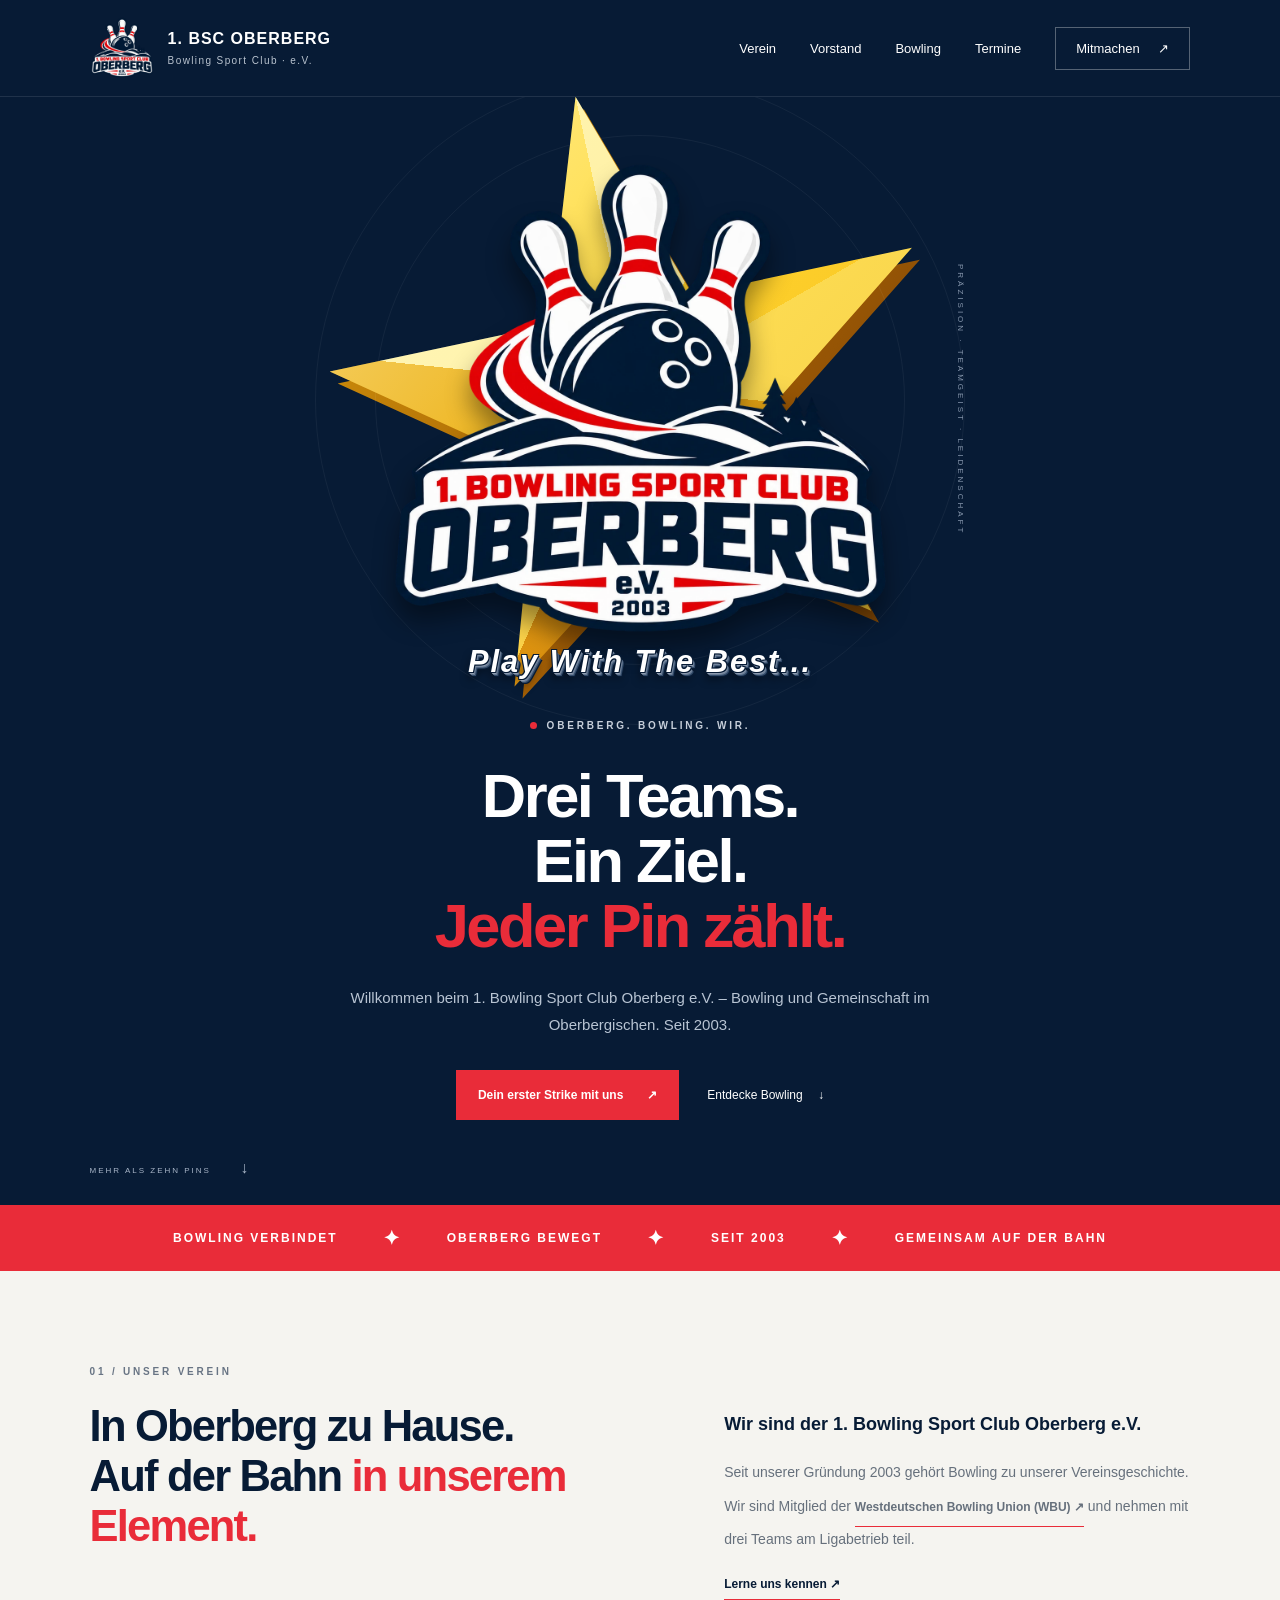
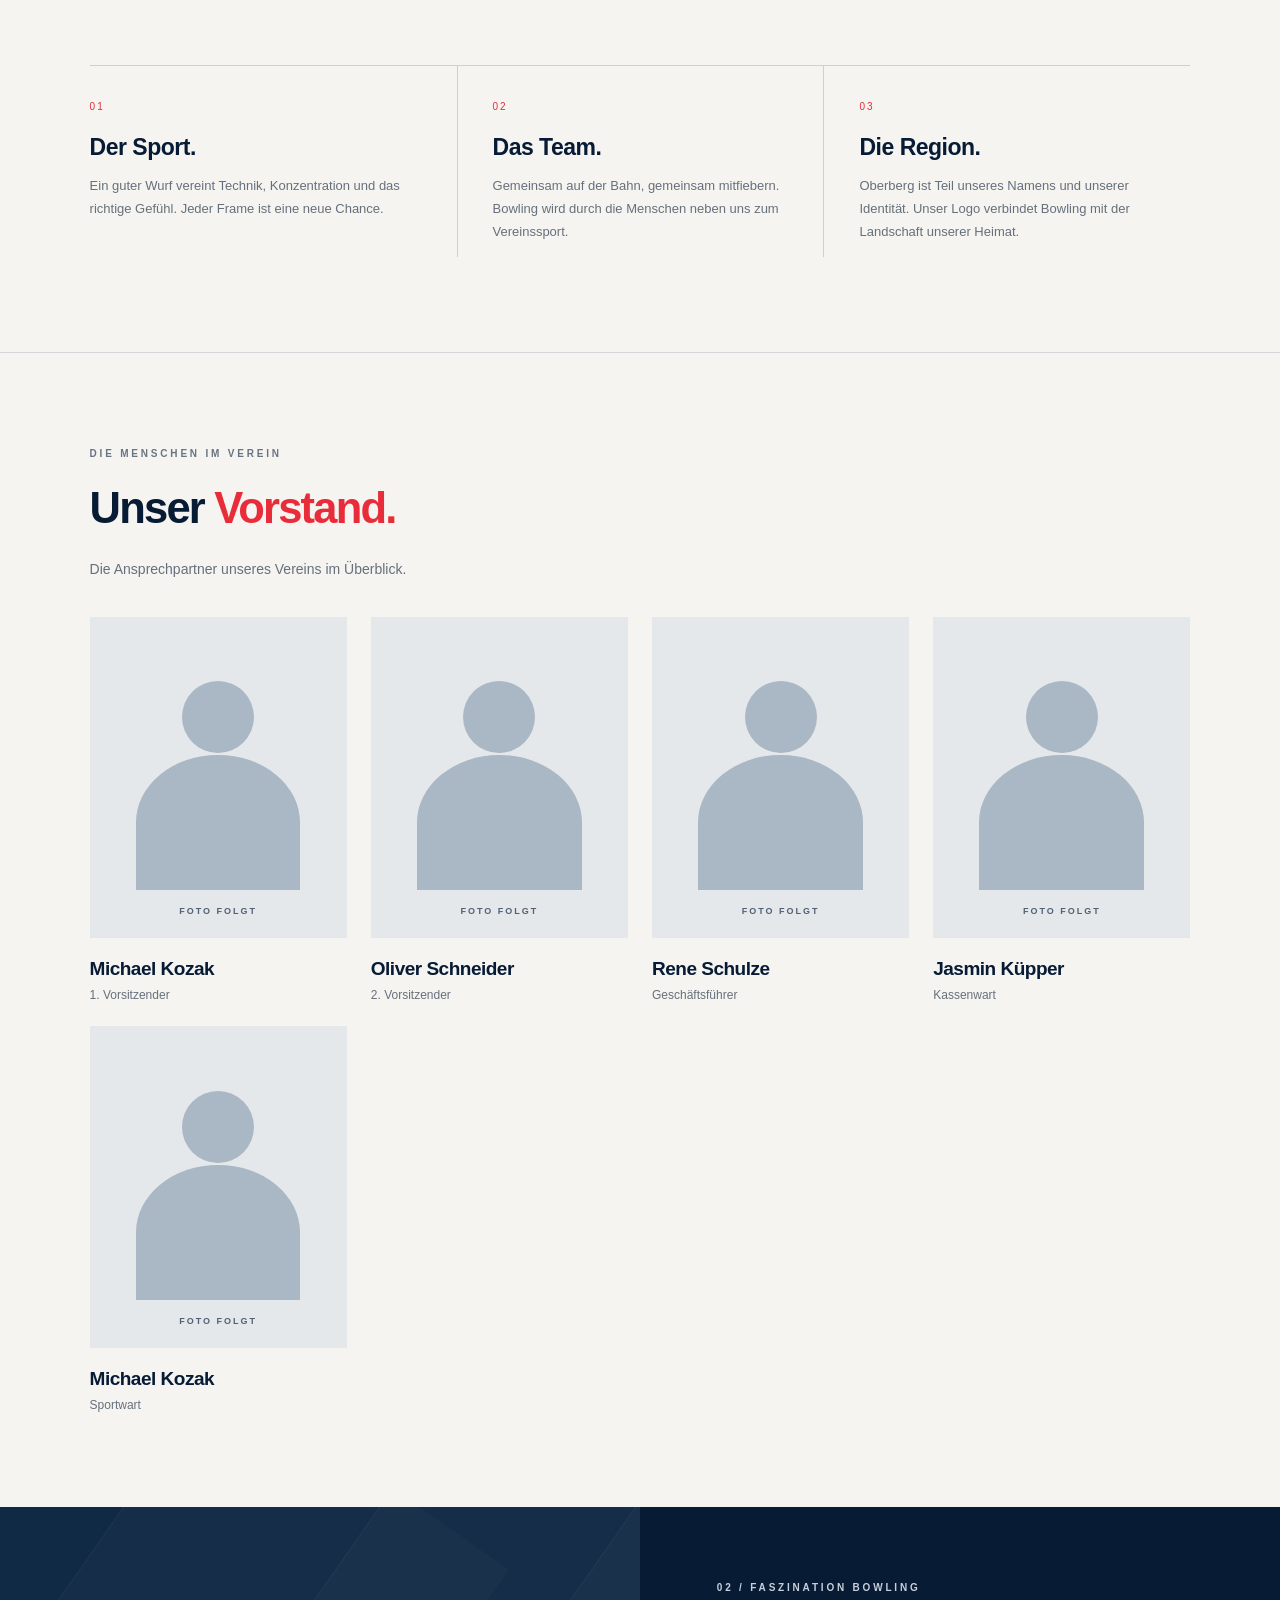
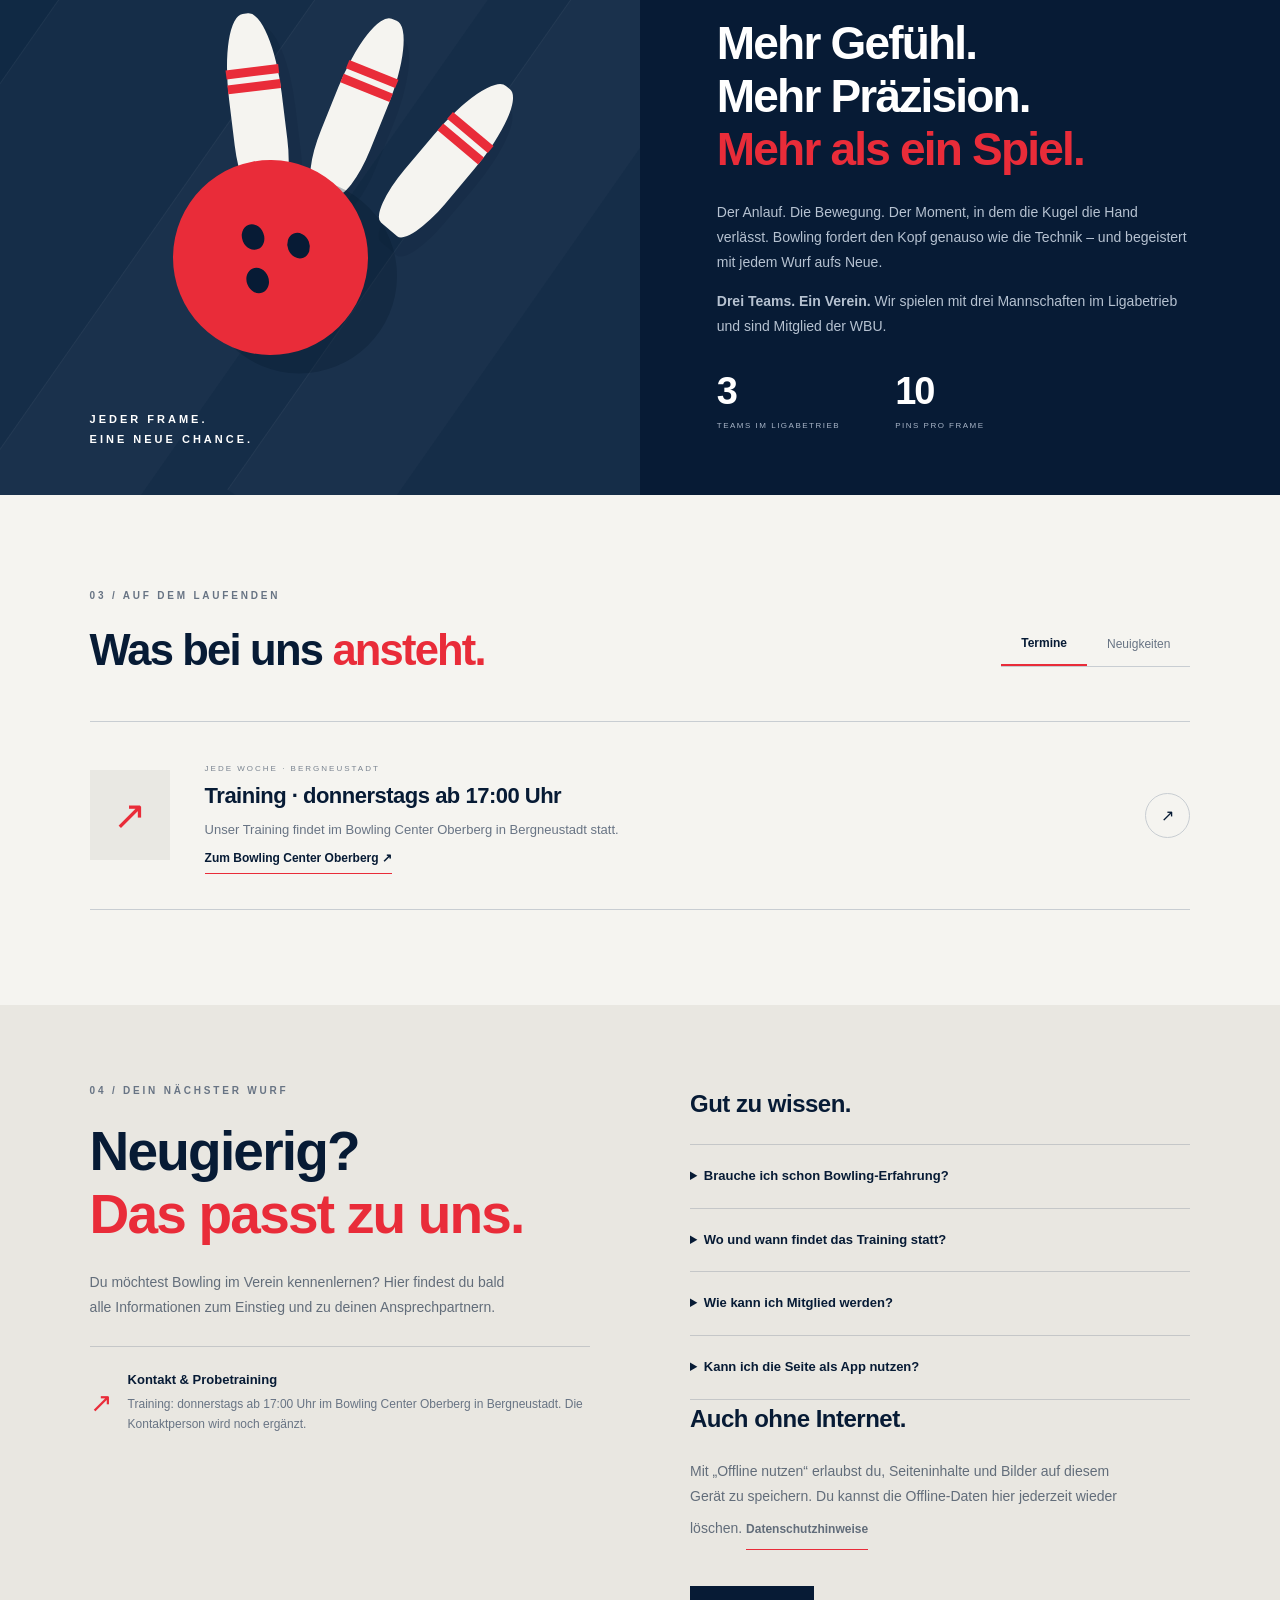
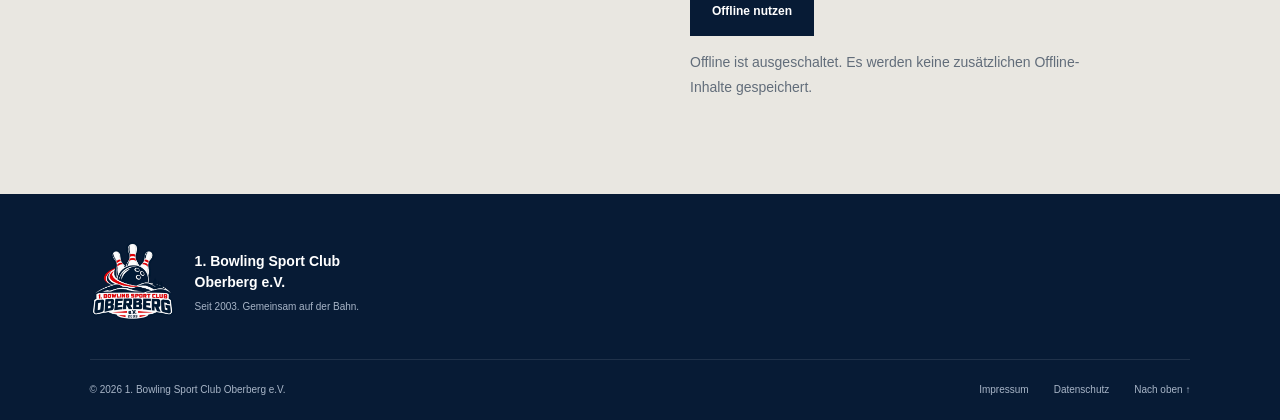
==== index.html @ d5ed9930 "Expose privacy page and optional offline enable/delete controls" ====
<!doctype html>
<html lang="de"><head><script>
(function(){
  if('scrollRestoration' in history) history.scrollRestoration='manual';
  if(location.hash) history.replaceState(history.state,'',location.pathname+location.search);
  function startAtTop(){window.scrollTo({top:0,left:0,behavior:'instant'});}
  window.addEventListener('pageshow',function(){startAtTop();requestAnimationFrame(startAtTop);});
})();
</script><meta charset="utf-8"><meta name="viewport" content="width=device-width,initial-scale=1"><meta name="theme-color" content="#071b35"><meta name="description" content="1. Bowling Sport Club Oberberg e.V. – Bowling und Gemeinschaft im Oberbergischen. Seit 2003."><meta name="robots" content="noindex,nofollow"><link rel="icon" href="assets/icon-192.png"><link rel="apple-touch-icon" href="assets/icon-192.png"><link rel="manifest" href="manifest.webmanifest"><link rel="stylesheet" href="style.css"><title>1. Bowling Sport Club Oberberg e.V. · Seit 2003</title></head>
<body><header><a class="brand" href="#start" aria-label="Zur Startseite"><img src="assets/logo.webp" alt=""><span>1. BSC OBERBERG<small>Bowling Sport Club · e.V.</small></span></a><button class="menu" aria-controls="navigation" aria-expanded="false">Menü <span>☰</span></button><nav id="navigation" aria-label="Hauptnavigation"><a href="#verein">Verein</a><a href="#vorstand">Vorstand</a><a href="#bowling">Bowling</a><a href="#termine">Termine</a><a class="nav-cta" href="#mitmachen">Mitmachen <span>↗</span></a></nav></header>
<main><section class="hero" id="start"><div class="hero-art"><div class="hero-confetti" aria-hidden="true"><span class="confetti-cannon left"><i style="--confetti-x:60px;--confetti-y:-110px;--confetti-spin:-240deg;--confetti-color:#ffd329;--confetti-duration:2.70s;--confetti-delay:1.250s"></i><i style="--confetti-x:97px;--confetti-y:-139px;--confetti-spin:311deg;--confetti-color:#ff4655;--confetti-duration:2.84s;--confetti-delay:1.295s"></i><i style="--confetti-x:134px;--confetti-y:-168px;--confetti-spin:-382deg;--confetti-color:#fff7dc;--confetti-duration:2.98s;--confetti-delay:1.340s"></i><i style="--confetti-x:171px;--confetti-y:-197px;--confetti-spin:453deg;--confetti-color:#e92c39;--confetti-duration:3.12s;--confetti-delay:1.385s"></i><i style="--confetti-x:208px;--confetti-y:-226px;--confetti-spin:-524deg;--confetti-color:#f5b42c;--confetti-duration:3.26s;--confetti-delay:1.430s"></i><i style="--confetti-x:75px;--confetti-y:-255px;--confetti-spin:595deg;--confetti-color:#ffd329;--confetti-duration:2.70s;--confetti-delay:1.475s"></i><i style="--confetti-x:112px;--confetti-y:-134px;--confetti-spin:-666deg;--confetti-color:#ff4655;--confetti-duration:2.84s;--confetti-delay:1.520s"></i><i style="--confetti-x:149px;--confetti-y:-163px;--confetti-spin:737deg;--confetti-color:#fff7dc;--confetti-duration:2.98s;--confetti-delay:1.565s"></i><i style="--confetti-x:186px;--confetti-y:-192px;--confetti-spin:-808deg;--confetti-color:#e92c39;--confetti-duration:3.12s;--confetti-delay:1.250s"></i><i style="--confetti-x:223px;--confetti-y:-221px;--confetti-spin:879deg;--confetti-color:#f5b42c;--confetti-duration:3.26s;--confetti-delay:1.295s"></i><i style="--confetti-x:90px;--confetti-y:-250px;--confetti-spin:-250deg;--confetti-color:#ffd329;--confetti-duration:2.70s;--confetti-delay:1.340s"></i><i style="--confetti-x:127px;--confetti-y:-129px;--confetti-spin:321deg;--confetti-color:#ff4655;--confetti-duration:2.84s;--confetti-delay:1.385s"></i><i style="--confetti-x:164px;--confetti-y:-158px;--confetti-spin:-392deg;--confetti-color:#fff7dc;--confetti-duration:2.98s;--confetti-delay:1.430s"></i><i style="--confetti-x:201px;--confetti-y:-187px;--confetti-spin:463deg;--confetti-color:#e92c39;--confetti-duration:3.12s;--confetti-delay:1.475s"></i><i style="--confetti-x:68px;--confetti-y:-216px;--confetti-spin:-534deg;--confetti-color:#f5b42c;--confetti-duration:3.26s;--confetti-delay:1.520s"></i><i style="--confetti-x:105px;--confetti-y:-245px;--confetti-spin:605deg;--confetti-color:#ffd329;--confetti-duration:2.70s;--confetti-delay:1.565s"></i><i style="--confetti-x:142px;--confetti-y:-124px;--confetti-spin:-676deg;--confetti-color:#ff4655;--confetti-duration:2.84s;--confetti-delay:1.250s"></i><i style="--confetti-x:179px;--confetti-y:-153px;--confetti-spin:747deg;--confetti-color:#fff7dc;--confetti-duration:2.98s;--confetti-delay:1.295s"></i><i style="--confetti-x:216px;--confetti-y:-182px;--confetti-spin:-818deg;--confetti-color:#e92c39;--confetti-duration:3.12s;--confetti-delay:1.340s"></i><i style="--confetti-x:83px;--confetti-y:-211px;--confetti-spin:889deg;--confetti-color:#f5b42c;--confetti-duration:3.26s;--confetti-delay:1.385s"></i><i style="--confetti-x:120px;--confetti-y:-240px;--confetti-spin:-260deg;--confetti-color:#ffd329;--confetti-duration:2.70s;--confetti-delay:1.430s"></i><i style="--confetti-x:157px;--confetti-y:-119px;--confetti-spin:331deg;--confetti-color:#ff4655;--confetti-duration:2.84s;--confetti-delay:1.475s"></i><i style="--confetti-x:194px;--confetti-y:-148px;--confetti-spin:-402deg;--confetti-color:#fff7dc;--confetti-duration:2.98s;--confetti-delay:1.520s"></i><i style="--confetti-x:61px;--confetti-y:-177px;--confetti-spin:473deg;--confetti-color:#e92c39;--confetti-duration:3.12s;--confetti-delay:1.565s"></i></span><span class="confetti-cannon right"><i style="--confetti-x:-60px;--confetti-y:-110px;--confetti-spin:-240deg;--confetti-color:#ffd329;--confetti-duration:2.70s;--confetti-delay:1.370s"></i><i style="--confetti-x:-97px;--confetti-y:-139px;--confetti-spin:311deg;--confetti-color:#ff4655;--confetti-duration:2.84s;--confetti-delay:1.415s"></i><i style="--confetti-x:-134px;--confetti-y:-168px;--confetti-spin:-382deg;--confetti-color:#fff7dc;--confetti-duration:2.98s;--confetti-delay:1.460s"></i><i style="--confetti-x:-171px;--confetti-y:-197px;--confetti-spin:453deg;--confetti-color:#e92c39;--confetti-duration:3.12s;--confetti-delay:1.505s"></i><i style="--confetti-x:-208px;--confetti-y:-226px;--confetti-spin:-524deg;--confetti-color:#f5b42c;--confetti-duration:3.26s;--confetti-delay:1.550s"></i><i style="--confetti-x:-75px;--confetti-y:-255px;--confetti-spin:595deg;--confetti-color:#ffd329;--confetti-duration:2.70s;--confetti-delay:1.595s"></i><i style="--confetti-x:-112px;--confetti-y:-134px;--confetti-spin:-666deg;--confetti-color:#ff4655;--confetti-duration:2.84s;--confetti-delay:1.640s"></i><i style="--confetti-x:-149px;--confetti-y:-163px;--confetti-spin:737deg;--confetti-color:#fff7dc;--confetti-duration:2.98s;--confetti-delay:1.685s"></i><i style="--confetti-x:-186px;--confetti-y:-192px;--confetti-spin:-808deg;--confetti-color:#e92c39;--confetti-duration:3.12s;--confetti-delay:1.370s"></i><i style="--confetti-x:-223px;--confetti-y:-221px;--confetti-spin:879deg;--confetti-color:#f5b42c;--confetti-duration:3.26s;--confetti-delay:1.415s"></i><i style="--confetti-x:-90px;--confetti-y:-250px;--confetti-spin:-250deg;--confetti-color:#ffd329;--confetti-duration:2.70s;--confetti-delay:1.460s"></i><i style="--confetti-x:-127px;--confetti-y:-129px;--confetti-spin:321deg;--confetti-color:#ff4655;--confetti-duration:2.84s;--confetti-delay:1.505s"></i><i style="--confetti-x:-164px;--confetti-y:-158px;--confetti-spin:-392deg;--confetti-color:#fff7dc;--confetti-duration:2.98s;--confetti-delay:1.550s"></i><i style="--confetti-x:-201px;--confetti-y:-187px;--confetti-spin:463deg;--confetti-color:#e92c39;--confetti-duration:3.12s;--confetti-delay:1.595s"></i><i style="--confetti-x:-68px;--confetti-y:-216px;--confetti-spin:-534deg;--confetti-color:#f5b42c;--confetti-duration:3.26s;--confetti-delay:1.640s"></i><i style="--confetti-x:-105px;--confetti-y:-245px;--confetti-spin:605deg;--confetti-color:#ffd329;--confetti-duration:2.70s;--confetti-delay:1.685s"></i><i style="--confetti-x:-142px;--confetti-y:-124px;--confetti-spin:-676deg;--confetti-color:#ff4655;--confetti-duration:2.84s;--confetti-delay:1.370s"></i><i style="--confetti-x:-179px;--confetti-y:-153px;--confetti-spin:747deg;--confetti-color:#fff7dc;--confetti-duration:2.98s;--confetti-delay:1.415s"></i><i style="--confetti-x:-216px;--confetti-y:-182px;--confetti-spin:-818deg;--confetti-color:#e92c39;--confetti-duration:3.12s;--confetti-delay:1.460s"></i><i style="--confetti-x:-83px;--confetti-y:-211px;--confetti-spin:889deg;--confetti-color:#f5b42c;--confetti-duration:3.26s;--confetti-delay:1.505s"></i><i style="--confetti-x:-120px;--confetti-y:-240px;--confetti-spin:-260deg;--confetti-color:#ffd329;--confetti-duration:2.70s;--confetti-delay:1.550s"></i><i style="--confetti-x:-157px;--confetti-y:-119px;--confetti-spin:331deg;--confetti-color:#ff4655;--confetti-duration:2.84s;--confetti-delay:1.595s"></i><i style="--confetti-x:-194px;--confetti-y:-148px;--confetti-spin:-402deg;--confetti-color:#fff7dc;--confetti-duration:2.98s;--confetti-delay:1.640s"></i><i style="--confetti-x:-61px;--confetti-y:-177px;--confetti-spin:473deg;--confetti-color:#e92c39;--confetti-duration:3.12s;--confetti-delay:1.685s"></i></span></div><div class="hero-fireworks" aria-hidden="true"><span class="firework-burst"><i style="--spark-x:65px;--spark-y:12px"></i><i style="--spark-x:42px;--spark-y:36px"></i><i style="--spark-x:33px;--spark-y:68px"></i><i style="--spark-x:0px;--spark-y:60px"></i><i style="--spark-x:-32px;--spark-y:68px"></i><i style="--spark-x:-42px;--spark-y:36px"></i><i style="--spark-x:-65px;--spark-y:12px"></i><i style="--spark-x:-42px;--spark-y:-12px"></i><i style="--spark-x:-33px;--spark-y:-44px"></i><i style="--spark-x:0px;--spark-y:-36px"></i><i style="--spark-x:33px;--spark-y:-44px"></i><i style="--spark-x:42px;--spark-y:-12px"></i></span><span class="firework-burst"><i style="--spark-x:65px;--spark-y:12px"></i><i style="--spark-x:42px;--spark-y:36px"></i><i style="--spark-x:33px;--spark-y:68px"></i><i style="--spark-x:0px;--spark-y:60px"></i><i style="--spark-x:-32px;--spark-y:68px"></i><i style="--spark-x:-42px;--spark-y:36px"></i><i style="--spark-x:-65px;--spark-y:12px"></i><i style="--spark-x:-42px;--spark-y:-12px"></i><i style="--spark-x:-33px;--spark-y:-44px"></i><i style="--spark-x:0px;--spark-y:-36px"></i><i style="--spark-x:33px;--spark-y:-44px"></i><i style="--spark-x:42px;--spark-y:-12px"></i></span><span class="firework-burst"><i style="--spark-x:65px;--spark-y:12px"></i><i style="--spark-x:42px;--spark-y:36px"></i><i style="--spark-x:33px;--spark-y:68px"></i><i style="--spark-x:0px;--spark-y:60px"></i><i style="--spark-x:-32px;--spark-y:68px"></i><i style="--spark-x:-42px;--spark-y:36px"></i><i style="--spark-x:-65px;--spark-y:12px"></i><i style="--spark-x:-42px;--spark-y:-12px"></i><i style="--spark-x:-33px;--spark-y:-44px"></i><i style="--spark-x:0px;--spark-y:-36px"></i><i style="--spark-x:33px;--spark-y:-44px"></i><i style="--spark-x:42px;--spark-y:-12px"></i></span></div><div class="orbit one"></div><div class="orbit two"></div><span class="vertical">PRÄZISION · TEAMGEIST · LEIDENSCHAFT</span><img src="assets/logo.webp" alt="Vereinslogo des 1. Bowling Sport Club Oberberg e.V. mit Bowlingkugel, Pins und Oberberger Landschaft"><p class="club-slogan">Play With The Best...</p></div><div class="hero-copy"><div class="eyebrow"><span></span> OBERBERG. BOWLING. WIR.</div><h1>Drei Teams.<br>Ein Ziel.<br><em>Jeder Pin zählt.</em></h1><p>Willkommen beim 1. Bowling Sport Club Oberberg e.V. – Bowling und Gemeinschaft im Oberbergischen. Seit 2003.</p><div class="actions"><a class="button red" href="#mitmachen">Dein erster Strike mit uns <span>↗</span></a><a class="text-link" href="#bowling">Entdecke Bowling <span>↓</span></a></div></div><a class="scroll" href="#verein">MEHR ALS ZEHN PINS <span>↓</span></a></section>
<div class="ticker" aria-hidden="true"><span>BOWLING VERBINDET</span><b>✦</b><span>OBERBERG BEWEGT</span><b>✦</b><span>SEIT 2003</span><b>✦</b><span>GEMEINSAM AUF DER BAHN</span></div>
<section class="section about" id="verein"><div><div class="eyebrow dark">01 / UNSER VEREIN</div><h2>In Oberberg zu Hause.<br>Auf der Bahn <em>in unserem Element.</em></h2></div><div class="about-copy"><p class="lead">Wir sind der 1. Bowling Sport Club Oberberg e.V.</p><p>Seit unserer Gründung 2003 gehört Bowling zu unserer Vereinsgeschichte. Wir sind Mitglied der <a class="inline-link" href="https://www.wbubowling.de/" target="_blank" rel="noopener noreferrer">Westdeutschen Bowling Union (WBU) ↗</a> und nehmen mit drei Teams am Ligabetrieb teil.</p><a class="inline-link" href="#mitmachen">Lerne uns kennen ↗</a></div><div class="values"><article><span>01</span><h3>Der Sport.</h3><p>Ein guter Wurf vereint Technik, Konzentration und das richtige Gefühl. Jeder Frame ist eine neue Chance.</p></article><article><span>02</span><h3>Das Team.</h3><p>Gemeinsam auf der Bahn, gemeinsam mitfiebern. Bowling wird durch die Menschen neben uns zum Vereinssport.</p></article><article><span>03</span><h3>Die Region.</h3><p>Oberberg ist Teil unseres Namens und unserer Identität. Unser Logo verbindet Bowling mit der Landschaft unserer Heimat.</p></article></div></section>
<section class="section board" id="vorstand" aria-labelledby="board-heading"><div class="eyebrow dark">DIE MENSCHEN IM VEREIN</div><h2 id="board-heading">Unser <em>Vorstand.</em></h2><p class="board-intro">Die Ansprechpartner unseres Vereins im Überblick.</p><div class="board-grid"><article class="board-card" aria-label="1. Vorsitzender: Michael Kozak"><div class="portrait-placeholder" role="img" aria-label="Foto von Michael Kozak folgt"><span>FOTO FOLGT</span></div><h3>Michael Kozak</h3><p>1. Vorsitzender</p></article><article class="board-card" aria-label="2. Vorsitzender: Oliver Schneider"><div class="portrait-placeholder" role="img" aria-label="Foto von Oliver Schneider folgt"><span>FOTO FOLGT</span></div><h3>Oliver Schneider</h3><p>2. Vorsitzender</p></article><article class="board-card" aria-label="Geschäftsführer: Rene Schulze"><div class="portrait-placeholder" role="img" aria-label="Foto von Rene Schulze folgt"><span>FOTO FOLGT</span></div><h3>Rene Schulze</h3><p>Geschäftsführer</p></article><article class="board-card" aria-label="Kassenwart: Jasmin Küpper"><div class="portrait-placeholder" role="img" aria-label="Foto von Jasmin Küpper folgt"><span>FOTO FOLGT</span></div><h3>Jasmin Küpper</h3><p>Kassenwart</p></article><article class="board-card" aria-label="Sportwart: Michael Kozak"><div class="portrait-placeholder" role="img" aria-label="Foto von Michael Kozak folgt"><span>FOTO FOLGT</span></div><h3>Michael Kozak</h3><p>Sportwart</p></article></div></section>
<section class="sport" id="bowling"><div class="sport-visual" aria-hidden="true"><div class="lane l1"></div><div class="lane l2"></div><div class="lane l3"></div><div class="pin p1"></div><div class="pin p2"></div><div class="pin p3"></div><div class="ball"><i></i><i></i><i></i></div><span>JEDER FRAME.<br>EINE NEUE CHANCE.</span></div><div class="sport-copy"><div class="eyebrow">02 / FASZINATION BOWLING</div><h2>Mehr Gefühl.<br>Mehr Präzision.<br><em>Mehr als ein Spiel.</em></h2><p>Der Anlauf. Die Bewegung. Der Moment, in dem die Kugel die Hand verlässt. Bowling fordert den Kopf genauso wie die Technik – und begeistert mit jedem Wurf aufs Neue.</p><p><strong>Drei Teams. Ein Verein.</strong> Wir spielen mit drei Mannschaften im Ligabetrieb und sind Mitglied der WBU.</p><div class="sport-facts"><div><b>3</b><span>TEAMS IM LIGABETRIEB</span></div><div><b>10</b><span>PINS PRO FRAME</span></div></div></div></section>
<section class="section dates" id="termine"><div class="section-top"><div><div class="eyebrow dark">03 / AUF DEM LAUFENDEN</div><h2>Was bei uns <em>ansteht.</em></h2></div><div class="tabs" role="group" aria-label="Inhalte auswählen"><button class="active" data-view="termine" aria-pressed="true">Termine</button><button data-view="neuigkeiten" aria-pressed="false">Neuigkeiten</button></div></div><div class="empty-state" id="updates" aria-live="polite"><div class="calendar" aria-hidden="true">↗</div><div><span class="label">JEDE WOCHE · BERGNEUSTADT</span><h3>Training · donnerstags ab 17:00 Uhr</h3><p>Unser Training findet im Bowling Center Oberberg in Bergneustadt statt.</p><a id="training-center-link" class="inline-link" href="https://bowling-oberberg.de/" target="_blank" rel="noopener noreferrer">Zum Bowling Center Oberberg ↗</a></div><a href="#mitmachen" class="circle-link" aria-label="Zum Bereich Mitmachen">↗</a></div></section>
<section class="join" id="mitmachen"><div><div class="eyebrow">04 / DEIN NÄCHSTER WURF</div><h2>Neugierig?<br><em>Das passt zu uns.</em></h2><p>Du möchtest Bowling im Verein kennenlernen? Hier findest du bald alle Informationen zum Einstieg und zu deinen Ansprechpartnern.</p><div class="pending"><span>↗</span><div><b>Kontakt & Probetraining</b><small>Training: donnerstags ab 17:00 Uhr im Bowling Center Oberberg in Bergneustadt. Die Kontaktperson wird noch ergänzt.</small></div></div></div><div class="faq"><h3>Gut zu wissen.</h3><details><summary>Brauche ich schon Bowling-Erfahrung?</summary><p>Du kannst dich auch als Interessierter ohne Vereinserfahrung über uns informieren. Die konkreten Möglichkeiten für deinen Einstieg ergänzen wir hier gemeinsam mit dem Verein.</p></details><details><summary>Wo und wann findet das Training statt?</summary><p>Wir trainieren donnerstags ab 17:00 Uhr im <a class="inline-link" href="https://bowling-oberberg.de/" target="_blank" rel="noopener noreferrer">Bowling Center Oberberg ↗</a> in Bergneustadt.</p></details><details><summary>Wie kann ich Mitglied werden?</summary><p>Ansprechpartner, Mitgliedsbeiträge und Informationen zum Aufnahmeantrag werden noch ergänzt.</p></details><details><summary>Kann ich die Seite als App nutzen?</summary><p>Ja. Wähle im Browser „App installieren“ oder „Zum Home-Bildschirm“. Auf dem iPhone findest du dies im Teilen-Menü von Safari.</p></details><button id="install" class="button install" hidden>Vereins-App installieren ↗</button><div id="offline-settings"><h3>Auch ohne Internet.</h3><p>Mit „Offline nutzen“ erlaubst du, Seiteninhalte und Bilder auf diesem Gerät zu speichern. Du kannst die Offline-Daten hier jederzeit wieder löschen. <a class="inline-link" href="/datenschutz.html">Datenschutzhinweise</a></p><button id="offline-toggle" class="button install" type="button" aria-pressed="false" aria-describedby="offline-status">Offline nutzen</button><p id="offline-status" role="status" aria-live="polite">Offline ist ausgeschaltet.</p></div></div></section>
</main><footer><div class="footer-brand"><img src="assets/logo.webp" alt="Vereinslogo"><div><b>1. Bowling Sport Club<br>Oberberg e.V.</b><span>Seit 2003. Gemeinsam auf der Bahn.</span></div></div><div class="footer-bottom"><span>© <span id="year">2026</span> 1. Bowling Sport Club Oberberg e.V.</span><div><button data-dialog="impressum">Impressum</button><a href="/datenschutz.html">Datenschutz</a><a href="#start">Nach oben ↑</a></div></div></footer><dialog id="legal"><button id="close-dialog" aria-label="Dialog schließen">×</button><h2 id="legal-title"></h2><div id="legal-content"></div></dialog><script src="app.js"></script></body></html>
---- style.css ----
:root{--navy:#071b35;--red:#e92c39;--paper:#f5f4f0;--muted:#a8b5c7}*{box-sizing:border-box}html{scroll-behavior:smooth;scroll-padding-top:90px}body{margin:0;color:var(--navy);font-family:Arial,Helvetica,sans-serif;background:var(--paper)}a{color:inherit;text-decoration:none}button{font:inherit;cursor:pointer}button:focus-visible,a:focus-visible,summary:focus-visible{outline:3px solid #ed4a57;outline-offset:5px} .preview{background:#e9e7e1;text-align:center;padding:9px 15px;font-size:10px;letter-spacing:1.8px;font-weight:700}.preview span{font-weight:400;letter-spacing:.5px}header{height:97px;display:flex;align-items:center;justify-content:space-between;padding:0 7%;background:var(--navy);color:white;border-bottom:1px solid #ffffff1a}.brand{display:flex;align-items:center;gap:14px;font-weight:800;letter-spacing:1px}.brand img{height:64px;width:64px;object-fit:contain}.brand small{display:block;font-size:10px;font-weight:400;color:#b9c3cf;margin-top:7px;letter-spacing:1.4px}nav{display:flex;align-items:center;gap:34px;font-size:13px}.nav-cta{border:1px solid #ffffff50;padding:13px 20px}.nav-cta span{margin-left:15px}.menu{display:none}.hero{background:var(--navy);color:white;min-height:690px;display:grid;grid-template-columns:1.05fr 1fr;padding:72px 7% 85px;position:relative;overflow:hidden}.eyebrow{font-size:10px;letter-spacing:2.8px;font-weight:700;display:flex;align-items:center;gap:10px;color:#c7cfda}.eyebrow>span{width:7px;height:7px;background:var(--red);border-radius:100%}h1{font-size:clamp(55px,5.9vw,90px);line-height:1.02;letter-spacing:-4px;margin:32px 0 26px;font-weight:850}em{font-style:normal;color:var(--red)}.hero p{color:#b8c4d3;line-height:1.8;font-size:15px;max-width:420px}.actions{display:flex;align-items:center;gap:28px;margin-top:32px}.button{display:inline-flex;justify-content:space-between;align-items:center;gap:24px;padding:18px 22px;font-size:12px;font-weight:700;border:0}.red{background:var(--red);color:white}.button:hover{filter:brightness(1.1)}.text-link{font-size:12px}.text-link span{margin-left:12px}.hero-art{position:relative;display:flex;align-items:center;justify-content:center;isolation:isolate}.hero-art>img{width:95%;max-width:510px;position:relative;z-index:1;filter:drop-shadow(0 22px 28px #0004)}.orbit{position:absolute;border:1px solid #ffffff0d;border-radius:50%;width:530px;height:530px;z-index:-1}.orbit.two{width:650px;height:650px}.hero-art:before{content:"";position:absolute;width:80%;height:80%;background:radial-gradient(ellipse,#234b713d,transparent 70%);z-index:-1}.vertical{position:absolute;right:-45px;writing-mode:vertical-rl;font-size:8px;letter-spacing:3px;color:#8797ad}.year{position:absolute;right:4%;bottom:-25px;display:flex;align-items:center;gap:15px}.year b{font-size:35px;font-style:italic;letter-spacing:-1px}.year span{width:90px;font-size:8px;letter-spacing:1.5px;line-height:1.8;color:#8797ad}.scroll{position:absolute;bottom:28px;left:7%;font-size:8px;letter-spacing:2px;color:#a8b5c7}.scroll span{margin-left:25px;font-size:16px}.ticker{display:flex;gap:45px;align-items:center;justify-content:center;background:var(--red);color:white;padding:21px 10px;overflow:hidden;white-space:nowrap;font-size:12px;letter-spacing:2px;font-weight:700}.ticker b{font-size:20px}.section{padding:95px 7%}.dark{color:#687484}.about{display:grid;grid-template-columns:1.2fr 1fr;gap:45px 75px}h2{font-size:clamp(32px,3.4vw,49px);line-height:1.15;letter-spacing:-1.8px;margin:24px 0}h2 em{display:inline}.about-copy{padding-top:24px}.about-copy p{font-size:14px;line-height:1.85;color:#66707c}.about-copy .lead{font-size:18px;color:var(--navy);font-weight:700}.inline-link{font-size:12px;font-weight:700;display:inline-block;border-bottom:1px solid var(--red);padding-bottom:8px;margin-top:10px}.values{grid-column:1/-1;display:grid;grid-template-columns:repeat(3,1fr);border-top:1px solid #ccd0d3;margin-top:20px}.values article{padding:30px 35px 0 0}.values article+article{border-left:1px solid #ccd0d3;padding-left:35px}.values span{font-size:10px;color:var(--red);letter-spacing:2px}h3{font-size:23px;letter-spacing:-.5px;margin:20px 0 12px}.values p{font-size:13px;line-height:1.8;color:#66707c}.sport{display:grid;grid-template-columns:1fr 1fr;background:var(--navy);color:white;min-height:510px}.sport-copy{padding:75px 14% 65px 12%}.sport-copy p{font-size:14px;line-height:1.8;color:#b6c2d1}.sport-copy h2{font-size:46px}.sport-facts{display:flex;gap:55px;margin-top:30px}.sport-facts b{display:block;font-size:38px;letter-spacing:-2px}.sport-facts span{display:block;font-size:8px;letter-spacing:1.5px;color:#a8b5c7;margin-top:8px}.sport-visual{position:relative;overflow:hidden;background:#102944;min-height:500px}.lane{position:absolute;height:150%;width:55%;background:#ffffff05;transform:rotate(35deg);top:-20%;border-left:1px solid #ffffff0b}.l1{left:-10%}.l2{left:30%}.l3{left:70%}.sport-visual>span{position:absolute;left:14%;bottom:45px;font-size:11px;font-weight:700;line-height:1.8;letter-spacing:3px}.ball{position:absolute;left:27%;top:43%;height:195px;width:195px;border-radius:50%;background:var(--red);box-shadow:20px 28px 0 #06192c44;transform:rotate(-22deg)}.ball i{position:absolute;width:22px;height:26px;background:var(--navy);border-radius:50%;top:30%;left:40%}.ball i:nth-child(2){top:43%;left:60%}.ball i:nth-child(3){top:52%;left:34%}.pin{position:absolute;width:53px;height:185px;top:18%;left:52%;background:#f5f4f0;border-radius:45% 45% 30% 30%;transform:rotate(22deg);box-shadow:12px 15px 0 #06192c22}.pin:after{content:"";position:absolute;top:29%;left:0;width:100%;height:9px;background:var(--red);box-shadow:0 15px 0 var(--red)}.p2{left:66%;top:27%;transform:rotate(40deg)}.p3{left:36%;top:18%;transform:rotate(-7deg)}.section-top{display:flex;justify-content:space-between;align-items:center;gap:30px}.tabs{display:flex;border-bottom:1px solid #c8cdd2}.tabs button{background:none;border:0;color:#687484;padding:14px 20px;font-size:12px}.tabs button.active{border-bottom:2px solid var(--red);color:var(--navy);font-weight:700}.empty-state{border-top:1px solid #c8cdd2;border-bottom:1px solid #c8cdd2;display:flex;align-items:center;gap:35px;padding:35px 0;margin-top:22px}.calendar{font-size:40px;width:80px;height:90px;display:grid;place-items:center;background:#e9e8e3;color:var(--red)}.label{font-size:8px;letter-spacing:2px;color:#7a8490}.empty-state h3{margin:8px 0 10px;font-size:22px}.empty-state p{margin:0;font-size:13px;color:#687484;max-width:580px;line-height:1.7}.circle-link{margin-left:auto;border:1px solid #c8cdd2;border-radius:50%;min-width:45px;height:45px;display:grid;place-items:center}.join{background:#e9e7e1;display:grid;grid-template-columns:1fr 1fr;padding:80px 7%;gap:100px}.join .eyebrow{color:#687484}.join h2{font-size:55px}.join p{font-size:14px;line-height:1.8;max-width:430px;color:#626d7a}.pending{display:flex;align-items:center;gap:15px;border-top:1px solid #c5c7c8;padding-top:25px;margin-top:25px}.pending>span{font-size:27px;color:var(--red)}.pending b{display:block;font-size:13px}.pending small{display:block;font-size:12px;line-height:1.7;color:#687484;margin-top:7px}.faq h3{font-size:24px;margin-top:5px;margin-bottom:26px}details{border-top:1px solid #c5c7c8;padding:21px 0}details:last-of-type{border-bottom:1px solid #c5c7c8}summary{cursor:pointer;font-size:13px;font-weight:700;line-height:1.6}details p{font-size:13px!important}.install{background:var(--navy);color:white;margin-top:22px}.install[hidden]{display:none}footer{padding:45px 7% 25px;background:var(--navy);color:white}.footer-brand{display:flex;align-items:center;gap:20px}.footer-brand img{width:85px}.footer-brand b{font-size:14px;line-height:1.5}.footer-brand span{display:block;font-size:10px;color:#a8b5c7;margin-top:8px}.footer-bottom{border-top:1px solid #ffffff1a;margin-top:35px;padding-top:24px;display:flex;justify-content:space-between;font-size:10px;color:#a8b5c7}.footer-bottom>div{display:flex;gap:25px}.footer-bottom button{border:0;background:none;color:inherit;padding:0;font-size:inherit}dialog{border:0;padding:40px;max-width:570px;width:90%;color:var(--navy);background:var(--paper)}dialog::backdrop{background:#071b35cc}dialog h2{font-size:30px}dialog p{font-size:14px;line-height:1.8}#close-dialog{position:absolute;right:15px;top:10px;font-size:28px;background:none;border:0;color:var(--navy)}
@media(min-width:1600px){header,.hero,.section,.join,footer{padding-left:max(7%,calc((100vw - 1400px)/2));padding-right:max(7%,calc((100vw - 1400px)/2))}}@media(max-width:900px){header{padding:0 5%;height:85px}.hero{padding:55px 5% 80px;min-height:580px}h1{font-size:60px}.hero-art>img{width:110%}.vertical{display:none}.actions{gap:20px;flex-wrap:wrap}.section{padding:65px 5%}.about{gap:30px}.sport-copy{padding:50px 9%}.sport-copy h2{font-size:36px}.join{padding:65px 5%;gap:45px}.join h2{font-size:44px}.ticker{justify-content:flex-start;gap:30px}.sport-visual{min-height:480px}.ball{left:18%;width:160px;height:160px}.pin{width:44px;height:155px}.footer-bottom{gap:20px;flex-wrap:wrap}}@media(max-width:620px){.preview{font-size:8px;letter-spacing:1px}.preview span{font-size:8px}.brand{font-size:12px;gap:9px}.brand img{width:47px;height:47px}.brand small{font-size:8px}.menu{display:flex;align-items:center;gap:12px;background:transparent;border:1px solid #ffffff40;color:white;font-size:11px;padding:10px}nav{display:none;position:absolute;top:112px;left:0;right:0;background:var(--navy);z-index:10;padding:25px 7%;border-bottom:1px solid #ffffff30;flex-wrap:wrap;gap:25px}nav.open{display:flex}.hero{grid-template-columns:1fr;padding:40px 7% 65px}.hero-copy{z-index:2}h1{font-size:57px;letter-spacing:-2.8px;margin-top:25px}.eyebrow{font-size:8px;letter-spacing:2px}.hero p{font-size:13px;max-width:350px}.actions{gap:22px}.button{padding:16px 18px;font-size:11px}.text-link{font-size:11px}.hero-art{height:330px;margin-top:35px}.hero-art>img{height:320px;width:auto;max-width:100%;object-fit:contain}.orbit{height:320px;width:320px}.orbit.two{height:400px;width:400px}.year{bottom:0;right:0}.year b{font-size:25px}.year span{font-size:7px}.scroll{font-size:7px;left:7%;bottom:22px}.ticker{font-size:10px;padding:16px 0;gap:25px}.section{padding:55px 7%}.about{grid-template-columns:1fr;gap:5px}h2{font-size:33px;letter-spacing:-1.2px}.about-copy{padding-top:0}.about-copy .lead{font-size:16px}.values{grid-template-columns:1fr;margin-top:30px}.values article,.values article+article{padding:25px 0;border-left:0;border-bottom:1px solid #ccd0d3}.values h3{font-size:23px;margin-top:10px}.values p{margin-bottom:0}.sport{grid-template-columns:1fr}.sport-visual{min-height:330px}.ball{left:31%;top:38%;width:145px;height:145px}.pin{width:43px;height:145px;top:9%;left:54%}.p2{left:65%;top:17%}.p3{left:38%;top:10%}.sport-visual>span{left:7%;bottom:22px;font-size:8px}.sport-copy{padding:45px 7%}.sport-copy h2{font-size:37px}.section-top{display:block}.tabs{width:max-content;margin-top:20px}.tabs button{padding-left:0;padding-right:28px}.empty-state{gap:15px;align-items:flex-start}.calendar{min-width:43px;width:43px;height:60px;font-size:25px}.empty-state h3{font-size:18px;line-height:1.35}.empty-state p{font-size:12px}.circle-link{display:none}.join{grid-template-columns:1fr;gap:40px;padding:50px 7%}.join h2{font-size:43px}.faq h3{margin-bottom:20px}.footer-brand img{width:70px}.footer-bottom{font-size:9px}.footer-bottom>div{gap:22px}footer{padding:35px 7% 25px}}@media(prefers-reduced-motion:reduce){html{scroll-behavior:auto}}

/* Vorstand: Bildplatzhalter bis zur Ergänzung der Porträts */
.board{border-top:1px solid #d5d7d8}.board-intro{color:#66707c;font-size:14px;line-height:1.8;max-width:600px}.board-grid{display:grid;grid-template-columns:repeat(4,minmax(0,1fr));gap:24px;margin-top:35px}.board-card{min-width:0}.portrait-placeholder{aspect-ratio:4/5;background:#e5e8ea;position:relative;overflow:hidden;display:flex;align-items:flex-end;justify-content:center;padding:22px}.portrait-placeholder:before{content:"";position:absolute;width:28%;aspect-ratio:1;border-radius:50%;background:#aab7c5;top:20%;left:36%}.portrait-placeholder:after{content:"";position:absolute;width:64%;height:42%;border-radius:50% 50% 0 0;background:#aab7c5;left:18%;bottom:15%}.portrait-placeholder span{position:relative;z-index:1;color:#526276;font-size:9px;letter-spacing:2px;font-weight:700}.board-card h3{font-size:19px;margin:20px 0 8px}.board-card p{font-size:12px;color:#66707c;margin:0}.board-card .board-status{display:inline-block;font-size:8px;letter-spacing:1.4px;color:#bd2635;margin-top:14px}@media(max-width:900px){.board-grid{grid-template-columns:repeat(2,minmax(0,1fr));gap:30px 22px}}@media(max-width:620px){.board-grid{gap:26px 16px}.portrait-placeholder{padding:15px 5px}.portrait-placeholder span{font-size:7px;letter-spacing:1px}.board-card h3{font-size:17px}}

/* Gelber Stern als Hintergrund des großen Vereinslogos */
.hero-art::after{
  content:"";
  position:absolute;
  left:50%;
  top:50%;
  width:min(118%,620px);
  aspect-ratio:1;
  background:#ffd329;
  clip-path:polygon(50% 0%,61.8% 35.1%,98% 35.1%,68.6% 56.9%,79.4% 91%,50% 70%,20.6% 91%,31.4% 56.9%,2% 35.1%,38.2% 35.1%);
  transform:translate(-50%,-50%) rotate(-12deg);
  z-index:0;
  pointer-events:none;
}
.hero-art>.year,.hero-art>.vertical{z-index:2}
@media(max-width:620px){
  .hero-art::after{width:min(116%,390px)}
}

/* Goldene Lichtkante und versetzte Rückseite für räumliche Tiefe */
.hero-art::before{
  content:"";
  position:absolute;
  left:calc(50% + 8px);
  top:calc(50% + 12px);
  width:min(118%,620px);
  height:auto;
  aspect-ratio:1;
  background:linear-gradient(135deg,#d99a0b 0%,#9b5805 60%,#633504 100%);
  clip-path:polygon(50% 0%,61.8% 35.1%,98% 35.1%,68.6% 56.9%,79.4% 91%,50% 70%,20.6% 91%,31.4% 56.9%,2% 35.1%,38.2% 35.1%);
  transform:translate(-50%,-50%) rotate(-12deg);
  filter:drop-shadow(8px 18px 14px #0007);
  z-index:-1;
  pointer-events:none;
}
.hero-art::after{
  background:
    linear-gradient(145deg,#fff9ca9c 0%,#fff4aa00 43%,#b6700033 100%),
    conic-gradient(from 0deg at 50% 48%,#fff0a0 0deg 36deg,#ffd12b 36deg 72deg,#ffdf54 72deg 108deg,#e9a814 108deg 144deg,#ffd83e 144deg 180deg,#df9511 180deg 216deg,#ffd84d 216deg 252deg,#eeb41d 252deg 288deg,#fff3aa 288deg 324deg,#ffdc45 324deg 360deg);
}
.hero-art>img{filter:drop-shadow(0 16px 12px #0006)}
@media(max-width:620px){
  .hero-art::before{width:min(116%,390px);left:calc(50% + 5px);top:calc(50% + 8px)}
}

/* Vereinsslogan unter dem großen Logo */
.hero-art .club-slogan{position:absolute;z-index:2;left:0;right:0;bottom:-45px;margin:0;max-width:none;text-align:center;font-size:clamp(16px,1.7vw,24px);font-weight:800;font-style:italic;letter-spacing:2px;line-height:1.3;color:#ffd329;text-shadow:0 3px 10px #0007}
@media(max-width:620px){.hero-art .club-slogan{bottom:-23px;font-size:17px;letter-spacing:1.5px}}

/* Weißer Slogan mit dunkler Kontur und plastischer Tiefe */
.hero-art .club-slogan{
 color:#fff;
 -webkit-text-stroke:.65px #071b35;
 paint-order:stroke fill;
 text-shadow:-1px -1px 0 #071b35,1px -1px 0 #071b35,-1px 1px 0 #071b35,1px 1px 0 #071b35,1px 2px 0 #8c9aae,2px 3px 0 #687b94,3px 4px 0 #334b69,4px 5px 0 #071b35,0 7px 9px #0009;
}

/* Slogan etwas höher und größer platzieren */
.hero-art .club-slogan{
 bottom:-23px;
 font-size:clamp(19px,2.1vw,29px);
}
@media(max-width:620px){
 .hero-art .club-slogan{bottom:-7px;font-size:21px}
}

/* Kurzer Logo-Auftritt beim Öffnen der Startseite */
.hero h1{font-size:clamp(42px,4.8vw,72px);line-height:1.06;letter-spacing:-2.5px}
@media(prefers-reduced-motion:no-preference){
 .hero-art>img{animation:bsc-logo-arrive 950ms cubic-bezier(.2,.75,.25,1) both}
 .hero-art::after{
  background:
   linear-gradient(112deg,transparent 35%,#fffce8c7 47%,#ffffffed 50%,transparent 63%),
   linear-gradient(145deg,#fff9ca9c 0%,#fff4aa00 43%,#b6700033 100%),
   conic-gradient(from 0deg at 50% 48%,#fff0a0 0deg 36deg,#ffd12b 36deg 72deg,#ffdf54 72deg 108deg,#e9a814 108deg 144deg,#ffd83e 144deg 180deg,#df9511 180deg 216deg,#ffd84d 216deg 252deg,#eeb41d 252deg 288deg,#fff3aa 288deg 324deg,#ffdc45 324deg 360deg);
  background-size:300% 100%,100% 100%,100% 100%;
  background-repeat:no-repeat;
  background-position:150% 0,0 0,0 0;
  animation:bsc-star-glint 1400ms ease-in-out 350ms both;
 }
 .hero-art .club-slogan{animation:bsc-slogan-arrive 650ms ease-out 800ms both}
 .hero-copy>.eyebrow,.hero-copy>h1,.hero-copy>p,.hero-copy>.actions{animation:bsc-copy-arrive 650ms ease-out both}
 .hero-copy>h1{animation-delay:120ms}
 .hero-copy>p{animation-delay:240ms}
 .hero-copy>.actions{animation-delay:360ms}
}
@keyframes bsc-logo-arrive{
 0%{opacity:0;transform:translateY(24px) scale(.84)}
 72%{opacity:1;transform:translateY(-3px) scale(1.025)}
 100%{opacity:1;transform:translateY(0) scale(1)}
}
@keyframes bsc-star-glint{
 from{background-position:150% 0,0 0,0 0}
 to{background-position:-50% 0,0 0,0 0}
}
@keyframes bsc-slogan-arrive{
 from{opacity:0;transform:translateY(12px)}
 to{opacity:1;transform:translateY(0)}
}
@keyframes bsc-copy-arrive{
 from{opacity:0;transform:translateY(14px)}
 to{opacity:1;transform:translateY(0)}
}
@media(max-width:620px){.hero h1{font-size:44px;letter-spacing:-2px}}

/* Ruhigerer Logo-Auftritt mit kurzem goldenen Feuerwerk */
.hero-fireworks{display:none;position:absolute;inset:0;z-index:3;pointer-events:none}
.firework-burst{position:absolute;width:0;height:0}
.firework-burst:nth-child(1){left:12%;top:17%;--burst-delay:1.1s}
.firework-burst:nth-child(2){left:85%;top:12%;--burst-delay:2s}
.firework-burst:nth-child(3){left:90%;top:69%;--burst-delay:2.9s}
.firework-burst i{position:absolute;left:-2px;top:-2px;width:4px;height:4px;border-radius:50%;background:#ffe28a;box-shadow:0 0 7px #ffcb38;opacity:0}
.firework-burst i:nth-child(3n){background:#fff9dc}
.firework-burst i:nth-child(3n + 1){background:#ffb82e}
.firework-burst::after{content:"";position:absolute;left:-8px;top:-8px;width:16px;height:16px;border:1px solid #ffe28a;border-radius:50%;opacity:0}
@media(prefers-reduced-motion:no-preference){
 .hero-art>img{animation-duration:1.9s}
 .hero-art::after{animation-duration:2.6s;animation-delay:.8s}
 .hero-art .club-slogan{animation-duration:1.1s;animation-delay:1.7s}
 .hero-copy>.eyebrow,.hero-copy>h1,.hero-copy>p,.hero-copy>.actions{animation-duration:1s}
 .hero-copy>h1{animation-delay:.2s}
 .hero-copy>p{animation-delay:.4s}
 .hero-copy>.actions{animation-delay:.6s}
 .hero-fireworks{display:block}
 .firework-burst i{animation:bsc-firework-spark 1.65s cubic-bezier(.12,.5,.3,1) var(--burst-delay) both}
 .firework-burst::after{animation:bsc-firework-ring 1s ease-out var(--burst-delay) both}
}
@keyframes bsc-firework-spark{
 0%{opacity:0;transform:translate(0,0) scale(.25)}
 8%{opacity:1}
 65%{opacity:.85}
 100%{opacity:0;transform:translate(var(--spark-x),var(--spark-y)) scale(.2)}
}
@keyframes bsc-firework-ring{
 0%{opacity:0;transform:scale(.2)}
 12%{opacity:.6}
 100%{opacity:0;transform:scale(4)}
}
@media(max-width:620px){
 .firework-burst:nth-child(1){left:13%;top:15%}
 .firework-burst:nth-child(2){left:86%;top:12%}
 .firework-burst:nth-child(3){left:86%;top:71%}
 .firework-burst i{width:3px;height:3px}
}

/* Slogan näher ans Logo und etwas präsenter */
.hero-art .club-slogan{bottom:-7px;font-size:clamp(22px,2.4vw,34px)}
@media(max-width:620px){.hero-art .club-slogan{bottom:7px;font-size:24px;letter-spacing:1px}}

/* Logo zuerst, Begrüßung darunter; Slogan mit mehr Abstand */
.hero{grid-template-columns:minmax(0,1fr);gap:0;padding-top:48px;padding-bottom:85px}
.hero-art{width:min(100%,560px);height:510px;margin:0 auto 65px}
.hero-copy{width:100%;max-width:900px;margin:0 auto;text-align:center}
.hero-copy>.eyebrow{justify-content:center}
.hero-copy>p{max-width:580px;margin-left:auto;margin-right:auto}
.hero-copy>.actions{justify-content:center}
.hero-art .club-slogan{bottom:-27px}
@media(max-width:900px){.hero-art{width:min(100%,480px);height:450px}}
@media(max-width:620px){
 .hero{padding-top:30px}
 .hero-art{width:100%;max-width:360px;height:330px;margin:0 auto 60px}
 .hero-art .club-slogan{bottom:-13px}
 .hero-copy>h1{margin-top:24px}
}

/* Mobiles Menü direkt unter dem Header ohne Entwurfsbanner */
@media(max-width:620px){header{position:relative}header nav{top:100%}}

/* Zwei Konfettikanonen für den einmaligen Logo-Auftritt */
.hero-confetti{display:none;position:absolute;inset:0;z-index:3;pointer-events:none;overflow:visible}
.confetti-cannon{position:absolute;bottom:15%;width:0;height:0}
.confetti-cannon.left{left:5%}
.confetti-cannon.right{right:5%}
.confetti-cannon i{position:absolute;display:block;width:8px;height:5px;background:var(--confetti-color);border-radius:1px;opacity:0}
.confetti-cannon i:nth-child(4n){width:5px;height:5px;border-radius:50%}
.confetti-cannon i:nth-child(5n){width:4px;height:11px}
@media(prefers-reduced-motion:no-preference){
 .hero-confetti{display:block}
 .confetti-cannon i{animation:bsc-confetti-flight var(--confetti-duration) cubic-bezier(.15,.55,.4,1) var(--confetti-delay) both}
}
@keyframes bsc-confetti-flight{
 0%{opacity:0;transform:translate(0,0) rotate(0deg) scale(.3)}
 6%{opacity:1}
 42%{opacity:1;transform:translate(calc(var(--confetti-x) * .65),var(--confetti-y)) rotate(calc(var(--confetti-spin) * .45)) scale(1)}
 80%{opacity:1}
 100%{opacity:0;transform:translate(var(--confetti-x),calc(var(--confetti-y) + 230px)) rotate(var(--confetti-spin)) scale(.65)}
}
@media(max-width:620px){
 .confetti-cannon.left{left:8%}
 .confetti-cannon.right{right:8%}
 .confetti-cannon i{width:6px;height:4px}
 .hero-confetti{transform:scale(.8);transform-origin:50% 80%}
}

/* Logo, Glanz, Feuerwerk und Konfetti starten alle fünf Sekunden neu */
@media(prefers-reduced-motion:no-preference){
 .hero-art>img{animation:bsc-logo-loop 5s cubic-bezier(.2,.75,.25,1) infinite both}
 .hero-art::after{animation:bsc-glint-loop 5s ease-in-out infinite both}
 .hero-art .club-slogan{animation:bsc-slogan-loop 5s ease-out infinite both}
 .firework-burst i{animation:bsc-spark-loop 5s cubic-bezier(.12,.5,.3,1) var(--burst-delay) infinite both}
 .firework-burst::after{animation:bsc-ring-loop 5s ease-out var(--burst-delay) infinite both}
 .confetti-cannon i{animation:bsc-confetti-loop 5s cubic-bezier(.15,.55,.4,1) var(--confetti-delay) infinite both}
}
@keyframes bsc-logo-loop{
 0%{opacity:0;transform:translateY(24px) scale(.84)}
 28%{opacity:1;transform:translateY(-3px) scale(1.025)}
 38%,100%{opacity:1;transform:translateY(0) scale(1)}
}
@keyframes bsc-glint-loop{
 0%,16%{background-position:150% 0,0 0,0 0}
 68%,100%{background-position:-50% 0,0 0,0 0}
}
@keyframes bsc-slogan-loop{
 0%,34%{opacity:0;transform:translateY(12px)}
 56%,100%{opacity:1;transform:translateY(0)}
}
@keyframes bsc-spark-loop{
 0%{opacity:0;transform:translate(0,0) scale(.25)}
 3%{opacity:1}
 22%{opacity:.85}
 33%,100%{opacity:0;transform:translate(var(--spark-x),var(--spark-y)) scale(.2)}
}
@keyframes bsc-ring-loop{
 0%{opacity:0;transform:scale(.2)}
 3%{opacity:.6}
 20%,100%{opacity:0;transform:scale(4)}
}
@keyframes bsc-confetti-loop{
 0%{opacity:0;transform:translate(0,0) rotate(0deg) scale(.3)}
 4%{opacity:1}
 27%{opacity:1;transform:translate(calc(var(--confetti-x) * .65),var(--confetti-y)) rotate(calc(var(--confetti-spin) * .45)) scale(1)}
 51%{opacity:1}
 65%,100%{opacity:0;transform:translate(var(--confetti-x),calc(var(--confetti-y) + 230px)) rotate(var(--confetti-spin)) scale(.65)}
}
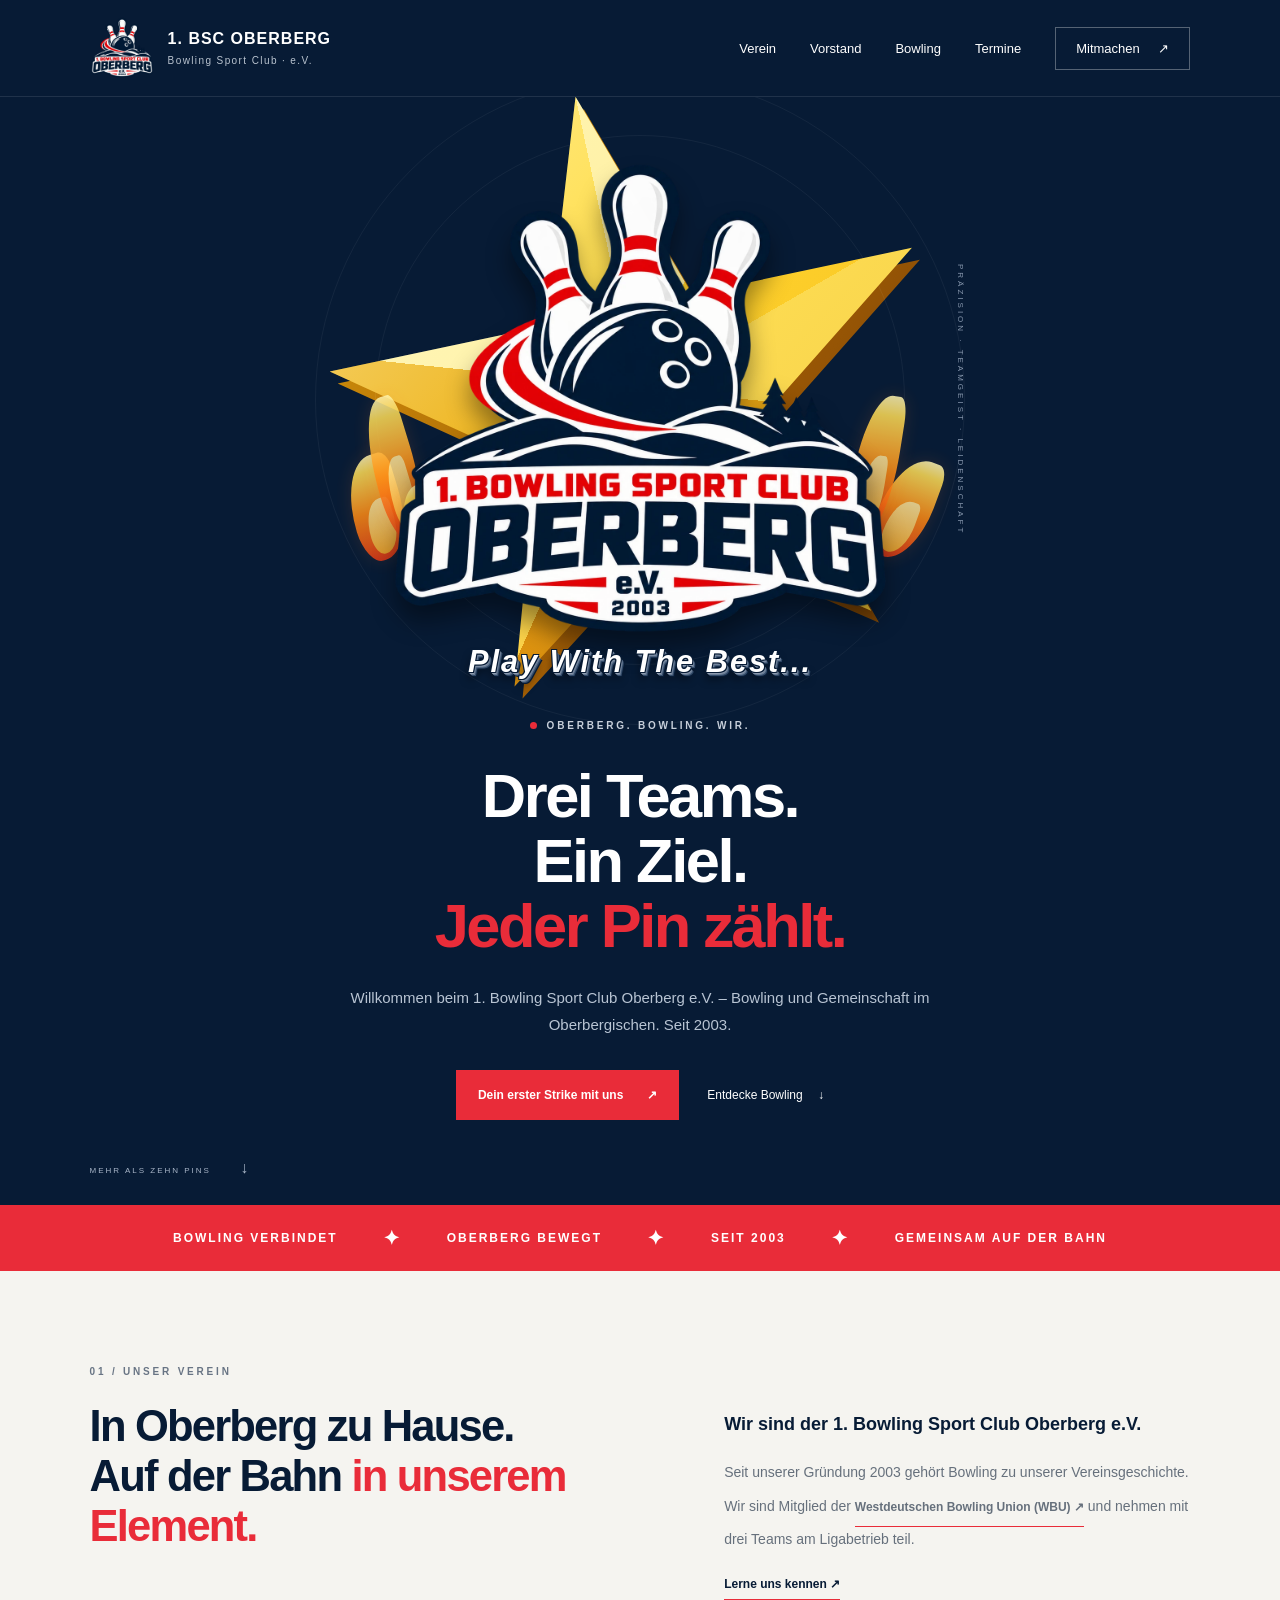
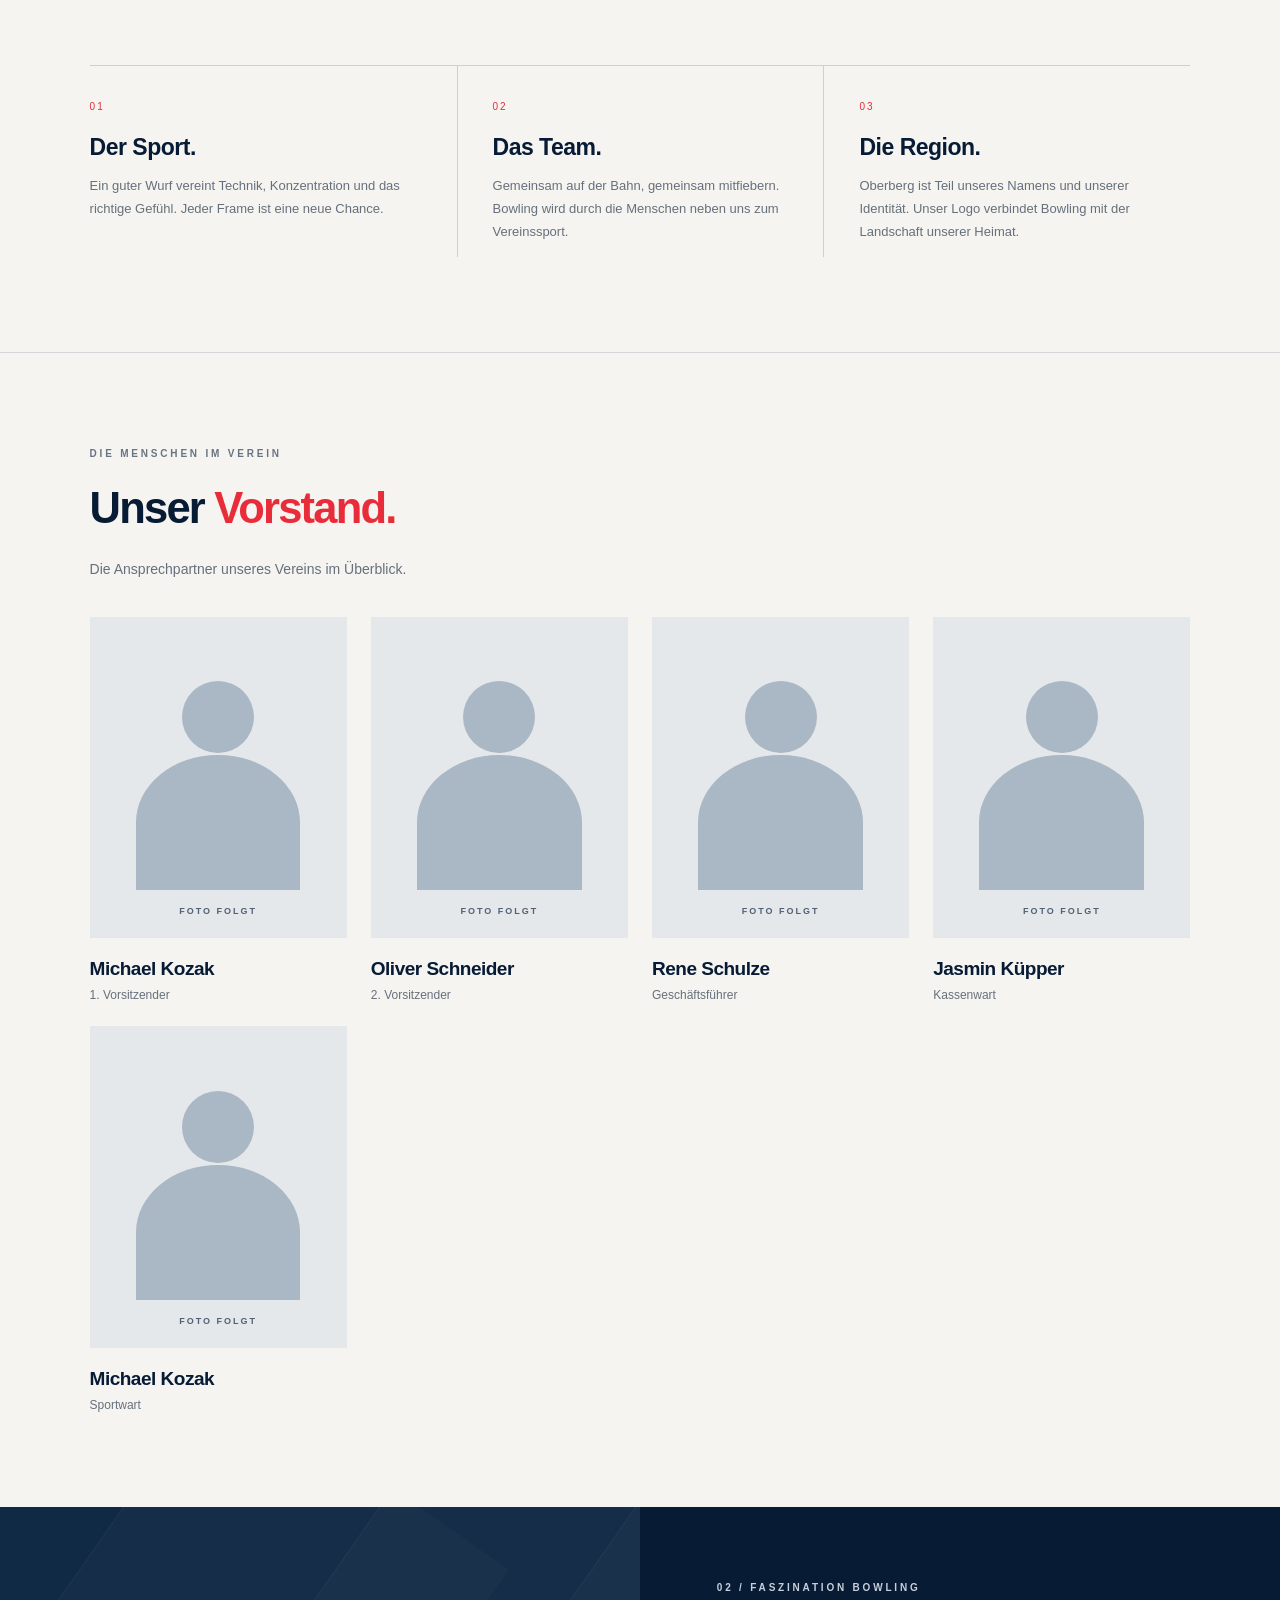
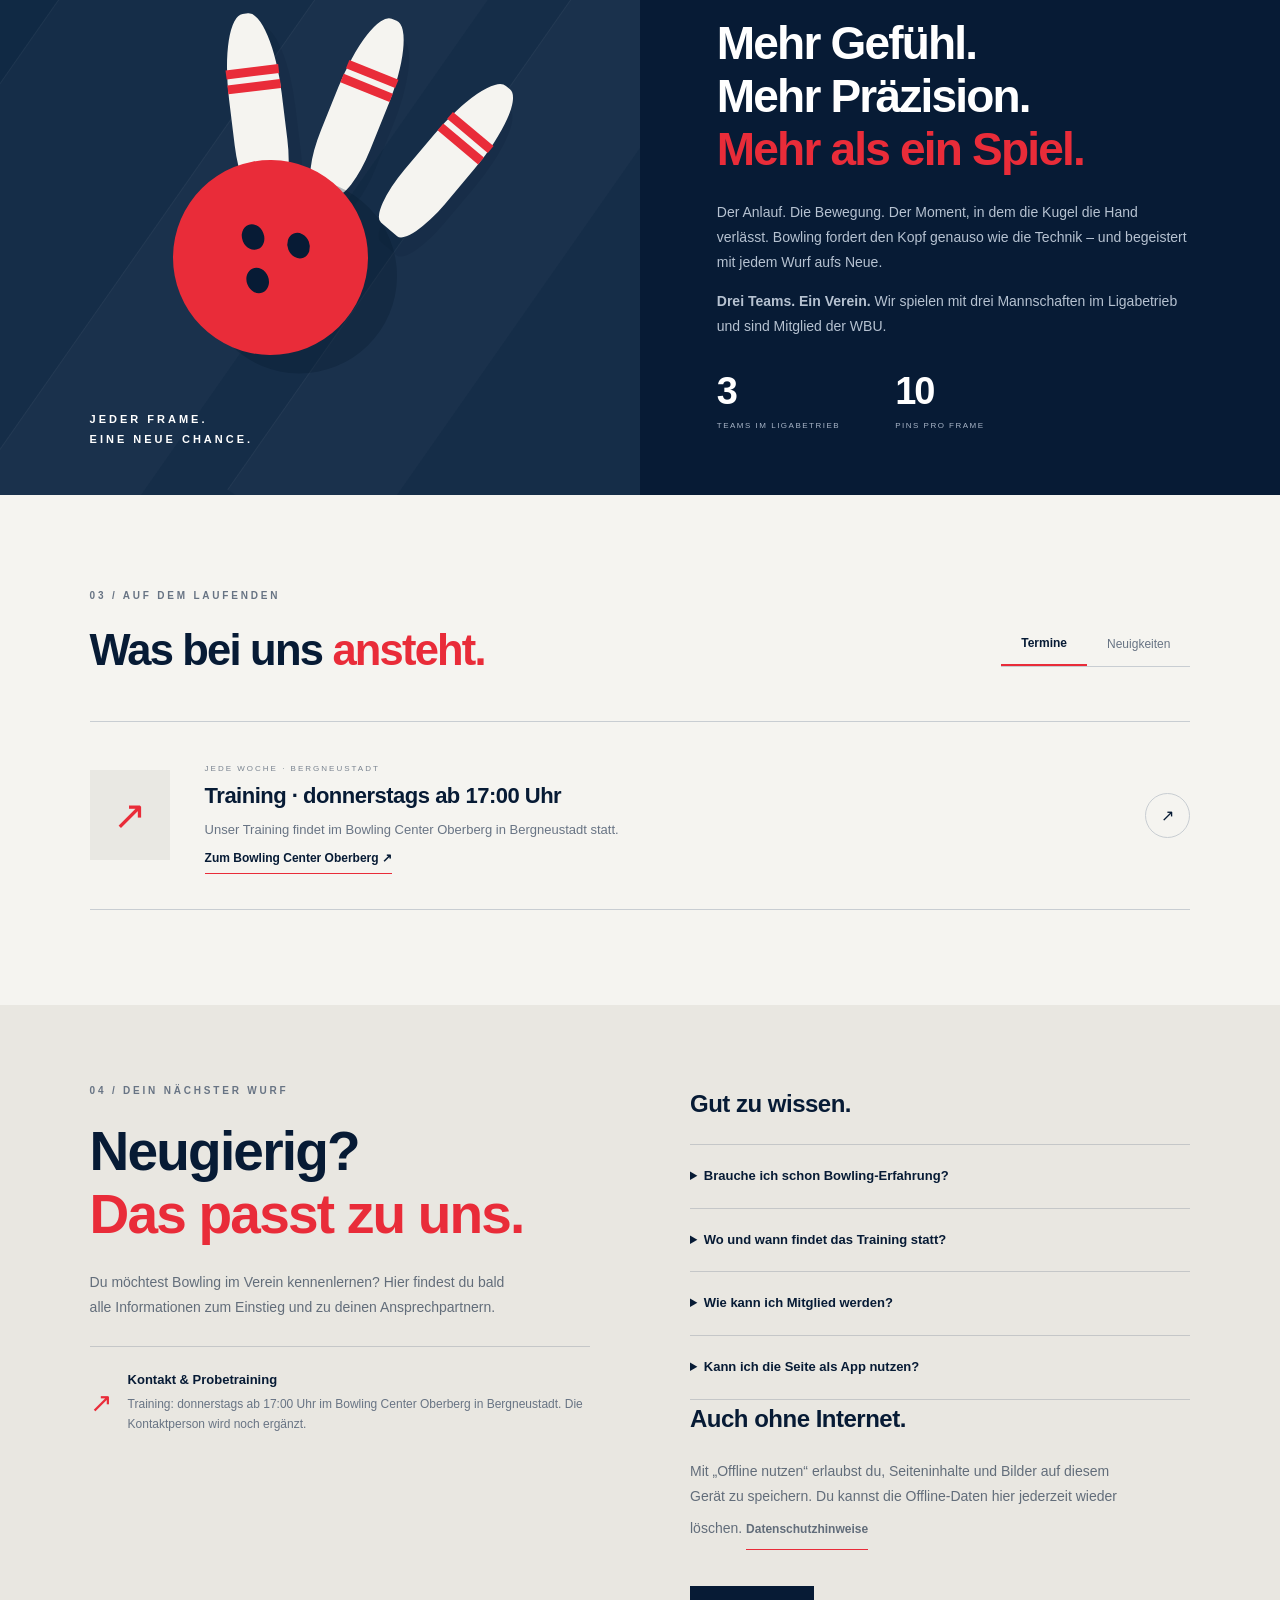
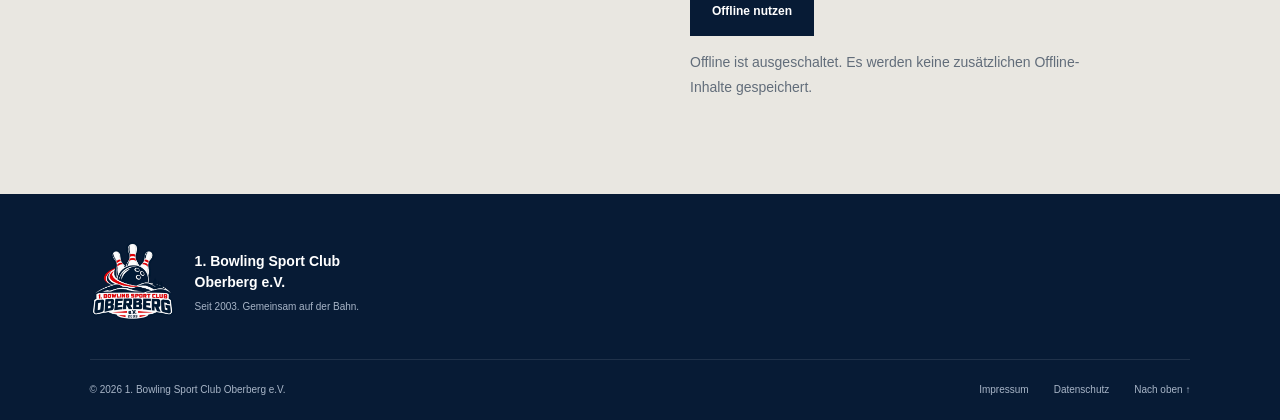
==== commit 58a578a7: "Place decorative gold and orange flames around homepage logo" ====
--- a/index.html
+++ b/index.html
@@ -8,7 +8,7 @@
 })();
 </script><meta charset="utf-8"><meta name="viewport" content="width=device-width,initial-scale=1"><meta name="theme-color" content="#071b35"><meta name="description" content="1. Bowling Sport Club Oberberg e.V. – Bowling und Gemeinschaft im Oberbergischen. Seit 2003."><meta name="robots" content="noindex,nofollow"><link rel="icon" href="assets/icon-192.png"><link rel="apple-touch-icon" href="assets/icon-192.png"><link rel="manifest" href="manifest.webmanifest"><link rel="stylesheet" href="style.css"><title>1. Bowling Sport Club Oberberg e.V. · Seit 2003</title></head>
 <body><header><a class="brand" href="#start" aria-label="Zur Startseite"><img src="assets/logo.webp" alt=""><span>1. BSC OBERBERG<small>Bowling Sport Club · e.V.</small></span></a><button class="menu" aria-controls="navigation" aria-expanded="false">Menü <span>☰</span></button><nav id="navigation" aria-label="Hauptnavigation"><a href="#verein">Verein</a><a href="#vorstand">Vorstand</a><a href="#bowling">Bowling</a><a href="#termine">Termine</a><a class="nav-cta" href="#mitmachen">Mitmachen <span>↗</span></a></nav></header>
-<main><section class="hero" id="start"><div class="hero-art"><div class="hero-confetti" aria-hidden="true"><span class="confetti-cannon left"><i style="--confetti-x:60px;--confetti-y:-110px;--confetti-spin:-240deg;--confetti-color:#ffd329;--confetti-duration:2.70s;--confetti-delay:1.250s"></i><i style="--confetti-x:97px;--confetti-y:-139px;--confetti-spin:311deg;--confetti-color:#ff4655;--confetti-duration:2.84s;--confetti-delay:1.295s"></i><i style="--confetti-x:134px;--confetti-y:-168px;--confetti-spin:-382deg;--confetti-color:#fff7dc;--confetti-duration:2.98s;--confetti-delay:1.340s"></i><i style="--confetti-x:171px;--confetti-y:-197px;--confetti-spin:453deg;--confetti-color:#e92c39;--confetti-duration:3.12s;--confetti-delay:1.385s"></i><i style="--confetti-x:208px;--confetti-y:-226px;--confetti-spin:-524deg;--confetti-color:#f5b42c;--confetti-duration:3.26s;--confetti-delay:1.430s"></i><i style="--confetti-x:75px;--confetti-y:-255px;--confetti-spin:595deg;--confetti-color:#ffd329;--confetti-duration:2.70s;--confetti-delay:1.475s"></i><i style="--confetti-x:112px;--confetti-y:-134px;--confetti-spin:-666deg;--confetti-color:#ff4655;--confetti-duration:2.84s;--confetti-delay:1.520s"></i><i style="--confetti-x:149px;--confetti-y:-163px;--confetti-spin:737deg;--confetti-color:#fff7dc;--confetti-duration:2.98s;--confetti-delay:1.565s"></i><i style="--confetti-x:186px;--confetti-y:-192px;--confetti-spin:-808deg;--confetti-color:#e92c39;--confetti-duration:3.12s;--confetti-delay:1.250s"></i><i style="--confetti-x:223px;--confetti-y:-221px;--confetti-spin:879deg;--confetti-color:#f5b42c;--confetti-duration:3.26s;--confetti-delay:1.295s"></i><i style="--confetti-x:90px;--confetti-y:-250px;--confetti-spin:-250deg;--confetti-color:#ffd329;--confetti-duration:2.70s;--confetti-delay:1.340s"></i><i style="--confetti-x:127px;--confetti-y:-129px;--confetti-spin:321deg;--confetti-color:#ff4655;--confetti-duration:2.84s;--confetti-delay:1.385s"></i><i style="--confetti-x:164px;--confetti-y:-158px;--confetti-spin:-392deg;--confetti-color:#fff7dc;--confetti-duration:2.98s;--confetti-delay:1.430s"></i><i style="--confetti-x:201px;--confetti-y:-187px;--confetti-spin:463deg;--confetti-color:#e92c39;--confetti-duration:3.12s;--confetti-delay:1.475s"></i><i style="--confetti-x:68px;--confetti-y:-216px;--confetti-spin:-534deg;--confetti-color:#f5b42c;--confetti-duration:3.26s;--confetti-delay:1.520s"></i><i style="--confetti-x:105px;--confetti-y:-245px;--confetti-spin:605deg;--confetti-color:#ffd329;--confetti-duration:2.70s;--confetti-delay:1.565s"></i><i style="--confetti-x:142px;--confetti-y:-124px;--confetti-spin:-676deg;--confetti-color:#ff4655;--confetti-duration:2.84s;--confetti-delay:1.250s"></i><i style="--confetti-x:179px;--confetti-y:-153px;--confetti-spin:747deg;--confetti-color:#fff7dc;--confetti-duration:2.98s;--confetti-delay:1.295s"></i><i style="--confetti-x:216px;--confetti-y:-182px;--confetti-spin:-818deg;--confetti-color:#e92c39;--confetti-duration:3.12s;--confetti-delay:1.340s"></i><i style="--confetti-x:83px;--confetti-y:-211px;--confetti-spin:889deg;--confetti-color:#f5b42c;--confetti-duration:3.26s;--confetti-delay:1.385s"></i><i style="--confetti-x:120px;--confetti-y:-240px;--confetti-spin:-260deg;--confetti-color:#ffd329;--confetti-duration:2.70s;--confetti-delay:1.430s"></i><i style="--confetti-x:157px;--confetti-y:-119px;--confetti-spin:331deg;--confetti-color:#ff4655;--confetti-duration:2.84s;--confetti-delay:1.475s"></i><i style="--confetti-x:194px;--confetti-y:-148px;--confetti-spin:-402deg;--confetti-color:#fff7dc;--confetti-duration:2.98s;--confetti-delay:1.520s"></i><i style="--confetti-x:61px;--confetti-y:-177px;--confetti-spin:473deg;--confetti-color:#e92c39;--confetti-duration:3.12s;--confetti-delay:1.565s"></i></span><span class="confetti-cannon right"><i style="--confetti-x:-60px;--confetti-y:-110px;--confetti-spin:-240deg;--confetti-color:#ffd329;--confetti-duration:2.70s;--confetti-delay:1.370s"></i><i style="--confetti-x:-97px;--confetti-y:-139px;--confetti-spin:311deg;--confetti-color:#ff4655;--confetti-duration:2.84s;--confetti-delay:1.415s"></i><i style="--confetti-x:-134px;--confetti-y:-168px;--confetti-spin:-382deg;--confetti-color:#fff7dc;--confetti-duration:2.98s;--confetti-delay:1.460s"></i><i style="--confetti-x:-171px;--confetti-y:-197px;--confetti-spin:453deg;--confetti-color:#e92c39;--confetti-duration:3.12s;--confetti-delay:1.505s"></i><i style="--confetti-x:-208px;--confetti-y:-226px;--confetti-spin:-524deg;--confetti-color:#f5b42c;--confetti-duration:3.26s;--confetti-delay:1.550s"></i><i style="--confetti-x:-75px;--confetti-y:-255px;--confetti-spin:595deg;--confetti-color:#ffd329;--confetti-duration:2.70s;--confetti-delay:1.595s"></i><i style="--confetti-x:-112px;--confetti-y:-134px;--confetti-spin:-666deg;--confetti-color:#ff4655;--confetti-duration:2.84s;--confetti-delay:1.640s"></i><i style="--confetti-x:-149px;--confetti-y:-163px;--confetti-spin:737deg;--confetti-color:#fff7dc;--confetti-duration:2.98s;--confetti-delay:1.685s"></i><i style="--confetti-x:-186px;--confetti-y:-192px;--confetti-spin:-808deg;--confetti-color:#e92c39;--confetti-duration:3.12s;--confetti-delay:1.370s"></i><i style="--confetti-x:-223px;--confetti-y:-221px;--confetti-spin:879deg;--confetti-color:#f5b42c;--confetti-duration:3.26s;--confetti-delay:1.415s"></i><i style="--confetti-x:-90px;--confetti-y:-250px;--confetti-spin:-250deg;--confetti-color:#ffd329;--confetti-duration:2.70s;--confetti-delay:1.460s"></i><i style="--confetti-x:-127px;--confetti-y:-129px;--confetti-spin:321deg;--confetti-color:#ff4655;--confetti-duration:2.84s;--confetti-delay:1.505s"></i><i style="--confetti-x:-164px;--confetti-y:-158px;--confetti-spin:-392deg;--confetti-color:#fff7dc;--confetti-duration:2.98s;--confetti-delay:1.550s"></i><i style="--confetti-x:-201px;--confetti-y:-187px;--confetti-spin:463deg;--confetti-color:#e92c39;--confetti-duration:3.12s;--confetti-delay:1.595s"></i><i style="--confetti-x:-68px;--confetti-y:-216px;--confetti-spin:-534deg;--confetti-color:#f5b42c;--confetti-duration:3.26s;--confetti-delay:1.640s"></i><i style="--confetti-x:-105px;--confetti-y:-245px;--confetti-spin:605deg;--confetti-color:#ffd329;--confetti-duration:2.70s;--confetti-delay:1.685s"></i><i style="--confetti-x:-142px;--confetti-y:-124px;--confetti-spin:-676deg;--confetti-color:#ff4655;--confetti-duration:2.84s;--confetti-delay:1.370s"></i><i style="--confetti-x:-179px;--confetti-y:-153px;--confetti-spin:747deg;--confetti-color:#fff7dc;--confetti-duration:2.98s;--confetti-delay:1.415s"></i><i style="--confetti-x:-216px;--confetti-y:-182px;--confetti-spin:-818deg;--confetti-color:#e92c39;--confetti-duration:3.12s;--confetti-delay:1.460s"></i><i style="--confetti-x:-83px;--confetti-y:-211px;--confetti-spin:889deg;--confetti-color:#f5b42c;--confetti-duration:3.26s;--confetti-delay:1.505s"></i><i style="--confetti-x:-120px;--confetti-y:-240px;--confetti-spin:-260deg;--confetti-color:#ffd329;--confetti-duration:2.70s;--confetti-delay:1.550s"></i><i style="--confetti-x:-157px;--confetti-y:-119px;--confetti-spin:331deg;--confetti-color:#ff4655;--confetti-duration:2.84s;--confetti-delay:1.595s"></i><i style="--confetti-x:-194px;--confetti-y:-148px;--confetti-spin:-402deg;--confetti-color:#fff7dc;--confetti-duration:2.98s;--confetti-delay:1.640s"></i><i style="--confetti-x:-61px;--confetti-y:-177px;--confetti-spin:473deg;--confetti-color:#e92c39;--confetti-duration:3.12s;--confetti-delay:1.685s"></i></span></div><div class="hero-fireworks" aria-hidden="true"><span class="firework-burst"><i style="--spark-x:65px;--spark-y:12px"></i><i style="--spark-x:42px;--spark-y:36px"></i><i style="--spark-x:33px;--spark-y:68px"></i><i style="--spark-x:0px;--spark-y:60px"></i><i style="--spark-x:-32px;--spark-y:68px"></i><i style="--spark-x:-42px;--spark-y:36px"></i><i style="--spark-x:-65px;--spark-y:12px"></i><i style="--spark-x:-42px;--spark-y:-12px"></i><i style="--spark-x:-33px;--spark-y:-44px"></i><i style="--spark-x:0px;--spark-y:-36px"></i><i style="--spark-x:33px;--spark-y:-44px"></i><i style="--spark-x:42px;--spark-y:-12px"></i></span><span class="firework-burst"><i style="--spark-x:65px;--spark-y:12px"></i><i style="--spark-x:42px;--spark-y:36px"></i><i style="--spark-x:33px;--spark-y:68px"></i><i style="--spark-x:0px;--spark-y:60px"></i><i style="--spark-x:-32px;--spark-y:68px"></i><i style="--spark-x:-42px;--spark-y:36px"></i><i style="--spark-x:-65px;--spark-y:12px"></i><i style="--spark-x:-42px;--spark-y:-12px"></i><i style="--spark-x:-33px;--spark-y:-44px"></i><i style="--spark-x:0px;--spark-y:-36px"></i><i style="--spark-x:33px;--spark-y:-44px"></i><i style="--spark-x:42px;--spark-y:-12px"></i></span><span class="firework-burst"><i style="--spark-x:65px;--spark-y:12px"></i><i style="--spark-x:42px;--spark-y:36px"></i><i style="--spark-x:33px;--spark-y:68px"></i><i style="--spark-x:0px;--spark-y:60px"></i><i style="--spark-x:-32px;--spark-y:68px"></i><i style="--spark-x:-42px;--spark-y:36px"></i><i style="--spark-x:-65px;--spark-y:12px"></i><i style="--spark-x:-42px;--spark-y:-12px"></i><i style="--spark-x:-33px;--spark-y:-44px"></i><i style="--spark-x:0px;--spark-y:-36px"></i><i style="--spark-x:33px;--spark-y:-44px"></i><i style="--spark-x:42px;--spark-y:-12px"></i></span></div><div class="orbit one"></div><div class="orbit two"></div><span class="vertical">PRÄZISION · TEAMGEIST · LEIDENSCHAFT</span><img src="assets/logo.webp" alt="Vereinslogo des 1. Bowling Sport Club Oberberg e.V. mit Bowlingkugel, Pins und Oberberger Landschaft"><p class="club-slogan">Play With The Best...</p></div><div class="hero-copy"><div class="eyebrow"><span></span> OBERBERG. BOWLING. WIR.</div><h1>Drei Teams.<br>Ein Ziel.<br><em>Jeder Pin zählt.</em></h1><p>Willkommen beim 1. Bowling Sport Club Oberberg e.V. – Bowling und Gemeinschaft im Oberbergischen. Seit 2003.</p><div class="actions"><a class="button red" href="#mitmachen">Dein erster Strike mit uns <span>↗</span></a><a class="text-link" href="#bowling">Entdecke Bowling <span>↓</span></a></div></div><a class="scroll" href="#verein">MEHR ALS ZEHN PINS <span>↓</span></a></section>
+<main><section class="hero" id="start"><div class="hero-art"><div class="logo-flames" aria-hidden="true"><i></i><i></i><i></i><i></i><i></i><i></i></div><div class="hero-confetti" aria-hidden="true"><span class="confetti-cannon left"><i style="--confetti-x:60px;--confetti-y:-110px;--confetti-spin:-240deg;--confetti-color:#ffd329;--confetti-duration:2.70s;--confetti-delay:1.250s"></i><i style="--confetti-x:97px;--confetti-y:-139px;--confetti-spin:311deg;--confetti-color:#ff4655;--confetti-duration:2.84s;--confetti-delay:1.295s"></i><i style="--confetti-x:134px;--confetti-y:-168px;--confetti-spin:-382deg;--confetti-color:#fff7dc;--confetti-duration:2.98s;--confetti-delay:1.340s"></i><i style="--confetti-x:171px;--confetti-y:-197px;--confetti-spin:453deg;--confetti-color:#e92c39;--confetti-duration:3.12s;--confetti-delay:1.385s"></i><i style="--confetti-x:208px;--confetti-y:-226px;--confetti-spin:-524deg;--confetti-color:#f5b42c;--confetti-duration:3.26s;--confetti-delay:1.430s"></i><i style="--confetti-x:75px;--confetti-y:-255px;--confetti-spin:595deg;--confetti-color:#ffd329;--confetti-duration:2.70s;--confetti-delay:1.475s"></i><i style="--confetti-x:112px;--confetti-y:-134px;--confetti-spin:-666deg;--confetti-color:#ff4655;--confetti-duration:2.84s;--confetti-delay:1.520s"></i><i style="--confetti-x:149px;--confetti-y:-163px;--confetti-spin:737deg;--confetti-color:#fff7dc;--confetti-duration:2.98s;--confetti-delay:1.565s"></i><i style="--confetti-x:186px;--confetti-y:-192px;--confetti-spin:-808deg;--confetti-color:#e92c39;--confetti-duration:3.12s;--confetti-delay:1.250s"></i><i style="--confetti-x:223px;--confetti-y:-221px;--confetti-spin:879deg;--confetti-color:#f5b42c;--confetti-duration:3.26s;--confetti-delay:1.295s"></i><i style="--confetti-x:90px;--confetti-y:-250px;--confetti-spin:-250deg;--confetti-color:#ffd329;--confetti-duration:2.70s;--confetti-delay:1.340s"></i><i style="--confetti-x:127px;--confetti-y:-129px;--confetti-spin:321deg;--confetti-color:#ff4655;--confetti-duration:2.84s;--confetti-delay:1.385s"></i><i style="--confetti-x:164px;--confetti-y:-158px;--confetti-spin:-392deg;--confetti-color:#fff7dc;--confetti-duration:2.98s;--confetti-delay:1.430s"></i><i style="--confetti-x:201px;--confetti-y:-187px;--confetti-spin:463deg;--confetti-color:#e92c39;--confetti-duration:3.12s;--confetti-delay:1.475s"></i><i style="--confetti-x:68px;--confetti-y:-216px;--confetti-spin:-534deg;--confetti-color:#f5b42c;--confetti-duration:3.26s;--confetti-delay:1.520s"></i><i style="--confetti-x:105px;--confetti-y:-245px;--confetti-spin:605deg;--confetti-color:#ffd329;--confetti-duration:2.70s;--confetti-delay:1.565s"></i><i style="--confetti-x:142px;--confetti-y:-124px;--confetti-spin:-676deg;--confetti-color:#ff4655;--confetti-duration:2.84s;--confetti-delay:1.250s"></i><i style="--confetti-x:179px;--confetti-y:-153px;--confetti-spin:747deg;--confetti-color:#fff7dc;--confetti-duration:2.98s;--confetti-delay:1.295s"></i><i style="--confetti-x:216px;--confetti-y:-182px;--confetti-spin:-818deg;--confetti-color:#e92c39;--confetti-duration:3.12s;--confetti-delay:1.340s"></i><i style="--confetti-x:83px;--confetti-y:-211px;--confetti-spin:889deg;--confetti-color:#f5b42c;--confetti-duration:3.26s;--confetti-delay:1.385s"></i><i style="--confetti-x:120px;--confetti-y:-240px;--confetti-spin:-260deg;--confetti-color:#ffd329;--confetti-duration:2.70s;--confetti-delay:1.430s"></i><i style="--confetti-x:157px;--confetti-y:-119px;--confetti-spin:331deg;--confetti-color:#ff4655;--confetti-duration:2.84s;--confetti-delay:1.475s"></i><i style="--confetti-x:194px;--confetti-y:-148px;--confetti-spin:-402deg;--confetti-color:#fff7dc;--confetti-duration:2.98s;--confetti-delay:1.520s"></i><i style="--confetti-x:61px;--confetti-y:-177px;--confetti-spin:473deg;--confetti-color:#e92c39;--confetti-duration:3.12s;--confetti-delay:1.565s"></i></span><span class="confetti-cannon right"><i style="--confetti-x:-60px;--confetti-y:-110px;--confetti-spin:-240deg;--confetti-color:#ffd329;--confetti-duration:2.70s;--confetti-delay:1.370s"></i><i style="--confetti-x:-97px;--confetti-y:-139px;--confetti-spin:311deg;--confetti-color:#ff4655;--confetti-duration:2.84s;--confetti-delay:1.415s"></i><i style="--confetti-x:-134px;--confetti-y:-168px;--confetti-spin:-382deg;--confetti-color:#fff7dc;--confetti-duration:2.98s;--confetti-delay:1.460s"></i><i style="--confetti-x:-171px;--confetti-y:-197px;--confetti-spin:453deg;--confetti-color:#e92c39;--confetti-duration:3.12s;--confetti-delay:1.505s"></i><i style="--confetti-x:-208px;--confetti-y:-226px;--confetti-spin:-524deg;--confetti-color:#f5b42c;--confetti-duration:3.26s;--confetti-delay:1.550s"></i><i style="--confetti-x:-75px;--confetti-y:-255px;--confetti-spin:595deg;--confetti-color:#ffd329;--confetti-duration:2.70s;--confetti-delay:1.595s"></i><i style="--confetti-x:-112px;--confetti-y:-134px;--confetti-spin:-666deg;--confetti-color:#ff4655;--confetti-duration:2.84s;--confetti-delay:1.640s"></i><i style="--confetti-x:-149px;--confetti-y:-163px;--confetti-spin:737deg;--confetti-color:#fff7dc;--confetti-duration:2.98s;--confetti-delay:1.685s"></i><i style="--confetti-x:-186px;--confetti-y:-192px;--confetti-spin:-808deg;--confetti-color:#e92c39;--confetti-duration:3.12s;--confetti-delay:1.370s"></i><i style="--confetti-x:-223px;--confetti-y:-221px;--confetti-spin:879deg;--confetti-color:#f5b42c;--confetti-duration:3.26s;--confetti-delay:1.415s"></i><i style="--confetti-x:-90px;--confetti-y:-250px;--confetti-spin:-250deg;--confetti-color:#ffd329;--confetti-duration:2.70s;--confetti-delay:1.460s"></i><i style="--confetti-x:-127px;--confetti-y:-129px;--confetti-spin:321deg;--confetti-color:#ff4655;--confetti-duration:2.84s;--confetti-delay:1.505s"></i><i style="--confetti-x:-164px;--confetti-y:-158px;--confetti-spin:-392deg;--confetti-color:#fff7dc;--confetti-duration:2.98s;--confetti-delay:1.550s"></i><i style="--confetti-x:-201px;--confetti-y:-187px;--confetti-spin:463deg;--confetti-color:#e92c39;--confetti-duration:3.12s;--confetti-delay:1.595s"></i><i style="--confetti-x:-68px;--confetti-y:-216px;--confetti-spin:-534deg;--confetti-color:#f5b42c;--confetti-duration:3.26s;--confetti-delay:1.640s"></i><i style="--confetti-x:-105px;--confetti-y:-245px;--confetti-spin:605deg;--confetti-color:#ffd329;--confetti-duration:2.70s;--confetti-delay:1.685s"></i><i style="--confetti-x:-142px;--confetti-y:-124px;--confetti-spin:-676deg;--confetti-color:#ff4655;--confetti-duration:2.84s;--confetti-delay:1.370s"></i><i style="--confetti-x:-179px;--confetti-y:-153px;--confetti-spin:747deg;--confetti-color:#fff7dc;--confetti-duration:2.98s;--confetti-delay:1.415s"></i><i style="--confetti-x:-216px;--confetti-y:-182px;--confetti-spin:-818deg;--confetti-color:#e92c39;--confetti-duration:3.12s;--confetti-delay:1.460s"></i><i style="--confetti-x:-83px;--confetti-y:-211px;--confetti-spin:889deg;--confetti-color:#f5b42c;--confetti-duration:3.26s;--confetti-delay:1.505s"></i><i style="--confetti-x:-120px;--confetti-y:-240px;--confetti-spin:-260deg;--confetti-color:#ffd329;--confetti-duration:2.70s;--confetti-delay:1.550s"></i><i style="--confetti-x:-157px;--confetti-y:-119px;--confetti-spin:331deg;--confetti-color:#ff4655;--confetti-duration:2.84s;--confetti-delay:1.595s"></i><i style="--confetti-x:-194px;--confetti-y:-148px;--confetti-spin:-402deg;--confetti-color:#fff7dc;--confetti-duration:2.98s;--confetti-delay:1.640s"></i><i style="--confetti-x:-61px;--confetti-y:-177px;--confetti-spin:473deg;--confetti-color:#e92c39;--confetti-duration:3.12s;--confetti-delay:1.685s"></i></span></div><div class="hero-fireworks" aria-hidden="true"><span class="firework-burst"><i style="--spark-x:65px;--spark-y:12px"></i><i style="--spark-x:42px;--spark-y:36px"></i><i style="--spark-x:33px;--spark-y:68px"></i><i style="--spark-x:0px;--spark-y:60px"></i><i style="--spark-x:-32px;--spark-y:68px"></i><i style="--spark-x:-42px;--spark-y:36px"></i><i style="--spark-x:-65px;--spark-y:12px"></i><i style="--spark-x:-42px;--spark-y:-12px"></i><i style="--spark-x:-33px;--spark-y:-44px"></i><i style="--spark-x:0px;--spark-y:-36px"></i><i style="--spark-x:33px;--spark-y:-44px"></i><i style="--spark-x:42px;--spark-y:-12px"></i></span><span class="firework-burst"><i style="--spark-x:65px;--spark-y:12px"></i><i style="--spark-x:42px;--spark-y:36px"></i><i style="--spark-x:33px;--spark-y:68px"></i><i style="--spark-x:0px;--spark-y:60px"></i><i style="--spark-x:-32px;--spark-y:68px"></i><i style="--spark-x:-42px;--spark-y:36px"></i><i style="--spark-x:-65px;--spark-y:12px"></i><i style="--spark-x:-42px;--spark-y:-12px"></i><i style="--spark-x:-33px;--spark-y:-44px"></i><i style="--spark-x:0px;--spark-y:-36px"></i><i style="--spark-x:33px;--spark-y:-44px"></i><i style="--spark-x:42px;--spark-y:-12px"></i></span><span class="firework-burst"><i style="--spark-x:65px;--spark-y:12px"></i><i style="--spark-x:42px;--spark-y:36px"></i><i style="--spark-x:33px;--spark-y:68px"></i><i style="--spark-x:0px;--spark-y:60px"></i><i style="--spark-x:-32px;--spark-y:68px"></i><i style="--spark-x:-42px;--spark-y:36px"></i><i style="--spark-x:-65px;--spark-y:12px"></i><i style="--spark-x:-42px;--spark-y:-12px"></i><i style="--spark-x:-33px;--spark-y:-44px"></i><i style="--spark-x:0px;--spark-y:-36px"></i><i style="--spark-x:33px;--spark-y:-44px"></i><i style="--spark-x:42px;--spark-y:-12px"></i></span></div><div class="orbit one"></div><div class="orbit two"></div><span class="vertical">PRÄZISION · TEAMGEIST · LEIDENSCHAFT</span><img src="assets/logo.webp" alt="Vereinslogo des 1. Bowling Sport Club Oberberg e.V. mit Bowlingkugel, Pins und Oberberger Landschaft"><p class="club-slogan">Play With The Best...</p></div><div class="hero-copy"><div class="eyebrow"><span></span> OBERBERG. BOWLING. WIR.</div><h1>Drei Teams.<br>Ein Ziel.<br><em>Jeder Pin zählt.</em></h1><p>Willkommen beim 1. Bowling Sport Club Oberberg e.V. – Bowling und Gemeinschaft im Oberbergischen. Seit 2003.</p><div class="actions"><a class="button red" href="#mitmachen">Dein erster Strike mit uns <span>↗</span></a><a class="text-link" href="#bowling">Entdecke Bowling <span>↓</span></a></div></div><a class="scroll" href="#verein">MEHR ALS ZEHN PINS <span>↓</span></a></section>
 <div class="ticker" aria-hidden="true"><span>BOWLING VERBINDET</span><b>✦</b><span>OBERBERG BEWEGT</span><b>✦</b><span>SEIT 2003</span><b>✦</b><span>GEMEINSAM AUF DER BAHN</span></div>
 <section class="section about" id="verein"><div><div class="eyebrow dark">01 / UNSER VEREIN</div><h2>In Oberberg zu Hause.<br>Auf der Bahn <em>in unserem Element.</em></h2></div><div class="about-copy"><p class="lead">Wir sind der 1. Bowling Sport Club Oberberg e.V.</p><p>Seit unserer Gründung 2003 gehört Bowling zu unserer Vereinsgeschichte. Wir sind Mitglied der <a class="inline-link" href="https://www.wbubowling.de/" target="_blank" rel="noopener noreferrer">Westdeutschen Bowling Union (WBU) ↗</a> und nehmen mit drei Teams am Ligabetrieb teil.</p><a class="inline-link" href="#mitmachen">Lerne uns kennen ↗</a></div><div class="values"><article><span>01</span><h3>Der Sport.</h3><p>Ein guter Wurf vereint Technik, Konzentration und das richtige Gefühl. Jeder Frame ist eine neue Chance.</p></article><article><span>02</span><h3>Das Team.</h3><p>Gemeinsam auf der Bahn, gemeinsam mitfiebern. Bowling wird durch die Menschen neben uns zum Vereinssport.</p></article><article><span>03</span><h3>Die Region.</h3><p>Oberberg ist Teil unseres Namens und unserer Identität. Unser Logo verbindet Bowling mit der Landschaft unserer Heimat.</p></article></div></section>
 <section class="section board" id="vorstand" aria-labelledby="board-heading"><div class="eyebrow dark">DIE MENSCHEN IM VEREIN</div><h2 id="board-heading">Unser <em>Vorstand.</em></h2><p class="board-intro">Die Ansprechpartner unseres Vereins im Überblick.</p><div class="board-grid"><article class="board-card" aria-label="1. Vorsitzender: Michael Kozak"><div class="portrait-placeholder" role="img" aria-label="Foto von Michael Kozak folgt"><span>FOTO FOLGT</span></div><h3>Michael Kozak</h3><p>1. Vorsitzender</p></article><article class="board-card" aria-label="2. Vorsitzender: Oliver Schneider"><div class="portrait-placeholder" role="img" aria-label="Foto von Oliver Schneider folgt"><span>FOTO FOLGT</span></div><h3>Oliver Schneider</h3><p>2. Vorsitzender</p></article><article class="board-card" aria-label="Geschäftsführer: Rene Schulze"><div class="portrait-placeholder" role="img" aria-label="Foto von Rene Schulze folgt"><span>FOTO FOLGT</span></div><h3>Rene Schulze</h3><p>Geschäftsführer</p></article><article class="board-card" aria-label="Kassenwart: Jasmin Küpper"><div class="portrait-placeholder" role="img" aria-label="Foto von Jasmin Küpper folgt"><span>FOTO FOLGT</span></div><h3>Jasmin Küpper</h3><p>Kassenwart</p></article><article class="board-card" aria-label="Sportwart: Michael Kozak"><div class="portrait-placeholder" role="img" aria-label="Foto von Michael Kozak folgt"><span>FOTO FOLGT</span></div><h3>Michael Kozak</h3><p>Sportwart</p></article></div></section>
--- a/style.css
+++ b/style.css
@@ -238,3 +238,33 @@
  51%{opacity:1}
  65%,100%{opacity:0;transform:translate(var(--confetti-x),calc(var(--confetti-y) + 230px)) rotate(var(--confetti-spin)) scale(.65)}
 }
+
+/* Warme Flammen hinter den seitlichen Logokanten */
+.logo-flames{position:absolute;inset:0;z-index:1;pointer-events:none}
+.logo-flames i{position:absolute;bottom:19%;width:52px;height:115px;border-radius:70% 18% 65% 35%;background:linear-gradient(0deg,#e53916 0%,#ff8a13 47%,#ffdd56 86%,#fff3ae 100%);transform:rotate(-17deg);transform-origin:50% 100%;opacity:.85;box-shadow:0 0 18px #ff7b242b}
+.logo-flames i::after{content:"";position:absolute;inset:42% 23% 6%;border-radius:70% 15% 65% 35%;background:linear-gradient(0deg,#ffbd2b,#fff0ac);opacity:.85}
+.logo-flames i:nth-child(1){left:1%;height:105px;--flame-lean:-20deg}
+.logo-flames i:nth-child(2){left:6%;bottom:23%;height:145px;width:43px;--flame-lean:-9deg}
+.logo-flames i:nth-child(3){left:10%;bottom:17%;height:85px;width:39px;--flame-lean:12deg}
+.logo-flames i:nth-child(4){right:1%;height:105px;--flame-lean:20deg;transform:rotate(20deg)}
+.logo-flames i:nth-child(5){right:6%;bottom:23%;height:145px;width:43px;--flame-lean:9deg;transform:rotate(9deg)}
+.logo-flames i:nth-child(6){right:10%;bottom:17%;height:85px;width:39px;--flame-lean:-12deg}
+.hero-art>img{z-index:2}
+.hero-art .club-slogan{z-index:4}
+@media(prefers-reduced-motion:no-preference){
+ .logo-flames i{animation:bsc-flame-dance 5s ease-in-out infinite}
+ .logo-flames i:nth-child(2n){animation-delay:-1.2s}
+ .logo-flames i:nth-child(3n){animation-delay:-2.6s}
+}
+@keyframes bsc-flame-dance{
+ 0%,100%{transform:rotate(var(--flame-lean)) scale(.9,1);opacity:.75}
+ 20%{transform:rotate(calc(var(--flame-lean) + 7deg)) scale(1.05,.88);opacity:.9}
+ 45%{transform:rotate(calc(var(--flame-lean) - 5deg)) scale(.87,1.1);opacity:.85}
+ 70%{transform:rotate(calc(var(--flame-lean) + 4deg)) scale(1,.93);opacity:.95}
+}
+@media(max-width:620px){
+ .logo-flames i{width:33px;height:75px}
+ .logo-flames i:nth-child(1),.logo-flames i:nth-child(4){height:72px}
+ .logo-flames i:nth-child(2),.logo-flames i:nth-child(5){height:95px;width:29px}
+ .logo-flames i:nth-child(3),.logo-flames i:nth-child(6){height:60px;width:25px}
+}
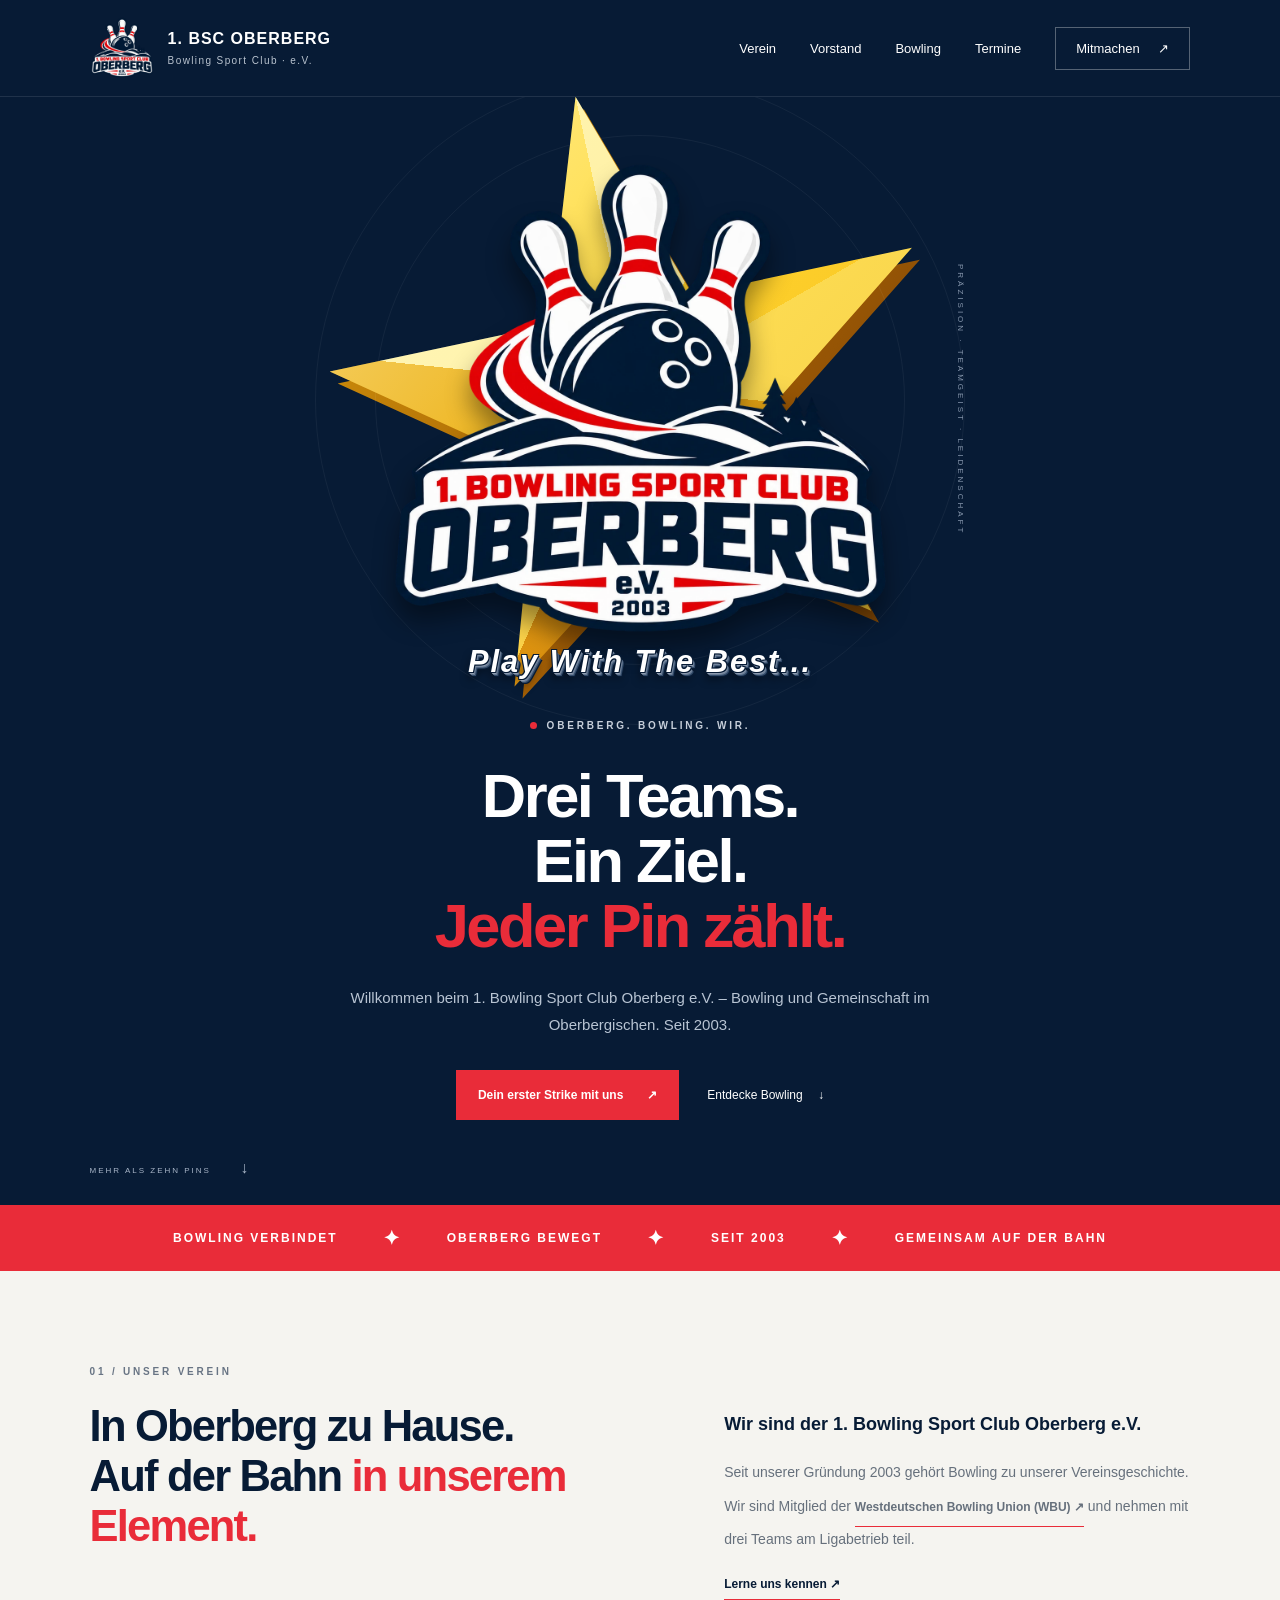
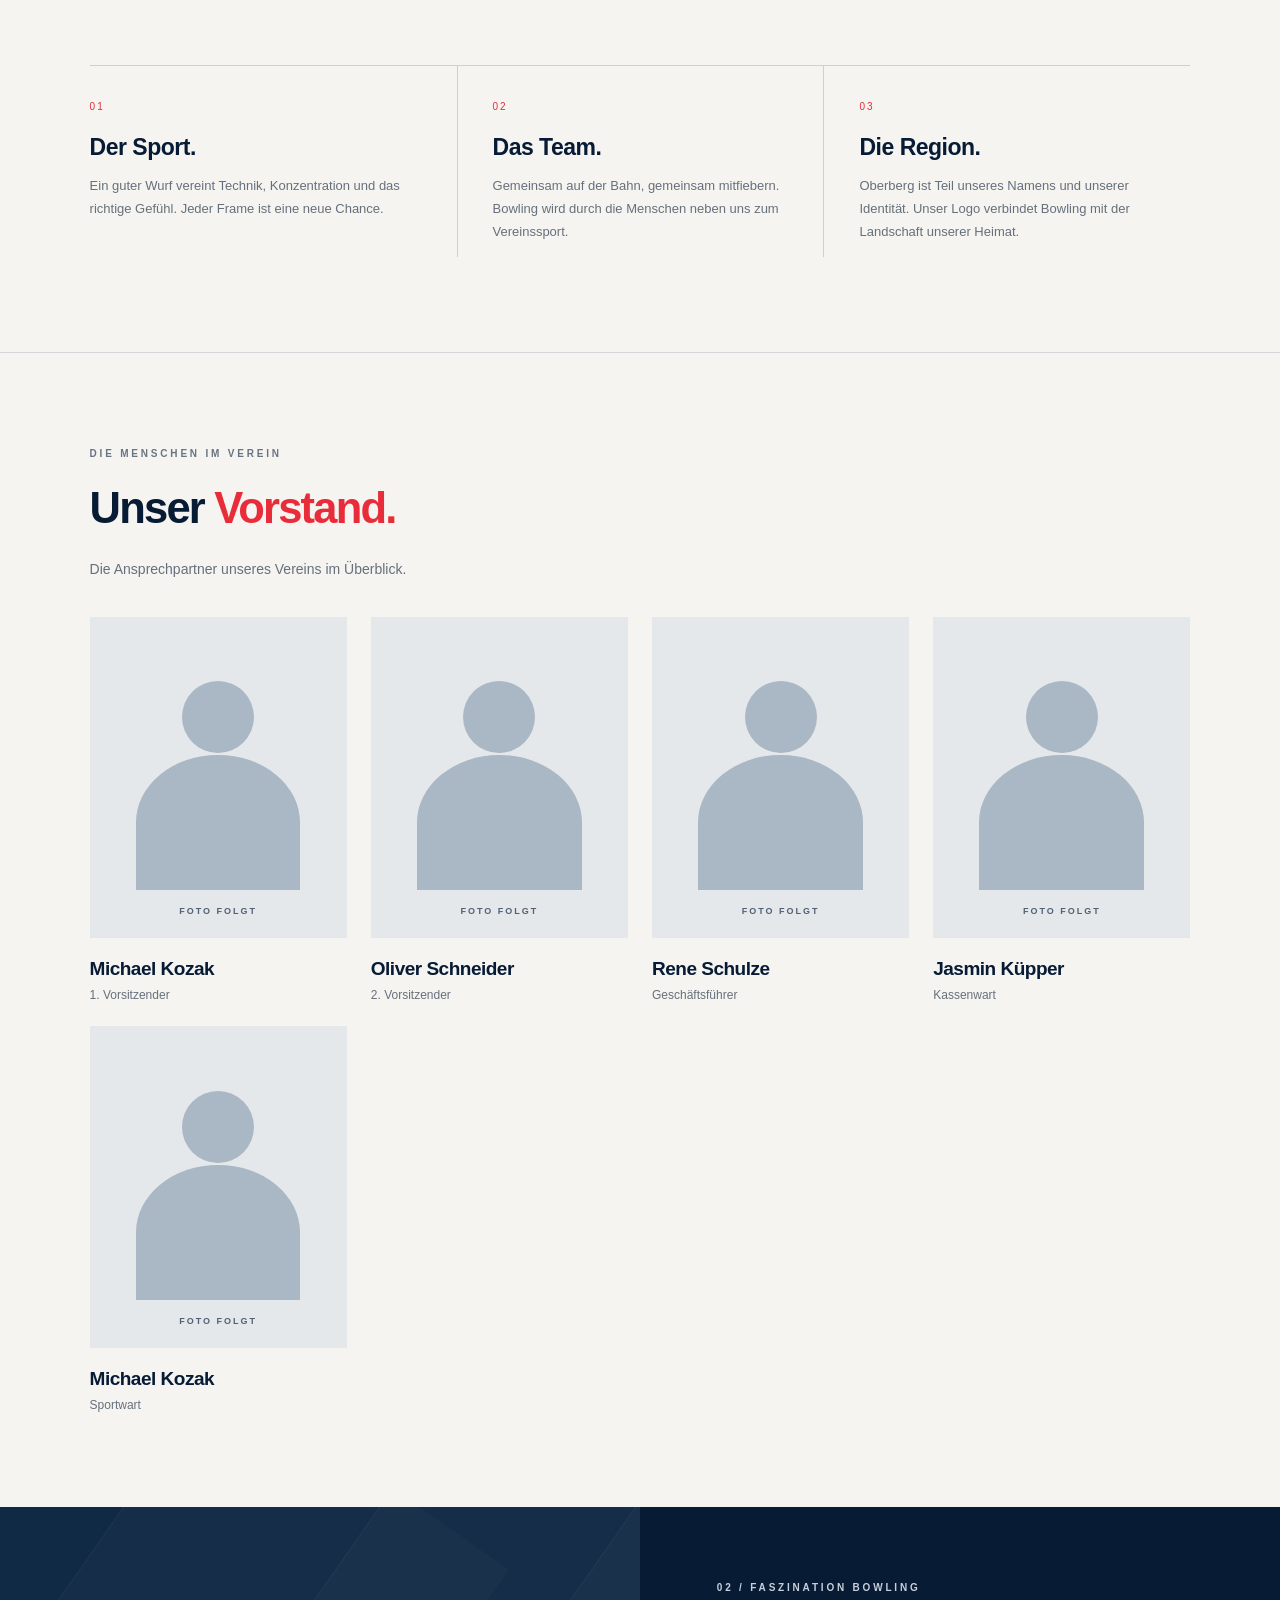
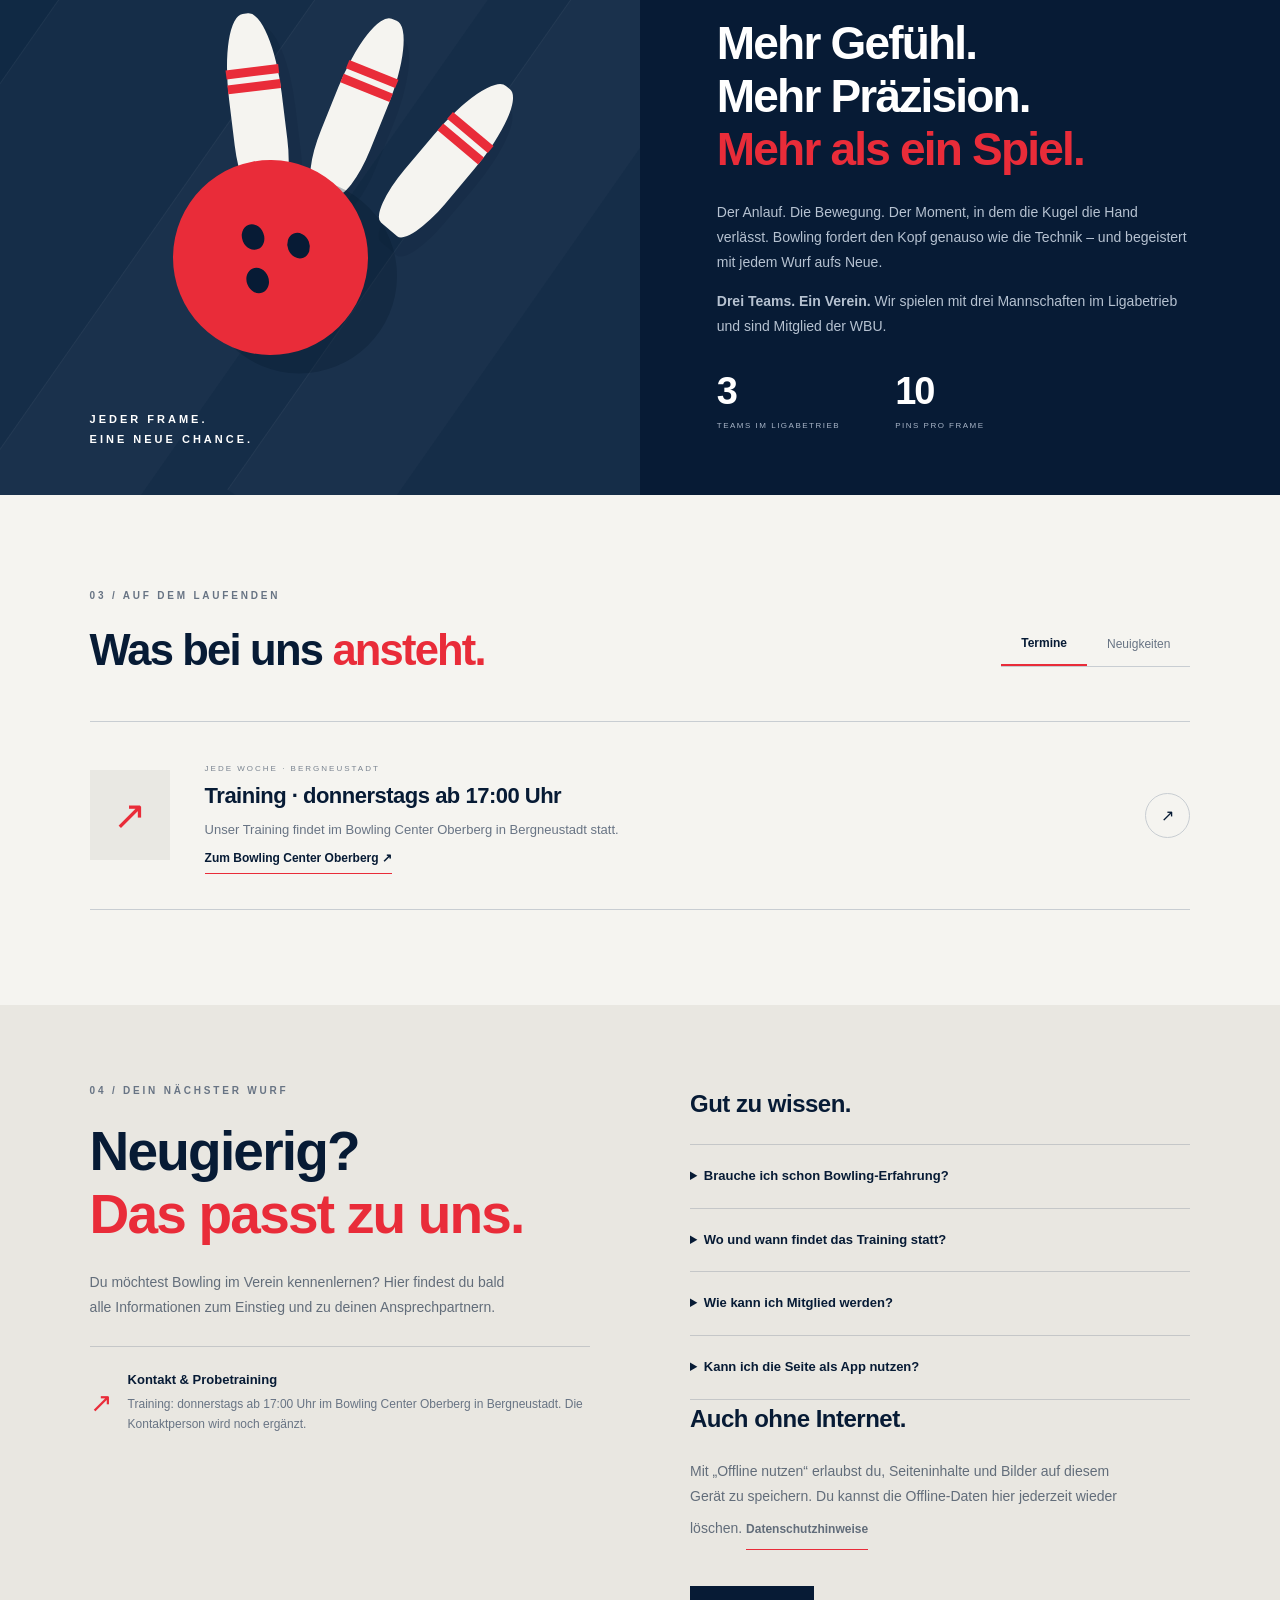
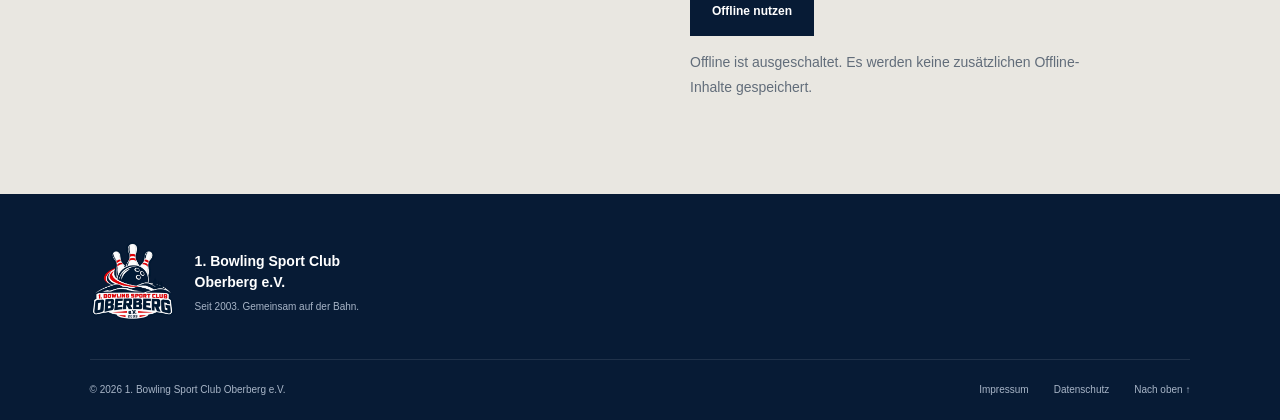
==== commit 88096d0c: "Replace decorative flames with fine branching lightning around logo" ====
--- a/index.html
+++ b/index.html
@@ -8,7 +8,7 @@
 })();
 </script><meta charset="utf-8"><meta name="viewport" content="width=device-width,initial-scale=1"><meta name="theme-color" content="#071b35"><meta name="description" content="1. Bowling Sport Club Oberberg e.V. – Bowling und Gemeinschaft im Oberbergischen. Seit 2003."><meta name="robots" content="noindex,nofollow"><link rel="icon" href="assets/icon-192.png"><link rel="apple-touch-icon" href="assets/icon-192.png"><link rel="manifest" href="manifest.webmanifest"><link rel="stylesheet" href="style.css"><title>1. Bowling Sport Club Oberberg e.V. · Seit 2003</title></head>
 <body><header><a class="brand" href="#start" aria-label="Zur Startseite"><img src="assets/logo.webp" alt=""><span>1. BSC OBERBERG<small>Bowling Sport Club · e.V.</small></span></a><button class="menu" aria-controls="navigation" aria-expanded="false">Menü <span>☰</span></button><nav id="navigation" aria-label="Hauptnavigation"><a href="#verein">Verein</a><a href="#vorstand">Vorstand</a><a href="#bowling">Bowling</a><a href="#termine">Termine</a><a class="nav-cta" href="#mitmachen">Mitmachen <span>↗</span></a></nav></header>
-<main><section class="hero" id="start"><div class="hero-art"><div class="logo-flames" aria-hidden="true"><i></i><i></i><i></i><i></i><i></i><i></i></div><div class="hero-confetti" aria-hidden="true"><span class="confetti-cannon left"><i style="--confetti-x:60px;--confetti-y:-110px;--confetti-spin:-240deg;--confetti-color:#ffd329;--confetti-duration:2.70s;--confetti-delay:1.250s"></i><i style="--confetti-x:97px;--confetti-y:-139px;--confetti-spin:311deg;--confetti-color:#ff4655;--confetti-duration:2.84s;--confetti-delay:1.295s"></i><i style="--confetti-x:134px;--confetti-y:-168px;--confetti-spin:-382deg;--confetti-color:#fff7dc;--confetti-duration:2.98s;--confetti-delay:1.340s"></i><i style="--confetti-x:171px;--confetti-y:-197px;--confetti-spin:453deg;--confetti-color:#e92c39;--confetti-duration:3.12s;--confetti-delay:1.385s"></i><i style="--confetti-x:208px;--confetti-y:-226px;--confetti-spin:-524deg;--confetti-color:#f5b42c;--confetti-duration:3.26s;--confetti-delay:1.430s"></i><i style="--confetti-x:75px;--confetti-y:-255px;--confetti-spin:595deg;--confetti-color:#ffd329;--confetti-duration:2.70s;--confetti-delay:1.475s"></i><i style="--confetti-x:112px;--confetti-y:-134px;--confetti-spin:-666deg;--confetti-color:#ff4655;--confetti-duration:2.84s;--confetti-delay:1.520s"></i><i style="--confetti-x:149px;--confetti-y:-163px;--confetti-spin:737deg;--confetti-color:#fff7dc;--confetti-duration:2.98s;--confetti-delay:1.565s"></i><i style="--confetti-x:186px;--confetti-y:-192px;--confetti-spin:-808deg;--confetti-color:#e92c39;--confetti-duration:3.12s;--confetti-delay:1.250s"></i><i style="--confetti-x:223px;--confetti-y:-221px;--confetti-spin:879deg;--confetti-color:#f5b42c;--confetti-duration:3.26s;--confetti-delay:1.295s"></i><i style="--confetti-x:90px;--confetti-y:-250px;--confetti-spin:-250deg;--confetti-color:#ffd329;--confetti-duration:2.70s;--confetti-delay:1.340s"></i><i style="--confetti-x:127px;--confetti-y:-129px;--confetti-spin:321deg;--confetti-color:#ff4655;--confetti-duration:2.84s;--confetti-delay:1.385s"></i><i style="--confetti-x:164px;--confetti-y:-158px;--confetti-spin:-392deg;--confetti-color:#fff7dc;--confetti-duration:2.98s;--confetti-delay:1.430s"></i><i style="--confetti-x:201px;--confetti-y:-187px;--confetti-spin:463deg;--confetti-color:#e92c39;--confetti-duration:3.12s;--confetti-delay:1.475s"></i><i style="--confetti-x:68px;--confetti-y:-216px;--confetti-spin:-534deg;--confetti-color:#f5b42c;--confetti-duration:3.26s;--confetti-delay:1.520s"></i><i style="--confetti-x:105px;--confetti-y:-245px;--confetti-spin:605deg;--confetti-color:#ffd329;--confetti-duration:2.70s;--confetti-delay:1.565s"></i><i style="--confetti-x:142px;--confetti-y:-124px;--confetti-spin:-676deg;--confetti-color:#ff4655;--confetti-duration:2.84s;--confetti-delay:1.250s"></i><i style="--confetti-x:179px;--confetti-y:-153px;--confetti-spin:747deg;--confetti-color:#fff7dc;--confetti-duration:2.98s;--confetti-delay:1.295s"></i><i style="--confetti-x:216px;--confetti-y:-182px;--confetti-spin:-818deg;--confetti-color:#e92c39;--confetti-duration:3.12s;--confetti-delay:1.340s"></i><i style="--confetti-x:83px;--confetti-y:-211px;--confetti-spin:889deg;--confetti-color:#f5b42c;--confetti-duration:3.26s;--confetti-delay:1.385s"></i><i style="--confetti-x:120px;--confetti-y:-240px;--confetti-spin:-260deg;--confetti-color:#ffd329;--confetti-duration:2.70s;--confetti-delay:1.430s"></i><i style="--confetti-x:157px;--confetti-y:-119px;--confetti-spin:331deg;--confetti-color:#ff4655;--confetti-duration:2.84s;--confetti-delay:1.475s"></i><i style="--confetti-x:194px;--confetti-y:-148px;--confetti-spin:-402deg;--confetti-color:#fff7dc;--confetti-duration:2.98s;--confetti-delay:1.520s"></i><i style="--confetti-x:61px;--confetti-y:-177px;--confetti-spin:473deg;--confetti-color:#e92c39;--confetti-duration:3.12s;--confetti-delay:1.565s"></i></span><span class="confetti-cannon right"><i style="--confetti-x:-60px;--confetti-y:-110px;--confetti-spin:-240deg;--confetti-color:#ffd329;--confetti-duration:2.70s;--confetti-delay:1.370s"></i><i style="--confetti-x:-97px;--confetti-y:-139px;--confetti-spin:311deg;--confetti-color:#ff4655;--confetti-duration:2.84s;--confetti-delay:1.415s"></i><i style="--confetti-x:-134px;--confetti-y:-168px;--confetti-spin:-382deg;--confetti-color:#fff7dc;--confetti-duration:2.98s;--confetti-delay:1.460s"></i><i style="--confetti-x:-171px;--confetti-y:-197px;--confetti-spin:453deg;--confetti-color:#e92c39;--confetti-duration:3.12s;--confetti-delay:1.505s"></i><i style="--confetti-x:-208px;--confetti-y:-226px;--confetti-spin:-524deg;--confetti-color:#f5b42c;--confetti-duration:3.26s;--confetti-delay:1.550s"></i><i style="--confetti-x:-75px;--confetti-y:-255px;--confetti-spin:595deg;--confetti-color:#ffd329;--confetti-duration:2.70s;--confetti-delay:1.595s"></i><i style="--confetti-x:-112px;--confetti-y:-134px;--confetti-spin:-666deg;--confetti-color:#ff4655;--confetti-duration:2.84s;--confetti-delay:1.640s"></i><i style="--confetti-x:-149px;--confetti-y:-163px;--confetti-spin:737deg;--confetti-color:#fff7dc;--confetti-duration:2.98s;--confetti-delay:1.685s"></i><i style="--confetti-x:-186px;--confetti-y:-192px;--confetti-spin:-808deg;--confetti-color:#e92c39;--confetti-duration:3.12s;--confetti-delay:1.370s"></i><i style="--confetti-x:-223px;--confetti-y:-221px;--confetti-spin:879deg;--confetti-color:#f5b42c;--confetti-duration:3.26s;--confetti-delay:1.415s"></i><i style="--confetti-x:-90px;--confetti-y:-250px;--confetti-spin:-250deg;--confetti-color:#ffd329;--confetti-duration:2.70s;--confetti-delay:1.460s"></i><i style="--confetti-x:-127px;--confetti-y:-129px;--confetti-spin:321deg;--confetti-color:#ff4655;--confetti-duration:2.84s;--confetti-delay:1.505s"></i><i style="--confetti-x:-164px;--confetti-y:-158px;--confetti-spin:-392deg;--confetti-color:#fff7dc;--confetti-duration:2.98s;--confetti-delay:1.550s"></i><i style="--confetti-x:-201px;--confetti-y:-187px;--confetti-spin:463deg;--confetti-color:#e92c39;--confetti-duration:3.12s;--confetti-delay:1.595s"></i><i style="--confetti-x:-68px;--confetti-y:-216px;--confetti-spin:-534deg;--confetti-color:#f5b42c;--confetti-duration:3.26s;--confetti-delay:1.640s"></i><i style="--confetti-x:-105px;--confetti-y:-245px;--confetti-spin:605deg;--confetti-color:#ffd329;--confetti-duration:2.70s;--confetti-delay:1.685s"></i><i style="--confetti-x:-142px;--confetti-y:-124px;--confetti-spin:-676deg;--confetti-color:#ff4655;--confetti-duration:2.84s;--confetti-delay:1.370s"></i><i style="--confetti-x:-179px;--confetti-y:-153px;--confetti-spin:747deg;--confetti-color:#fff7dc;--confetti-duration:2.98s;--confetti-delay:1.415s"></i><i style="--confetti-x:-216px;--confetti-y:-182px;--confetti-spin:-818deg;--confetti-color:#e92c39;--confetti-duration:3.12s;--confetti-delay:1.460s"></i><i style="--confetti-x:-83px;--confetti-y:-211px;--confetti-spin:889deg;--confetti-color:#f5b42c;--confetti-duration:3.26s;--confetti-delay:1.505s"></i><i style="--confetti-x:-120px;--confetti-y:-240px;--confetti-spin:-260deg;--confetti-color:#ffd329;--confetti-duration:2.70s;--confetti-delay:1.550s"></i><i style="--confetti-x:-157px;--confetti-y:-119px;--confetti-spin:331deg;--confetti-color:#ff4655;--confetti-duration:2.84s;--confetti-delay:1.595s"></i><i style="--confetti-x:-194px;--confetti-y:-148px;--confetti-spin:-402deg;--confetti-color:#fff7dc;--confetti-duration:2.98s;--confetti-delay:1.640s"></i><i style="--confetti-x:-61px;--confetti-y:-177px;--confetti-spin:473deg;--confetti-color:#e92c39;--confetti-duration:3.12s;--confetti-delay:1.685s"></i></span></div><div class="hero-fireworks" aria-hidden="true"><span class="firework-burst"><i style="--spark-x:65px;--spark-y:12px"></i><i style="--spark-x:42px;--spark-y:36px"></i><i style="--spark-x:33px;--spark-y:68px"></i><i style="--spark-x:0px;--spark-y:60px"></i><i style="--spark-x:-32px;--spark-y:68px"></i><i style="--spark-x:-42px;--spark-y:36px"></i><i style="--spark-x:-65px;--spark-y:12px"></i><i style="--spark-x:-42px;--spark-y:-12px"></i><i style="--spark-x:-33px;--spark-y:-44px"></i><i style="--spark-x:0px;--spark-y:-36px"></i><i style="--spark-x:33px;--spark-y:-44px"></i><i style="--spark-x:42px;--spark-y:-12px"></i></span><span class="firework-burst"><i style="--spark-x:65px;--spark-y:12px"></i><i style="--spark-x:42px;--spark-y:36px"></i><i style="--spark-x:33px;--spark-y:68px"></i><i style="--spark-x:0px;--spark-y:60px"></i><i style="--spark-x:-32px;--spark-y:68px"></i><i style="--spark-x:-42px;--spark-y:36px"></i><i style="--spark-x:-65px;--spark-y:12px"></i><i style="--spark-x:-42px;--spark-y:-12px"></i><i style="--spark-x:-33px;--spark-y:-44px"></i><i style="--spark-x:0px;--spark-y:-36px"></i><i style="--spark-x:33px;--spark-y:-44px"></i><i style="--spark-x:42px;--spark-y:-12px"></i></span><span class="firework-burst"><i style="--spark-x:65px;--spark-y:12px"></i><i style="--spark-x:42px;--spark-y:36px"></i><i style="--spark-x:33px;--spark-y:68px"></i><i style="--spark-x:0px;--spark-y:60px"></i><i style="--spark-x:-32px;--spark-y:68px"></i><i style="--spark-x:-42px;--spark-y:36px"></i><i style="--spark-x:-65px;--spark-y:12px"></i><i style="--spark-x:-42px;--spark-y:-12px"></i><i style="--spark-x:-33px;--spark-y:-44px"></i><i style="--spark-x:0px;--spark-y:-36px"></i><i style="--spark-x:33px;--spark-y:-44px"></i><i style="--spark-x:42px;--spark-y:-12px"></i></span></div><div class="orbit one"></div><div class="orbit two"></div><span class="vertical">PRÄZISION · TEAMGEIST · LEIDENSCHAFT</span><img src="assets/logo.webp" alt="Vereinslogo des 1. Bowling Sport Club Oberberg e.V. mit Bowlingkugel, Pins und Oberberger Landschaft"><p class="club-slogan">Play With The Best...</p></div><div class="hero-copy"><div class="eyebrow"><span></span> OBERBERG. BOWLING. WIR.</div><h1>Drei Teams.<br>Ein Ziel.<br><em>Jeder Pin zählt.</em></h1><p>Willkommen beim 1. Bowling Sport Club Oberberg e.V. – Bowling und Gemeinschaft im Oberbergischen. Seit 2003.</p><div class="actions"><a class="button red" href="#mitmachen">Dein erster Strike mit uns <span>↗</span></a><a class="text-link" href="#bowling">Entdecke Bowling <span>↓</span></a></div></div><a class="scroll" href="#verein">MEHR ALS ZEHN PINS <span>↓</span></a></section>
+<main><section class="hero" id="start"><div class="hero-art"><svg class="logo-lightning" viewBox="0 0 560 510" preserveAspectRatio="none" aria-hidden="true" focusable="false"><g class="bolt"><path class="bolt-halo" d="M80 65 L58 112 L79 109 L44 165 L63 157 L37 219 M59 113 L36 126 L44 143"/><path class="bolt-core" d="M80 65 L58 112 L79 109 L44 165 L63 157 L37 219 M59 113 L36 126 L44 143"/></g><g class="bolt"><path class="bolt-halo" d="M480 58 L502 108 L481 104 L516 163 L496 155 L524 215 M501 108 L525 125 L518 144"/><path class="bolt-core" d="M480 58 L502 108 L481 104 L516 163 L496 155 L524 215 M501 108 L525 125 L518 144"/></g><g class="bolt"><path class="bolt-halo" d="M44 282 L71 305 L54 325 L88 348 L69 350 L102 380 M55 325 L30 334 L39 353"/><path class="bolt-core" d="M44 282 L71 305 L54 325 L88 348 L69 350 L102 380 M55 325 L30 334 L39 353"/></g><g class="bolt"><path class="bolt-halo" d="M522 276 L493 301 L510 324 L477 346 L497 351 L462 381 M510 324 L535 336 L526 354"/><path class="bolt-core" d="M522 276 L493 301 L510 324 L477 346 L497 351 L462 381 M510 324 L535 336 L526 354"/></g></svg><div class="hero-confetti" aria-hidden="true"><span class="confetti-cannon left"><i style="--confetti-x:60px;--confetti-y:-110px;--confetti-spin:-240deg;--confetti-color:#ffd329;--confetti-duration:2.70s;--confetti-delay:1.250s"></i><i style="--confetti-x:97px;--confetti-y:-139px;--confetti-spin:311deg;--confetti-color:#ff4655;--confetti-duration:2.84s;--confetti-delay:1.295s"></i><i style="--confetti-x:134px;--confetti-y:-168px;--confetti-spin:-382deg;--confetti-color:#fff7dc;--confetti-duration:2.98s;--confetti-delay:1.340s"></i><i style="--confetti-x:171px;--confetti-y:-197px;--confetti-spin:453deg;--confetti-color:#e92c39;--confetti-duration:3.12s;--confetti-delay:1.385s"></i><i style="--confetti-x:208px;--confetti-y:-226px;--confetti-spin:-524deg;--confetti-color:#f5b42c;--confetti-duration:3.26s;--confetti-delay:1.430s"></i><i style="--confetti-x:75px;--confetti-y:-255px;--confetti-spin:595deg;--confetti-color:#ffd329;--confetti-duration:2.70s;--confetti-delay:1.475s"></i><i style="--confetti-x:112px;--confetti-y:-134px;--confetti-spin:-666deg;--confetti-color:#ff4655;--confetti-duration:2.84s;--confetti-delay:1.520s"></i><i style="--confetti-x:149px;--confetti-y:-163px;--confetti-spin:737deg;--confetti-color:#fff7dc;--confetti-duration:2.98s;--confetti-delay:1.565s"></i><i style="--confetti-x:186px;--confetti-y:-192px;--confetti-spin:-808deg;--confetti-color:#e92c39;--confetti-duration:3.12s;--confetti-delay:1.250s"></i><i style="--confetti-x:223px;--confetti-y:-221px;--confetti-spin:879deg;--confetti-color:#f5b42c;--confetti-duration:3.26s;--confetti-delay:1.295s"></i><i style="--confetti-x:90px;--confetti-y:-250px;--confetti-spin:-250deg;--confetti-color:#ffd329;--confetti-duration:2.70s;--confetti-delay:1.340s"></i><i style="--confetti-x:127px;--confetti-y:-129px;--confetti-spin:321deg;--confetti-color:#ff4655;--confetti-duration:2.84s;--confetti-delay:1.385s"></i><i style="--confetti-x:164px;--confetti-y:-158px;--confetti-spin:-392deg;--confetti-color:#fff7dc;--confetti-duration:2.98s;--confetti-delay:1.430s"></i><i style="--confetti-x:201px;--confetti-y:-187px;--confetti-spin:463deg;--confetti-color:#e92c39;--confetti-duration:3.12s;--confetti-delay:1.475s"></i><i style="--confetti-x:68px;--confetti-y:-216px;--confetti-spin:-534deg;--confetti-color:#f5b42c;--confetti-duration:3.26s;--confetti-delay:1.520s"></i><i style="--confetti-x:105px;--confetti-y:-245px;--confetti-spin:605deg;--confetti-color:#ffd329;--confetti-duration:2.70s;--confetti-delay:1.565s"></i><i style="--confetti-x:142px;--confetti-y:-124px;--confetti-spin:-676deg;--confetti-color:#ff4655;--confetti-duration:2.84s;--confetti-delay:1.250s"></i><i style="--confetti-x:179px;--confetti-y:-153px;--confetti-spin:747deg;--confetti-color:#fff7dc;--confetti-duration:2.98s;--confetti-delay:1.295s"></i><i style="--confetti-x:216px;--confetti-y:-182px;--confetti-spin:-818deg;--confetti-color:#e92c39;--confetti-duration:3.12s;--confetti-delay:1.340s"></i><i style="--confetti-x:83px;--confetti-y:-211px;--confetti-spin:889deg;--confetti-color:#f5b42c;--confetti-duration:3.26s;--confetti-delay:1.385s"></i><i style="--confetti-x:120px;--confetti-y:-240px;--confetti-spin:-260deg;--confetti-color:#ffd329;--confetti-duration:2.70s;--confetti-delay:1.430s"></i><i style="--confetti-x:157px;--confetti-y:-119px;--confetti-spin:331deg;--confetti-color:#ff4655;--confetti-duration:2.84s;--confetti-delay:1.475s"></i><i style="--confetti-x:194px;--confetti-y:-148px;--confetti-spin:-402deg;--confetti-color:#fff7dc;--confetti-duration:2.98s;--confetti-delay:1.520s"></i><i style="--confetti-x:61px;--confetti-y:-177px;--confetti-spin:473deg;--confetti-color:#e92c39;--confetti-duration:3.12s;--confetti-delay:1.565s"></i></span><span class="confetti-cannon right"><i style="--confetti-x:-60px;--confetti-y:-110px;--confetti-spin:-240deg;--confetti-color:#ffd329;--confetti-duration:2.70s;--confetti-delay:1.370s"></i><i style="--confetti-x:-97px;--confetti-y:-139px;--confetti-spin:311deg;--confetti-color:#ff4655;--confetti-duration:2.84s;--confetti-delay:1.415s"></i><i style="--confetti-x:-134px;--confetti-y:-168px;--confetti-spin:-382deg;--confetti-color:#fff7dc;--confetti-duration:2.98s;--confetti-delay:1.460s"></i><i style="--confetti-x:-171px;--confetti-y:-197px;--confetti-spin:453deg;--confetti-color:#e92c39;--confetti-duration:3.12s;--confetti-delay:1.505s"></i><i style="--confetti-x:-208px;--confetti-y:-226px;--confetti-spin:-524deg;--confetti-color:#f5b42c;--confetti-duration:3.26s;--confetti-delay:1.550s"></i><i style="--confetti-x:-75px;--confetti-y:-255px;--confetti-spin:595deg;--confetti-color:#ffd329;--confetti-duration:2.70s;--confetti-delay:1.595s"></i><i style="--confetti-x:-112px;--confetti-y:-134px;--confetti-spin:-666deg;--confetti-color:#ff4655;--confetti-duration:2.84s;--confetti-delay:1.640s"></i><i style="--confetti-x:-149px;--confetti-y:-163px;--confetti-spin:737deg;--confetti-color:#fff7dc;--confetti-duration:2.98s;--confetti-delay:1.685s"></i><i style="--confetti-x:-186px;--confetti-y:-192px;--confetti-spin:-808deg;--confetti-color:#e92c39;--confetti-duration:3.12s;--confetti-delay:1.370s"></i><i style="--confetti-x:-223px;--confetti-y:-221px;--confetti-spin:879deg;--confetti-color:#f5b42c;--confetti-duration:3.26s;--confetti-delay:1.415s"></i><i style="--confetti-x:-90px;--confetti-y:-250px;--confetti-spin:-250deg;--confetti-color:#ffd329;--confetti-duration:2.70s;--confetti-delay:1.460s"></i><i style="--confetti-x:-127px;--confetti-y:-129px;--confetti-spin:321deg;--confetti-color:#ff4655;--confetti-duration:2.84s;--confetti-delay:1.505s"></i><i style="--confetti-x:-164px;--confetti-y:-158px;--confetti-spin:-392deg;--confetti-color:#fff7dc;--confetti-duration:2.98s;--confetti-delay:1.550s"></i><i style="--confetti-x:-201px;--confetti-y:-187px;--confetti-spin:463deg;--confetti-color:#e92c39;--confetti-duration:3.12s;--confetti-delay:1.595s"></i><i style="--confetti-x:-68px;--confetti-y:-216px;--confetti-spin:-534deg;--confetti-color:#f5b42c;--confetti-duration:3.26s;--confetti-delay:1.640s"></i><i style="--confetti-x:-105px;--confetti-y:-245px;--confetti-spin:605deg;--confetti-color:#ffd329;--confetti-duration:2.70s;--confetti-delay:1.685s"></i><i style="--confetti-x:-142px;--confetti-y:-124px;--confetti-spin:-676deg;--confetti-color:#ff4655;--confetti-duration:2.84s;--confetti-delay:1.370s"></i><i style="--confetti-x:-179px;--confetti-y:-153px;--confetti-spin:747deg;--confetti-color:#fff7dc;--confetti-duration:2.98s;--confetti-delay:1.415s"></i><i style="--confetti-x:-216px;--confetti-y:-182px;--confetti-spin:-818deg;--confetti-color:#e92c39;--confetti-duration:3.12s;--confetti-delay:1.460s"></i><i style="--confetti-x:-83px;--confetti-y:-211px;--confetti-spin:889deg;--confetti-color:#f5b42c;--confetti-duration:3.26s;--confetti-delay:1.505s"></i><i style="--confetti-x:-120px;--confetti-y:-240px;--confetti-spin:-260deg;--confetti-color:#ffd329;--confetti-duration:2.70s;--confetti-delay:1.550s"></i><i style="--confetti-x:-157px;--confetti-y:-119px;--confetti-spin:331deg;--confetti-color:#ff4655;--confetti-duration:2.84s;--confetti-delay:1.595s"></i><i style="--confetti-x:-194px;--confetti-y:-148px;--confetti-spin:-402deg;--confetti-color:#fff7dc;--confetti-duration:2.98s;--confetti-delay:1.640s"></i><i style="--confetti-x:-61px;--confetti-y:-177px;--confetti-spin:473deg;--confetti-color:#e92c39;--confetti-duration:3.12s;--confetti-delay:1.685s"></i></span></div><div class="hero-fireworks" aria-hidden="true"><span class="firework-burst"><i style="--spark-x:65px;--spark-y:12px"></i><i style="--spark-x:42px;--spark-y:36px"></i><i style="--spark-x:33px;--spark-y:68px"></i><i style="--spark-x:0px;--spark-y:60px"></i><i style="--spark-x:-32px;--spark-y:68px"></i><i style="--spark-x:-42px;--spark-y:36px"></i><i style="--spark-x:-65px;--spark-y:12px"></i><i style="--spark-x:-42px;--spark-y:-12px"></i><i style="--spark-x:-33px;--spark-y:-44px"></i><i style="--spark-x:0px;--spark-y:-36px"></i><i style="--spark-x:33px;--spark-y:-44px"></i><i style="--spark-x:42px;--spark-y:-12px"></i></span><span class="firework-burst"><i style="--spark-x:65px;--spark-y:12px"></i><i style="--spark-x:42px;--spark-y:36px"></i><i style="--spark-x:33px;--spark-y:68px"></i><i style="--spark-x:0px;--spark-y:60px"></i><i style="--spark-x:-32px;--spark-y:68px"></i><i style="--spark-x:-42px;--spark-y:36px"></i><i style="--spark-x:-65px;--spark-y:12px"></i><i style="--spark-x:-42px;--spark-y:-12px"></i><i style="--spark-x:-33px;--spark-y:-44px"></i><i style="--spark-x:0px;--spark-y:-36px"></i><i style="--spark-x:33px;--spark-y:-44px"></i><i style="--spark-x:42px;--spark-y:-12px"></i></span><span class="firework-burst"><i style="--spark-x:65px;--spark-y:12px"></i><i style="--spark-x:42px;--spark-y:36px"></i><i style="--spark-x:33px;--spark-y:68px"></i><i style="--spark-x:0px;--spark-y:60px"></i><i style="--spark-x:-32px;--spark-y:68px"></i><i style="--spark-x:-42px;--spark-y:36px"></i><i style="--spark-x:-65px;--spark-y:12px"></i><i style="--spark-x:-42px;--spark-y:-12px"></i><i style="--spark-x:-33px;--spark-y:-44px"></i><i style="--spark-x:0px;--spark-y:-36px"></i><i style="--spark-x:33px;--spark-y:-44px"></i><i style="--spark-x:42px;--spark-y:-12px"></i></span></div><div class="orbit one"></div><div class="orbit two"></div><span class="vertical">PRÄZISION · TEAMGEIST · LEIDENSCHAFT</span><img src="assets/logo.webp" alt="Vereinslogo des 1. Bowling Sport Club Oberberg e.V. mit Bowlingkugel, Pins und Oberberger Landschaft"><p class="club-slogan">Play With The Best...</p></div><div class="hero-copy"><div class="eyebrow"><span></span> OBERBERG. BOWLING. WIR.</div><h1>Drei Teams.<br>Ein Ziel.<br><em>Jeder Pin zählt.</em></h1><p>Willkommen beim 1. Bowling Sport Club Oberberg e.V. – Bowling und Gemeinschaft im Oberbergischen. Seit 2003.</p><div class="actions"><a class="button red" href="#mitmachen">Dein erster Strike mit uns <span>↗</span></a><a class="text-link" href="#bowling">Entdecke Bowling <span>↓</span></a></div></div><a class="scroll" href="#verein">MEHR ALS ZEHN PINS <span>↓</span></a></section>
 <div class="ticker" aria-hidden="true"><span>BOWLING VERBINDET</span><b>✦</b><span>OBERBERG BEWEGT</span><b>✦</b><span>SEIT 2003</span><b>✦</b><span>GEMEINSAM AUF DER BAHN</span></div>
 <section class="section about" id="verein"><div><div class="eyebrow dark">01 / UNSER VEREIN</div><h2>In Oberberg zu Hause.<br>Auf der Bahn <em>in unserem Element.</em></h2></div><div class="about-copy"><p class="lead">Wir sind der 1. Bowling Sport Club Oberberg e.V.</p><p>Seit unserer Gründung 2003 gehört Bowling zu unserer Vereinsgeschichte. Wir sind Mitglied der <a class="inline-link" href="https://www.wbubowling.de/" target="_blank" rel="noopener noreferrer">Westdeutschen Bowling Union (WBU) ↗</a> und nehmen mit drei Teams am Ligabetrieb teil.</p><a class="inline-link" href="#mitmachen">Lerne uns kennen ↗</a></div><div class="values"><article><span>01</span><h3>Der Sport.</h3><p>Ein guter Wurf vereint Technik, Konzentration und das richtige Gefühl. Jeder Frame ist eine neue Chance.</p></article><article><span>02</span><h3>Das Team.</h3><p>Gemeinsam auf der Bahn, gemeinsam mitfiebern. Bowling wird durch die Menschen neben uns zum Vereinssport.</p></article><article><span>03</span><h3>Die Region.</h3><p>Oberberg ist Teil unseres Namens und unserer Identität. Unser Logo verbindet Bowling mit der Landschaft unserer Heimat.</p></article></div></section>
 <section class="section board" id="vorstand" aria-labelledby="board-heading"><div class="eyebrow dark">DIE MENSCHEN IM VEREIN</div><h2 id="board-heading">Unser <em>Vorstand.</em></h2><p class="board-intro">Die Ansprechpartner unseres Vereins im Überblick.</p><div class="board-grid"><article class="board-card" aria-label="1. Vorsitzender: Michael Kozak"><div class="portrait-placeholder" role="img" aria-label="Foto von Michael Kozak folgt"><span>FOTO FOLGT</span></div><h3>Michael Kozak</h3><p>1. Vorsitzender</p></article><article class="board-card" aria-label="2. Vorsitzender: Oliver Schneider"><div class="portrait-placeholder" role="img" aria-label="Foto von Oliver Schneider folgt"><span>FOTO FOLGT</span></div><h3>Oliver Schneider</h3><p>2. Vorsitzender</p></article><article class="board-card" aria-label="Geschäftsführer: Rene Schulze"><div class="portrait-placeholder" role="img" aria-label="Foto von Rene Schulze folgt"><span>FOTO FOLGT</span></div><h3>Rene Schulze</h3><p>Geschäftsführer</p></article><article class="board-card" aria-label="Kassenwart: Jasmin Küpper"><div class="portrait-placeholder" role="img" aria-label="Foto von Jasmin Küpper folgt"><span>FOTO FOLGT</span></div><h3>Jasmin Küpper</h3><p>Kassenwart</p></article><article class="board-card" aria-label="Sportwart: Michael Kozak"><div class="portrait-placeholder" role="img" aria-label="Foto von Michael Kozak folgt"><span>FOTO FOLGT</span></div><h3>Michael Kozak</h3><p>Sportwart</p></article></div></section>
--- a/style.css
+++ b/style.css
@@ -268,3 +268,39 @@
  .logo-flames i:nth-child(2),.logo-flames i:nth-child(5){height:95px;width:29px}
  .logo-flames i:nth-child(3),.logo-flames i:nth-child(6){height:60px;width:25px}
 }
+
+/* Feinere Flammen mit schlanken Spitzen und weichem Licht */
+.logo-flames i{
+ width:27px;
+ border-radius:0;
+ clip-path:polygon(48% 0%,61% 22%,57% 37%,75% 27%,73% 49%,89% 67%,93% 82%,79% 96%,49% 100%,20% 95%,7% 79%,13% 61%,29% 39%,30% 61%,42% 45%,44% 24%);
+ background:linear-gradient(0deg,#d94312b3 0%,#ff8715d9 40%,#ffc441eb 75%,#ffe69de6 100%);
+ box-shadow:none;
+ opacity:.78;
+}
+.logo-flames i::after{inset:47% 32% 5%;border-radius:75% 18% 70% 30%;background:linear-gradient(0deg,#ffc541,#fff1b6);opacity:.7}
+.logo-flames i:nth-child(1),.logo-flames i:nth-child(4){width:27px;height:100px}
+.logo-flames i:nth-child(2),.logo-flames i:nth-child(5){width:23px;height:130px}
+.logo-flames i:nth-child(3),.logo-flames i:nth-child(6){width:20px;height:78px}
+@media(max-width:620px){
+ .logo-flames i:nth-child(1),.logo-flames i:nth-child(4){width:18px;height:68px}
+ .logo-flames i:nth-child(2),.logo-flames i:nth-child(5){width:16px;height:88px}
+ .logo-flames i:nth-child(3),.logo-flames i:nth-child(6){width:14px;height:52px}
+}
+
+/* Feine goldweiße Energieblitze am Logo */
+.logo-lightning{position:absolute;inset:0;width:100%;height:100%;z-index:1;pointer-events:none;overflow:visible}
+.logo-lightning .bolt{fill:none;stroke-linecap:round;stroke-linejoin:round;opacity:.3;filter:drop-shadow(0 0 4px #ffd24d)}
+.logo-lightning .bolt-halo{stroke:#ffc83d;stroke-width:4;opacity:.65}
+.logo-lightning .bolt-core{stroke:#fff5ce;stroke-width:1.35}
+@media(prefers-reduced-motion:no-preference){
+ .logo-lightning .bolt{opacity:0;animation:bsc-lightning-glow 5s ease-in-out infinite both}
+ .logo-lightning .bolt:nth-child(2){animation-delay:1.7s}
+ .logo-lightning .bolt:nth-child(3){animation-delay:.7s}
+ .logo-lightning .bolt:nth-child(4){animation-delay:2.5s}
+}
+@keyframes bsc-lightning-glow{
+ 0%,7%{opacity:0}
+ 13%,18%{opacity:1}
+ 28%,100%{opacity:0}
+}
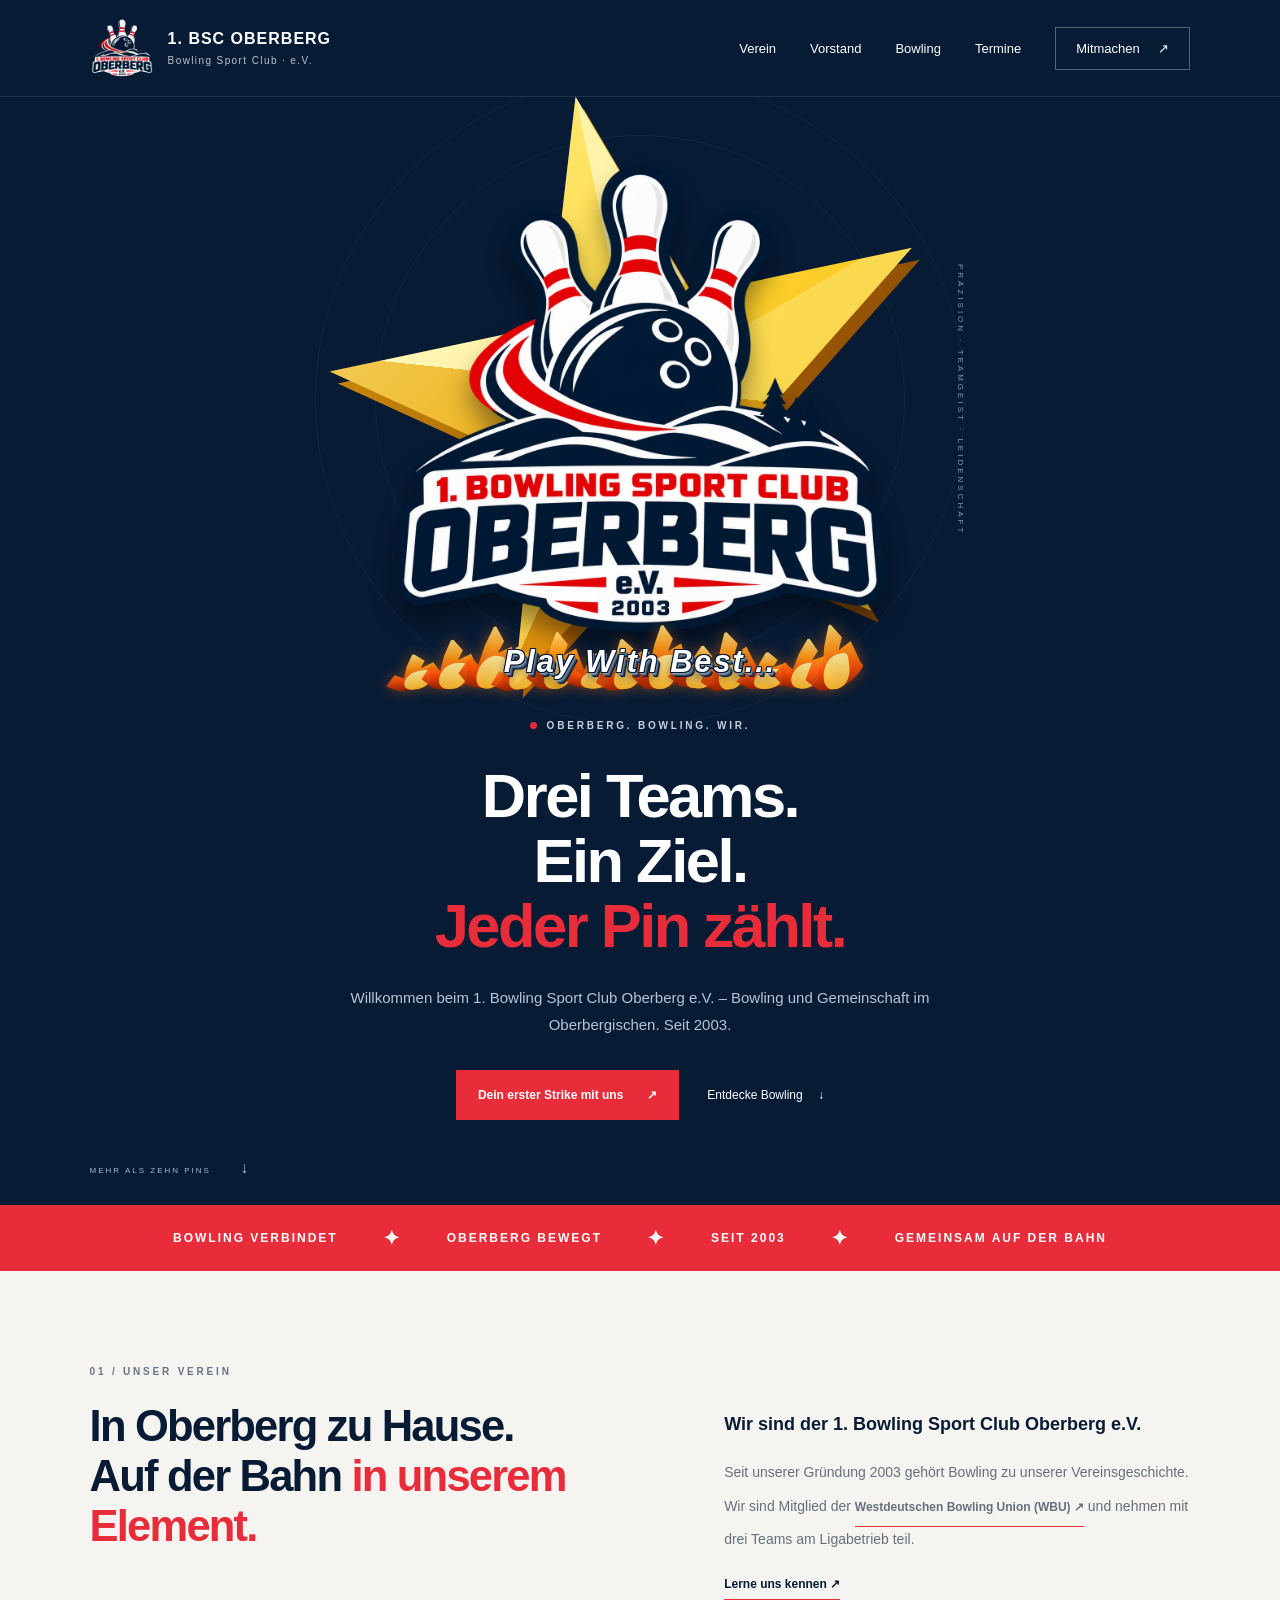
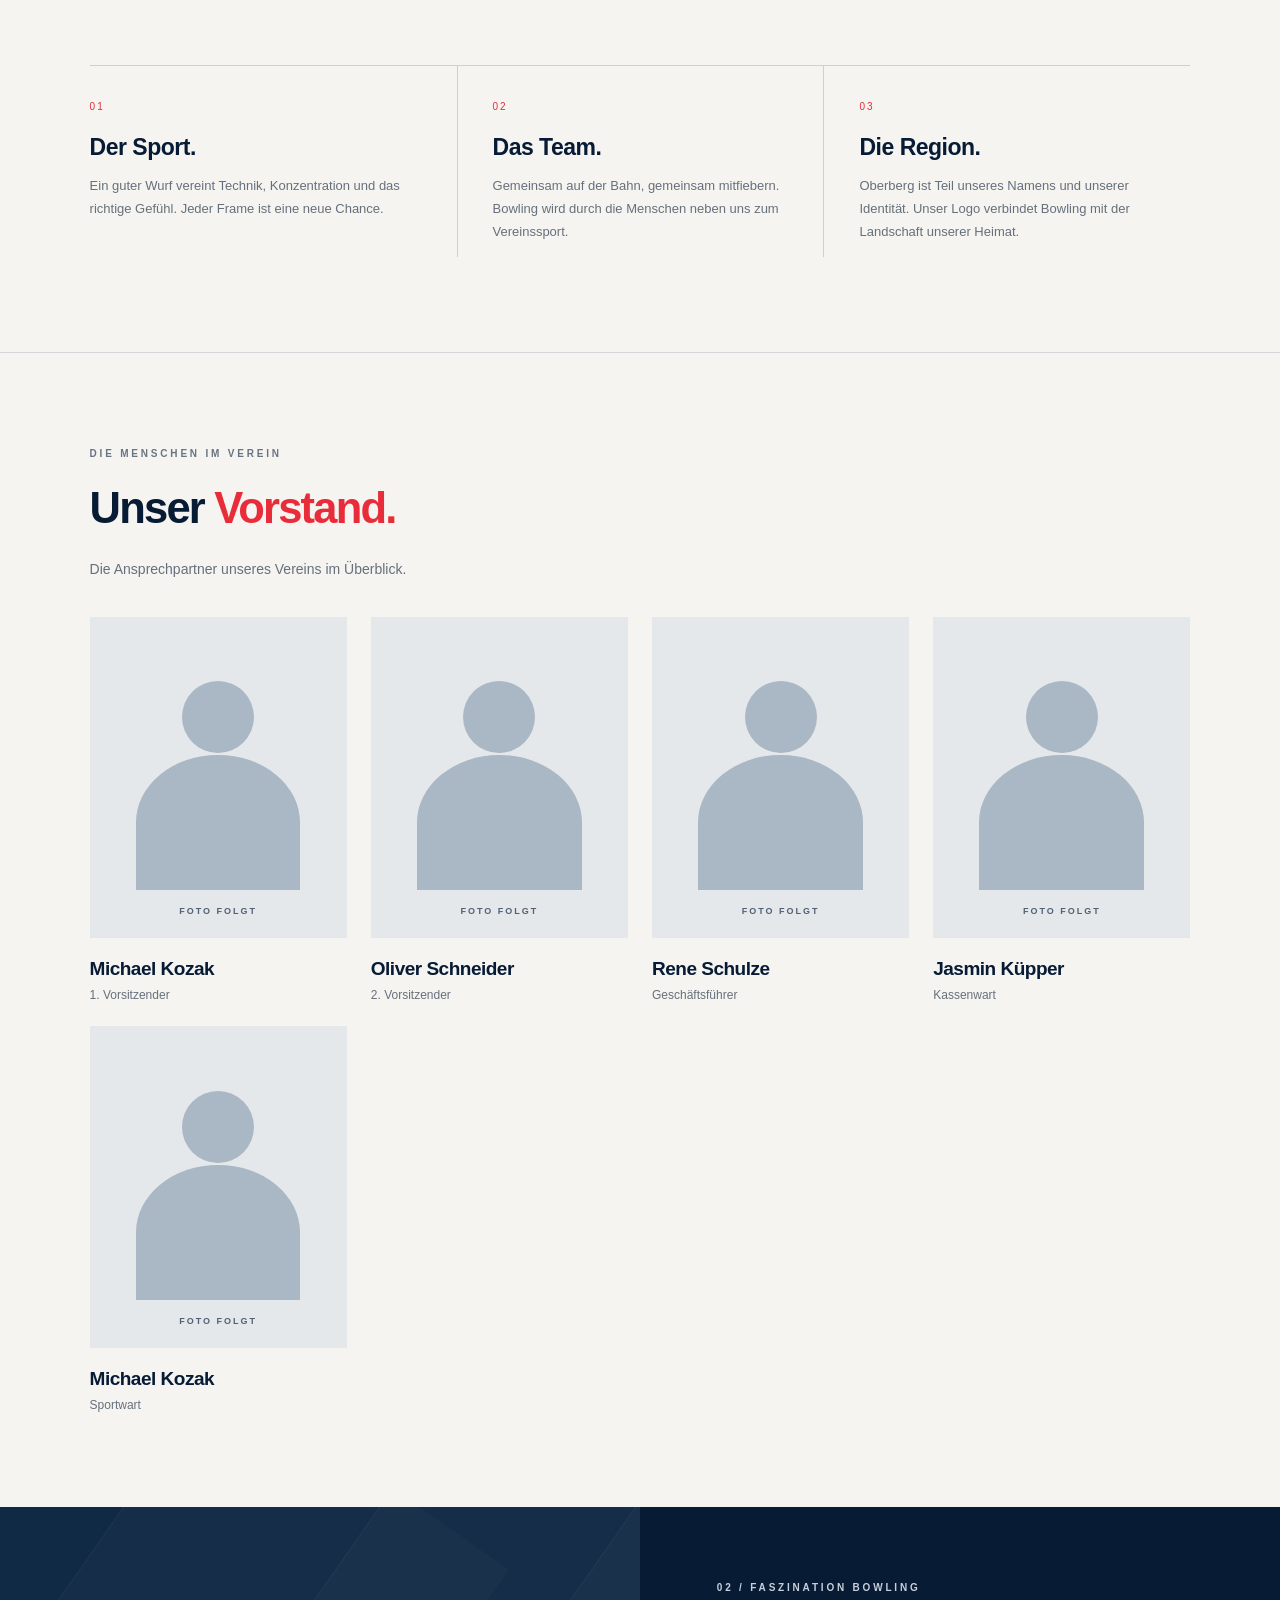
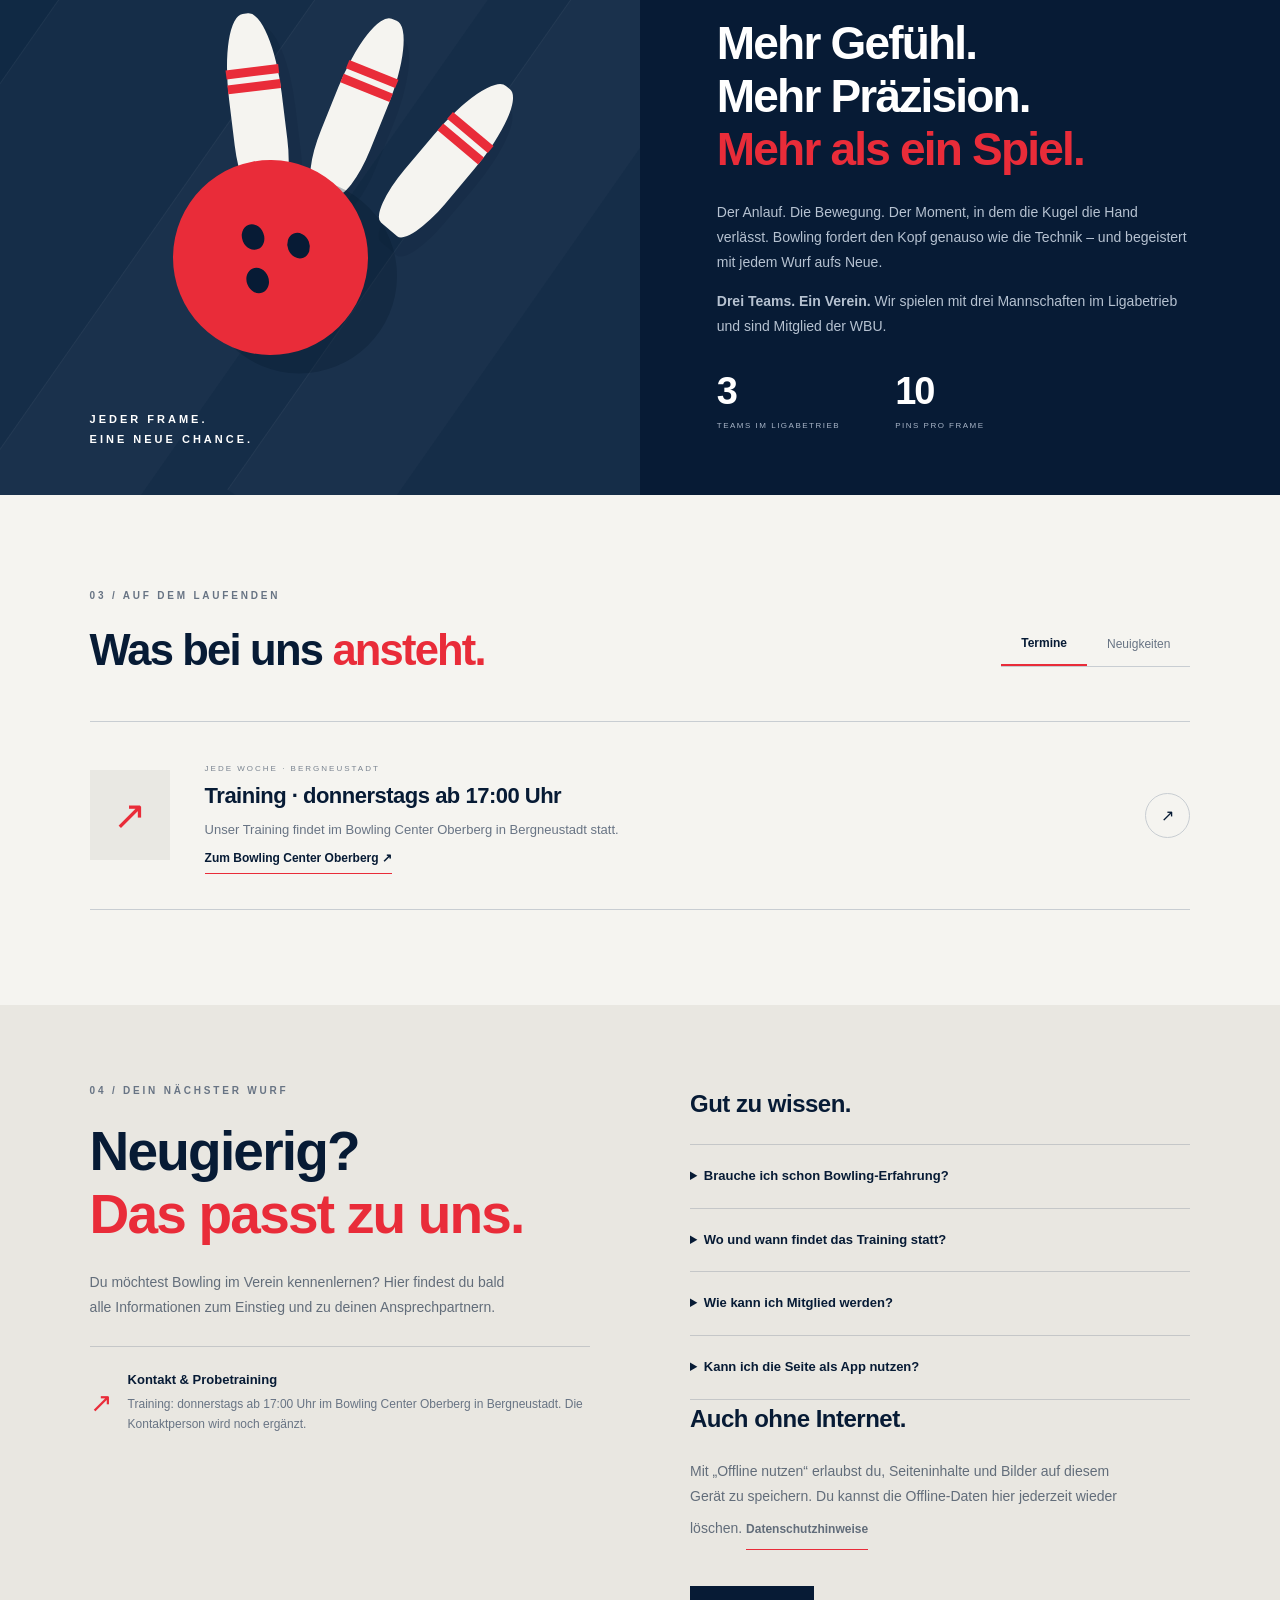
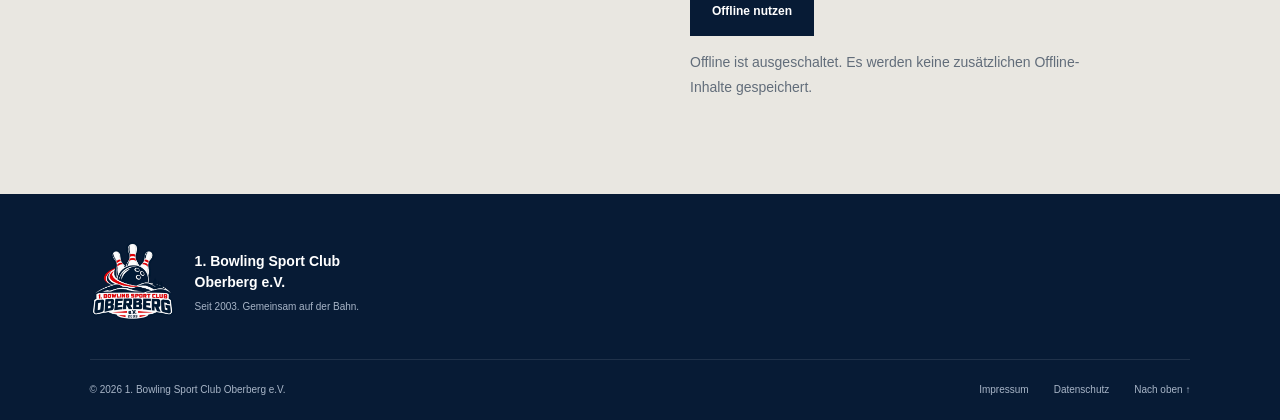
==== commit cd3de555: "Place Play With Best slogan in front of decorative animated flames" ====
--- a/index.html
+++ b/index.html
@@ -8,7 +8,7 @@
 })();
 </script><meta charset="utf-8"><meta name="viewport" content="width=device-width,initial-scale=1"><meta name="theme-color" content="#071b35"><meta name="description" content="1. Bowling Sport Club Oberberg e.V. – Bowling und Gemeinschaft im Oberbergischen. Seit 2003."><meta name="robots" content="noindex,nofollow"><link rel="icon" href="assets/icon-192.png"><link rel="apple-touch-icon" href="assets/icon-192.png"><link rel="manifest" href="manifest.webmanifest"><link rel="stylesheet" href="style.css"><title>1. Bowling Sport Club Oberberg e.V. · Seit 2003</title></head>
 <body><header><a class="brand" href="#start" aria-label="Zur Startseite"><img src="assets/logo.webp" alt=""><span>1. BSC OBERBERG<small>Bowling Sport Club · e.V.</small></span></a><button class="menu" aria-controls="navigation" aria-expanded="false">Menü <span>☰</span></button><nav id="navigation" aria-label="Hauptnavigation"><a href="#verein">Verein</a><a href="#vorstand">Vorstand</a><a href="#bowling">Bowling</a><a href="#termine">Termine</a><a class="nav-cta" href="#mitmachen">Mitmachen <span>↗</span></a></nav></header>
-<main><section class="hero" id="start"><div class="hero-art"><svg class="logo-lightning" viewBox="0 0 560 510" preserveAspectRatio="none" aria-hidden="true" focusable="false"><g class="bolt"><path class="bolt-halo" d="M80 65 L58 112 L79 109 L44 165 L63 157 L37 219 M59 113 L36 126 L44 143"/><path class="bolt-core" d="M80 65 L58 112 L79 109 L44 165 L63 157 L37 219 M59 113 L36 126 L44 143"/></g><g class="bolt"><path class="bolt-halo" d="M480 58 L502 108 L481 104 L516 163 L496 155 L524 215 M501 108 L525 125 L518 144"/><path class="bolt-core" d="M480 58 L502 108 L481 104 L516 163 L496 155 L524 215 M501 108 L525 125 L518 144"/></g><g class="bolt"><path class="bolt-halo" d="M44 282 L71 305 L54 325 L88 348 L69 350 L102 380 M55 325 L30 334 L39 353"/><path class="bolt-core" d="M44 282 L71 305 L54 325 L88 348 L69 350 L102 380 M55 325 L30 334 L39 353"/></g><g class="bolt"><path class="bolt-halo" d="M522 276 L493 301 L510 324 L477 346 L497 351 L462 381 M510 324 L535 336 L526 354"/><path class="bolt-core" d="M522 276 L493 301 L510 324 L477 346 L497 351 L462 381 M510 324 L535 336 L526 354"/></g></svg><div class="hero-confetti" aria-hidden="true"><span class="confetti-cannon left"><i style="--confetti-x:60px;--confetti-y:-110px;--confetti-spin:-240deg;--confetti-color:#ffd329;--confetti-duration:2.70s;--confetti-delay:1.250s"></i><i style="--confetti-x:97px;--confetti-y:-139px;--confetti-spin:311deg;--confetti-color:#ff4655;--confetti-duration:2.84s;--confetti-delay:1.295s"></i><i style="--confetti-x:134px;--confetti-y:-168px;--confetti-spin:-382deg;--confetti-color:#fff7dc;--confetti-duration:2.98s;--confetti-delay:1.340s"></i><i style="--confetti-x:171px;--confetti-y:-197px;--confetti-spin:453deg;--confetti-color:#e92c39;--confetti-duration:3.12s;--confetti-delay:1.385s"></i><i style="--confetti-x:208px;--confetti-y:-226px;--confetti-spin:-524deg;--confetti-color:#f5b42c;--confetti-duration:3.26s;--confetti-delay:1.430s"></i><i style="--confetti-x:75px;--confetti-y:-255px;--confetti-spin:595deg;--confetti-color:#ffd329;--confetti-duration:2.70s;--confetti-delay:1.475s"></i><i style="--confetti-x:112px;--confetti-y:-134px;--confetti-spin:-666deg;--confetti-color:#ff4655;--confetti-duration:2.84s;--confetti-delay:1.520s"></i><i style="--confetti-x:149px;--confetti-y:-163px;--confetti-spin:737deg;--confetti-color:#fff7dc;--confetti-duration:2.98s;--confetti-delay:1.565s"></i><i style="--confetti-x:186px;--confetti-y:-192px;--confetti-spin:-808deg;--confetti-color:#e92c39;--confetti-duration:3.12s;--confetti-delay:1.250s"></i><i style="--confetti-x:223px;--confetti-y:-221px;--confetti-spin:879deg;--confetti-color:#f5b42c;--confetti-duration:3.26s;--confetti-delay:1.295s"></i><i style="--confetti-x:90px;--confetti-y:-250px;--confetti-spin:-250deg;--confetti-color:#ffd329;--confetti-duration:2.70s;--confetti-delay:1.340s"></i><i style="--confetti-x:127px;--confetti-y:-129px;--confetti-spin:321deg;--confetti-color:#ff4655;--confetti-duration:2.84s;--confetti-delay:1.385s"></i><i style="--confetti-x:164px;--confetti-y:-158px;--confetti-spin:-392deg;--confetti-color:#fff7dc;--confetti-duration:2.98s;--confetti-delay:1.430s"></i><i style="--confetti-x:201px;--confetti-y:-187px;--confetti-spin:463deg;--confetti-color:#e92c39;--confetti-duration:3.12s;--confetti-delay:1.475s"></i><i style="--confetti-x:68px;--confetti-y:-216px;--confetti-spin:-534deg;--confetti-color:#f5b42c;--confetti-duration:3.26s;--confetti-delay:1.520s"></i><i style="--confetti-x:105px;--confetti-y:-245px;--confetti-spin:605deg;--confetti-color:#ffd329;--confetti-duration:2.70s;--confetti-delay:1.565s"></i><i style="--confetti-x:142px;--confetti-y:-124px;--confetti-spin:-676deg;--confetti-color:#ff4655;--confetti-duration:2.84s;--confetti-delay:1.250s"></i><i style="--confetti-x:179px;--confetti-y:-153px;--confetti-spin:747deg;--confetti-color:#fff7dc;--confetti-duration:2.98s;--confetti-delay:1.295s"></i><i style="--confetti-x:216px;--confetti-y:-182px;--confetti-spin:-818deg;--confetti-color:#e92c39;--confetti-duration:3.12s;--confetti-delay:1.340s"></i><i style="--confetti-x:83px;--confetti-y:-211px;--confetti-spin:889deg;--confetti-color:#f5b42c;--confetti-duration:3.26s;--confetti-delay:1.385s"></i><i style="--confetti-x:120px;--confetti-y:-240px;--confetti-spin:-260deg;--confetti-color:#ffd329;--confetti-duration:2.70s;--confetti-delay:1.430s"></i><i style="--confetti-x:157px;--confetti-y:-119px;--confetti-spin:331deg;--confetti-color:#ff4655;--confetti-duration:2.84s;--confetti-delay:1.475s"></i><i style="--confetti-x:194px;--confetti-y:-148px;--confetti-spin:-402deg;--confetti-color:#fff7dc;--confetti-duration:2.98s;--confetti-delay:1.520s"></i><i style="--confetti-x:61px;--confetti-y:-177px;--confetti-spin:473deg;--confetti-color:#e92c39;--confetti-duration:3.12s;--confetti-delay:1.565s"></i></span><span class="confetti-cannon right"><i style="--confetti-x:-60px;--confetti-y:-110px;--confetti-spin:-240deg;--confetti-color:#ffd329;--confetti-duration:2.70s;--confetti-delay:1.370s"></i><i style="--confetti-x:-97px;--confetti-y:-139px;--confetti-spin:311deg;--confetti-color:#ff4655;--confetti-duration:2.84s;--confetti-delay:1.415s"></i><i style="--confetti-x:-134px;--confetti-y:-168px;--confetti-spin:-382deg;--confetti-color:#fff7dc;--confetti-duration:2.98s;--confetti-delay:1.460s"></i><i style="--confetti-x:-171px;--confetti-y:-197px;--confetti-spin:453deg;--confetti-color:#e92c39;--confetti-duration:3.12s;--confetti-delay:1.505s"></i><i style="--confetti-x:-208px;--confetti-y:-226px;--confetti-spin:-524deg;--confetti-color:#f5b42c;--confetti-duration:3.26s;--confetti-delay:1.550s"></i><i style="--confetti-x:-75px;--confetti-y:-255px;--confetti-spin:595deg;--confetti-color:#ffd329;--confetti-duration:2.70s;--confetti-delay:1.595s"></i><i style="--confetti-x:-112px;--confetti-y:-134px;--confetti-spin:-666deg;--confetti-color:#ff4655;--confetti-duration:2.84s;--confetti-delay:1.640s"></i><i style="--confetti-x:-149px;--confetti-y:-163px;--confetti-spin:737deg;--confetti-color:#fff7dc;--confetti-duration:2.98s;--confetti-delay:1.685s"></i><i style="--confetti-x:-186px;--confetti-y:-192px;--confetti-spin:-808deg;--confetti-color:#e92c39;--confetti-duration:3.12s;--confetti-delay:1.370s"></i><i style="--confetti-x:-223px;--confetti-y:-221px;--confetti-spin:879deg;--confetti-color:#f5b42c;--confetti-duration:3.26s;--confetti-delay:1.415s"></i><i style="--confetti-x:-90px;--confetti-y:-250px;--confetti-spin:-250deg;--confetti-color:#ffd329;--confetti-duration:2.70s;--confetti-delay:1.460s"></i><i style="--confetti-x:-127px;--confetti-y:-129px;--confetti-spin:321deg;--confetti-color:#ff4655;--confetti-duration:2.84s;--confetti-delay:1.505s"></i><i style="--confetti-x:-164px;--confetti-y:-158px;--confetti-spin:-392deg;--confetti-color:#fff7dc;--confetti-duration:2.98s;--confetti-delay:1.550s"></i><i style="--confetti-x:-201px;--confetti-y:-187px;--confetti-spin:463deg;--confetti-color:#e92c39;--confetti-duration:3.12s;--confetti-delay:1.595s"></i><i style="--confetti-x:-68px;--confetti-y:-216px;--confetti-spin:-534deg;--confetti-color:#f5b42c;--confetti-duration:3.26s;--confetti-delay:1.640s"></i><i style="--confetti-x:-105px;--confetti-y:-245px;--confetti-spin:605deg;--confetti-color:#ffd329;--confetti-duration:2.70s;--confetti-delay:1.685s"></i><i style="--confetti-x:-142px;--confetti-y:-124px;--confetti-spin:-676deg;--confetti-color:#ff4655;--confetti-duration:2.84s;--confetti-delay:1.370s"></i><i style="--confetti-x:-179px;--confetti-y:-153px;--confetti-spin:747deg;--confetti-color:#fff7dc;--confetti-duration:2.98s;--confetti-delay:1.415s"></i><i style="--confetti-x:-216px;--confetti-y:-182px;--confetti-spin:-818deg;--confetti-color:#e92c39;--confetti-duration:3.12s;--confetti-delay:1.460s"></i><i style="--confetti-x:-83px;--confetti-y:-211px;--confetti-spin:889deg;--confetti-color:#f5b42c;--confetti-duration:3.26s;--confetti-delay:1.505s"></i><i style="--confetti-x:-120px;--confetti-y:-240px;--confetti-spin:-260deg;--confetti-color:#ffd329;--confetti-duration:2.70s;--confetti-delay:1.550s"></i><i style="--confetti-x:-157px;--confetti-y:-119px;--confetti-spin:331deg;--confetti-color:#ff4655;--confetti-duration:2.84s;--confetti-delay:1.595s"></i><i style="--confetti-x:-194px;--confetti-y:-148px;--confetti-spin:-402deg;--confetti-color:#fff7dc;--confetti-duration:2.98s;--confetti-delay:1.640s"></i><i style="--confetti-x:-61px;--confetti-y:-177px;--confetti-spin:473deg;--confetti-color:#e92c39;--confetti-duration:3.12s;--confetti-delay:1.685s"></i></span></div><div class="hero-fireworks" aria-hidden="true"><span class="firework-burst"><i style="--spark-x:65px;--spark-y:12px"></i><i style="--spark-x:42px;--spark-y:36px"></i><i style="--spark-x:33px;--spark-y:68px"></i><i style="--spark-x:0px;--spark-y:60px"></i><i style="--spark-x:-32px;--spark-y:68px"></i><i style="--spark-x:-42px;--spark-y:36px"></i><i style="--spark-x:-65px;--spark-y:12px"></i><i style="--spark-x:-42px;--spark-y:-12px"></i><i style="--spark-x:-33px;--spark-y:-44px"></i><i style="--spark-x:0px;--spark-y:-36px"></i><i style="--spark-x:33px;--spark-y:-44px"></i><i style="--spark-x:42px;--spark-y:-12px"></i></span><span class="firework-burst"><i style="--spark-x:65px;--spark-y:12px"></i><i style="--spark-x:42px;--spark-y:36px"></i><i style="--spark-x:33px;--spark-y:68px"></i><i style="--spark-x:0px;--spark-y:60px"></i><i style="--spark-x:-32px;--spark-y:68px"></i><i style="--spark-x:-42px;--spark-y:36px"></i><i style="--spark-x:-65px;--spark-y:12px"></i><i style="--spark-x:-42px;--spark-y:-12px"></i><i style="--spark-x:-33px;--spark-y:-44px"></i><i style="--spark-x:0px;--spark-y:-36px"></i><i style="--spark-x:33px;--spark-y:-44px"></i><i style="--spark-x:42px;--spark-y:-12px"></i></span><span class="firework-burst"><i style="--spark-x:65px;--spark-y:12px"></i><i style="--spark-x:42px;--spark-y:36px"></i><i style="--spark-x:33px;--spark-y:68px"></i><i style="--spark-x:0px;--spark-y:60px"></i><i style="--spark-x:-32px;--spark-y:68px"></i><i style="--spark-x:-42px;--spark-y:36px"></i><i style="--spark-x:-65px;--spark-y:12px"></i><i style="--spark-x:-42px;--spark-y:-12px"></i><i style="--spark-x:-33px;--spark-y:-44px"></i><i style="--spark-x:0px;--spark-y:-36px"></i><i style="--spark-x:33px;--spark-y:-44px"></i><i style="--spark-x:42px;--spark-y:-12px"></i></span></div><div class="orbit one"></div><div class="orbit two"></div><span class="vertical">PRÄZISION · TEAMGEIST · LEIDENSCHAFT</span><img src="assets/logo.webp" alt="Vereinslogo des 1. Bowling Sport Club Oberberg e.V. mit Bowlingkugel, Pins und Oberberger Landschaft"><p class="club-slogan">Play With The Best...</p></div><div class="hero-copy"><div class="eyebrow"><span></span> OBERBERG. BOWLING. WIR.</div><h1>Drei Teams.<br>Ein Ziel.<br><em>Jeder Pin zählt.</em></h1><p>Willkommen beim 1. Bowling Sport Club Oberberg e.V. – Bowling und Gemeinschaft im Oberbergischen. Seit 2003.</p><div class="actions"><a class="button red" href="#mitmachen">Dein erster Strike mit uns <span>↗</span></a><a class="text-link" href="#bowling">Entdecke Bowling <span>↓</span></a></div></div><a class="scroll" href="#verein">MEHR ALS ZEHN PINS <span>↓</span></a></section>
+<main><section class="hero" id="start"><div class="hero-art"><div class="hero-confetti" aria-hidden="true"><span class="confetti-cannon left"><i style="--confetti-x:60px;--confetti-y:-110px;--confetti-spin:-240deg;--confetti-color:#ffd329;--confetti-duration:2.70s;--confetti-delay:1.250s"></i><i style="--confetti-x:97px;--confetti-y:-139px;--confetti-spin:311deg;--confetti-color:#ff4655;--confetti-duration:2.84s;--confetti-delay:1.295s"></i><i style="--confetti-x:134px;--confetti-y:-168px;--confetti-spin:-382deg;--confetti-color:#fff7dc;--confetti-duration:2.98s;--confetti-delay:1.340s"></i><i style="--confetti-x:171px;--confetti-y:-197px;--confetti-spin:453deg;--confetti-color:#e92c39;--confetti-duration:3.12s;--confetti-delay:1.385s"></i><i style="--confetti-x:208px;--confetti-y:-226px;--confetti-spin:-524deg;--confetti-color:#f5b42c;--confetti-duration:3.26s;--confetti-delay:1.430s"></i><i style="--confetti-x:75px;--confetti-y:-255px;--confetti-spin:595deg;--confetti-color:#ffd329;--confetti-duration:2.70s;--confetti-delay:1.475s"></i><i style="--confetti-x:112px;--confetti-y:-134px;--confetti-spin:-666deg;--confetti-color:#ff4655;--confetti-duration:2.84s;--confetti-delay:1.520s"></i><i style="--confetti-x:149px;--confetti-y:-163px;--confetti-spin:737deg;--confetti-color:#fff7dc;--confetti-duration:2.98s;--confetti-delay:1.565s"></i><i style="--confetti-x:186px;--confetti-y:-192px;--confetti-spin:-808deg;--confetti-color:#e92c39;--confetti-duration:3.12s;--confetti-delay:1.250s"></i><i style="--confetti-x:223px;--confetti-y:-221px;--confetti-spin:879deg;--confetti-color:#f5b42c;--confetti-duration:3.26s;--confetti-delay:1.295s"></i><i style="--confetti-x:90px;--confetti-y:-250px;--confetti-spin:-250deg;--confetti-color:#ffd329;--confetti-duration:2.70s;--confetti-delay:1.340s"></i><i style="--confetti-x:127px;--confetti-y:-129px;--confetti-spin:321deg;--confetti-color:#ff4655;--confetti-duration:2.84s;--confetti-delay:1.385s"></i><i style="--confetti-x:164px;--confetti-y:-158px;--confetti-spin:-392deg;--confetti-color:#fff7dc;--confetti-duration:2.98s;--confetti-delay:1.430s"></i><i style="--confetti-x:201px;--confetti-y:-187px;--confetti-spin:463deg;--confetti-color:#e92c39;--confetti-duration:3.12s;--confetti-delay:1.475s"></i><i style="--confetti-x:68px;--confetti-y:-216px;--confetti-spin:-534deg;--confetti-color:#f5b42c;--confetti-duration:3.26s;--confetti-delay:1.520s"></i><i style="--confetti-x:105px;--confetti-y:-245px;--confetti-spin:605deg;--confetti-color:#ffd329;--confetti-duration:2.70s;--confetti-delay:1.565s"></i><i style="--confetti-x:142px;--confetti-y:-124px;--confetti-spin:-676deg;--confetti-color:#ff4655;--confetti-duration:2.84s;--confetti-delay:1.250s"></i><i style="--confetti-x:179px;--confetti-y:-153px;--confetti-spin:747deg;--confetti-color:#fff7dc;--confetti-duration:2.98s;--confetti-delay:1.295s"></i><i style="--confetti-x:216px;--confetti-y:-182px;--confetti-spin:-818deg;--confetti-color:#e92c39;--confetti-duration:3.12s;--confetti-delay:1.340s"></i><i style="--confetti-x:83px;--confetti-y:-211px;--confetti-spin:889deg;--confetti-color:#f5b42c;--confetti-duration:3.26s;--confetti-delay:1.385s"></i><i style="--confetti-x:120px;--confetti-y:-240px;--confetti-spin:-260deg;--confetti-color:#ffd329;--confetti-duration:2.70s;--confetti-delay:1.430s"></i><i style="--confetti-x:157px;--confetti-y:-119px;--confetti-spin:331deg;--confetti-color:#ff4655;--confetti-duration:2.84s;--confetti-delay:1.475s"></i><i style="--confetti-x:194px;--confetti-y:-148px;--confetti-spin:-402deg;--confetti-color:#fff7dc;--confetti-duration:2.98s;--confetti-delay:1.520s"></i><i style="--confetti-x:61px;--confetti-y:-177px;--confetti-spin:473deg;--confetti-color:#e92c39;--confetti-duration:3.12s;--confetti-delay:1.565s"></i></span><span class="confetti-cannon right"><i style="--confetti-x:-60px;--confetti-y:-110px;--confetti-spin:-240deg;--confetti-color:#ffd329;--confetti-duration:2.70s;--confetti-delay:1.370s"></i><i style="--confetti-x:-97px;--confetti-y:-139px;--confetti-spin:311deg;--confetti-color:#ff4655;--confetti-duration:2.84s;--confetti-delay:1.415s"></i><i style="--confetti-x:-134px;--confetti-y:-168px;--confetti-spin:-382deg;--confetti-color:#fff7dc;--confetti-duration:2.98s;--confetti-delay:1.460s"></i><i style="--confetti-x:-171px;--confetti-y:-197px;--confetti-spin:453deg;--confetti-color:#e92c39;--confetti-duration:3.12s;--confetti-delay:1.505s"></i><i style="--confetti-x:-208px;--confetti-y:-226px;--confetti-spin:-524deg;--confetti-color:#f5b42c;--confetti-duration:3.26s;--confetti-delay:1.550s"></i><i style="--confetti-x:-75px;--confetti-y:-255px;--confetti-spin:595deg;--confetti-color:#ffd329;--confetti-duration:2.70s;--confetti-delay:1.595s"></i><i style="--confetti-x:-112px;--confetti-y:-134px;--confetti-spin:-666deg;--confetti-color:#ff4655;--confetti-duration:2.84s;--confetti-delay:1.640s"></i><i style="--confetti-x:-149px;--confetti-y:-163px;--confetti-spin:737deg;--confetti-color:#fff7dc;--confetti-duration:2.98s;--confetti-delay:1.685s"></i><i style="--confetti-x:-186px;--confetti-y:-192px;--confetti-spin:-808deg;--confetti-color:#e92c39;--confetti-duration:3.12s;--confetti-delay:1.370s"></i><i style="--confetti-x:-223px;--confetti-y:-221px;--confetti-spin:879deg;--confetti-color:#f5b42c;--confetti-duration:3.26s;--confetti-delay:1.415s"></i><i style="--confetti-x:-90px;--confetti-y:-250px;--confetti-spin:-250deg;--confetti-color:#ffd329;--confetti-duration:2.70s;--confetti-delay:1.460s"></i><i style="--confetti-x:-127px;--confetti-y:-129px;--confetti-spin:321deg;--confetti-color:#ff4655;--confetti-duration:2.84s;--confetti-delay:1.505s"></i><i style="--confetti-x:-164px;--confetti-y:-158px;--confetti-spin:-392deg;--confetti-color:#fff7dc;--confetti-duration:2.98s;--confetti-delay:1.550s"></i><i style="--confetti-x:-201px;--confetti-y:-187px;--confetti-spin:463deg;--confetti-color:#e92c39;--confetti-duration:3.12s;--confetti-delay:1.595s"></i><i style="--confetti-x:-68px;--confetti-y:-216px;--confetti-spin:-534deg;--confetti-color:#f5b42c;--confetti-duration:3.26s;--confetti-delay:1.640s"></i><i style="--confetti-x:-105px;--confetti-y:-245px;--confetti-spin:605deg;--confetti-color:#ffd329;--confetti-duration:2.70s;--confetti-delay:1.685s"></i><i style="--confetti-x:-142px;--confetti-y:-124px;--confetti-spin:-676deg;--confetti-color:#ff4655;--confetti-duration:2.84s;--confetti-delay:1.370s"></i><i style="--confetti-x:-179px;--confetti-y:-153px;--confetti-spin:747deg;--confetti-color:#fff7dc;--confetti-duration:2.98s;--confetti-delay:1.415s"></i><i style="--confetti-x:-216px;--confetti-y:-182px;--confetti-spin:-818deg;--confetti-color:#e92c39;--confetti-duration:3.12s;--confetti-delay:1.460s"></i><i style="--confetti-x:-83px;--confetti-y:-211px;--confetti-spin:889deg;--confetti-color:#f5b42c;--confetti-duration:3.26s;--confetti-delay:1.505s"></i><i style="--confetti-x:-120px;--confetti-y:-240px;--confetti-spin:-260deg;--confetti-color:#ffd329;--confetti-duration:2.70s;--confetti-delay:1.550s"></i><i style="--confetti-x:-157px;--confetti-y:-119px;--confetti-spin:331deg;--confetti-color:#ff4655;--confetti-duration:2.84s;--confetti-delay:1.595s"></i><i style="--confetti-x:-194px;--confetti-y:-148px;--confetti-spin:-402deg;--confetti-color:#fff7dc;--confetti-duration:2.98s;--confetti-delay:1.640s"></i><i style="--confetti-x:-61px;--confetti-y:-177px;--confetti-spin:473deg;--confetti-color:#e92c39;--confetti-duration:3.12s;--confetti-delay:1.685s"></i></span></div><div class="hero-fireworks" aria-hidden="true"><span class="firework-burst"><i style="--spark-x:65px;--spark-y:12px"></i><i style="--spark-x:42px;--spark-y:36px"></i><i style="--spark-x:33px;--spark-y:68px"></i><i style="--spark-x:0px;--spark-y:60px"></i><i style="--spark-x:-32px;--spark-y:68px"></i><i style="--spark-x:-42px;--spark-y:36px"></i><i style="--spark-x:-65px;--spark-y:12px"></i><i style="--spark-x:-42px;--spark-y:-12px"></i><i style="--spark-x:-33px;--spark-y:-44px"></i><i style="--spark-x:0px;--spark-y:-36px"></i><i style="--spark-x:33px;--spark-y:-44px"></i><i style="--spark-x:42px;--spark-y:-12px"></i></span><span class="firework-burst"><i style="--spark-x:65px;--spark-y:12px"></i><i style="--spark-x:42px;--spark-y:36px"></i><i style="--spark-x:33px;--spark-y:68px"></i><i style="--spark-x:0px;--spark-y:60px"></i><i style="--spark-x:-32px;--spark-y:68px"></i><i style="--spark-x:-42px;--spark-y:36px"></i><i style="--spark-x:-65px;--spark-y:12px"></i><i style="--spark-x:-42px;--spark-y:-12px"></i><i style="--spark-x:-33px;--spark-y:-44px"></i><i style="--spark-x:0px;--spark-y:-36px"></i><i style="--spark-x:33px;--spark-y:-44px"></i><i style="--spark-x:42px;--spark-y:-12px"></i></span><span class="firework-burst"><i style="--spark-x:65px;--spark-y:12px"></i><i style="--spark-x:42px;--spark-y:36px"></i><i style="--spark-x:33px;--spark-y:68px"></i><i style="--spark-x:0px;--spark-y:60px"></i><i style="--spark-x:-32px;--spark-y:68px"></i><i style="--spark-x:-42px;--spark-y:36px"></i><i style="--spark-x:-65px;--spark-y:12px"></i><i style="--spark-x:-42px;--spark-y:-12px"></i><i style="--spark-x:-33px;--spark-y:-44px"></i><i style="--spark-x:0px;--spark-y:-36px"></i><i style="--spark-x:33px;--spark-y:-44px"></i><i style="--spark-x:42px;--spark-y:-12px"></i></span></div><div class="orbit one"></div><div class="orbit two"></div><span class="vertical">PRÄZISION · TEAMGEIST · LEIDENSCHAFT</span><img src="assets/logo.webp" alt="Vereinslogo des 1. Bowling Sport Club Oberberg e.V. mit Bowlingkugel, Pins und Oberberger Landschaft"><p class="club-slogan"><span class="slogan-fire" aria-hidden="true"><i style="--fire-left:-2%;--fire-height:48%;--fire-angle:-7deg;--fire-delay:-0.00s"></i><i style="--fire-left:5.1%;--fire-height:67%;--fire-angle:0deg;--fire-delay:-0.37s"></i><i style="--fire-left:12.2%;--fire-height:86%;--fire-angle:7deg;--fire-delay:-0.74s"></i><i style="--fire-left:19.299999999999997%;--fire-height:58%;--fire-angle:-7deg;--fire-delay:-1.11s"></i><i style="--fire-left:26.4%;--fire-height:77%;--fire-angle:0deg;--fire-delay:-1.48s"></i><i style="--fire-left:33.5%;--fire-height:49%;--fire-angle:7deg;--fire-delay:-1.85s"></i><i style="--fire-left:40.599999999999994%;--fire-height:68%;--fire-angle:-7deg;--fire-delay:-2.22s"></i><i style="--fire-left:47.699999999999996%;--fire-height:87%;--fire-angle:0deg;--fire-delay:-2.59s"></i><i style="--fire-left:54.8%;--fire-height:59%;--fire-angle:7deg;--fire-delay:-2.96s"></i><i style="--fire-left:61.9%;--fire-height:78%;--fire-angle:-7deg;--fire-delay:-3.33s"></i><i style="--fire-left:69%;--fire-height:50%;--fire-angle:0deg;--fire-delay:-3.70s"></i><i style="--fire-left:76.1%;--fire-height:69%;--fire-angle:7deg;--fire-delay:-4.07s"></i><i style="--fire-left:83.19999999999999%;--fire-height:88%;--fire-angle:-7deg;--fire-delay:-4.44s"></i></span><span class="slogan-text">Play With Best...</span></p></div><div class="hero-copy"><div class="eyebrow"><span></span> OBERBERG. BOWLING. WIR.</div><h1>Drei Teams.<br>Ein Ziel.<br><em>Jeder Pin zählt.</em></h1><p>Willkommen beim 1. Bowling Sport Club Oberberg e.V. – Bowling und Gemeinschaft im Oberbergischen. Seit 2003.</p><div class="actions"><a class="button red" href="#mitmachen">Dein erster Strike mit uns <span>↗</span></a><a class="text-link" href="#bowling">Entdecke Bowling <span>↓</span></a></div></div><a class="scroll" href="#verein">MEHR ALS ZEHN PINS <span>↓</span></a></section>
 <div class="ticker" aria-hidden="true"><span>BOWLING VERBINDET</span><b>✦</b><span>OBERBERG BEWEGT</span><b>✦</b><span>SEIT 2003</span><b>✦</b><span>GEMEINSAM AUF DER BAHN</span></div>
 <section class="section about" id="verein"><div><div class="eyebrow dark">01 / UNSER VEREIN</div><h2>In Oberberg zu Hause.<br>Auf der Bahn <em>in unserem Element.</em></h2></div><div class="about-copy"><p class="lead">Wir sind der 1. Bowling Sport Club Oberberg e.V.</p><p>Seit unserer Gründung 2003 gehört Bowling zu unserer Vereinsgeschichte. Wir sind Mitglied der <a class="inline-link" href="https://www.wbubowling.de/" target="_blank" rel="noopener noreferrer">Westdeutschen Bowling Union (WBU) ↗</a> und nehmen mit drei Teams am Ligabetrieb teil.</p><a class="inline-link" href="#mitmachen">Lerne uns kennen ↗</a></div><div class="values"><article><span>01</span><h3>Der Sport.</h3><p>Ein guter Wurf vereint Technik, Konzentration und das richtige Gefühl. Jeder Frame ist eine neue Chance.</p></article><article><span>02</span><h3>Das Team.</h3><p>Gemeinsam auf der Bahn, gemeinsam mitfiebern. Bowling wird durch die Menschen neben uns zum Vereinssport.</p></article><article><span>03</span><h3>Die Region.</h3><p>Oberberg ist Teil unseres Namens und unserer Identität. Unser Logo verbindet Bowling mit der Landschaft unserer Heimat.</p></article></div></section>
 <section class="section board" id="vorstand" aria-labelledby="board-heading"><div class="eyebrow dark">DIE MENSCHEN IM VEREIN</div><h2 id="board-heading">Unser <em>Vorstand.</em></h2><p class="board-intro">Die Ansprechpartner unseres Vereins im Überblick.</p><div class="board-grid"><article class="board-card" aria-label="1. Vorsitzender: Michael Kozak"><div class="portrait-placeholder" role="img" aria-label="Foto von Michael Kozak folgt"><span>FOTO FOLGT</span></div><h3>Michael Kozak</h3><p>1. Vorsitzender</p></article><article class="board-card" aria-label="2. Vorsitzender: Oliver Schneider"><div class="portrait-placeholder" role="img" aria-label="Foto von Oliver Schneider folgt"><span>FOTO FOLGT</span></div><h3>Oliver Schneider</h3><p>2. Vorsitzender</p></article><article class="board-card" aria-label="Geschäftsführer: Rene Schulze"><div class="portrait-placeholder" role="img" aria-label="Foto von Rene Schulze folgt"><span>FOTO FOLGT</span></div><h3>Rene Schulze</h3><p>Geschäftsführer</p></article><article class="board-card" aria-label="Kassenwart: Jasmin Küpper"><div class="portrait-placeholder" role="img" aria-label="Foto von Jasmin Küpper folgt"><span>FOTO FOLGT</span></div><h3>Jasmin Küpper</h3><p>Kassenwart</p></article><article class="board-card" aria-label="Sportwart: Michael Kozak"><div class="portrait-placeholder" role="img" aria-label="Foto von Michael Kozak folgt"><span>FOTO FOLGT</span></div><h3>Michael Kozak</h3><p>Sportwart</p></article></div></section>
--- a/style.css
+++ b/style.css
@@ -304,3 +304,21 @@
  13%,18%{opacity:1}
  28%,100%{opacity:0}
 }
+
+/* Animierter Flammensaum hinter dem weißen Vereinsslogan */
+.hero-art .club-slogan{isolation:isolate}
+.club-slogan .slogan-text{position:relative;z-index:1}
+.slogan-fire{position:absolute;left:6%;right:6%;bottom:-7px;height:76px;z-index:-1;pointer-events:none;filter:drop-shadow(0 0 7px #ff710077)}
+.slogan-fire i{position:absolute;bottom:0;left:var(--fire-left);width:14%;height:var(--fire-height);transform-origin:50% 100%;transform:rotate(var(--fire-angle));border-radius:70% 15% 65% 30%;background:linear-gradient(0deg,#9d2000 0%,#f34b08 28%,#ff9c18 63%,#ffe384 100%);clip-path:polygon(48% 0%,64% 24%,57% 43%,76% 31%,86% 63%,96% 83%,76% 100%,23% 100%,4% 81%,18% 53%,31% 65%,37% 34%);opacity:.9}
+.slogan-fire i::after{content:"";position:absolute;inset:48% 30% 0;background:linear-gradient(0deg,#ffb824,#fff0a1);border-radius:70% 15% 60% 30%}
+@media(prefers-reduced-motion:no-preference){
+ .slogan-fire i{animation:bsc-slogan-fire 5s ease-in-out var(--fire-delay) infinite}
+}
+@keyframes bsc-slogan-fire{
+ 0%,100%{transform:rotate(var(--fire-angle)) scale(.9,.85)}
+ 17%{transform:rotate(calc(var(--fire-angle) + 5deg)) scale(.86,1.06)}
+ 35%{transform:rotate(calc(var(--fire-angle) - 4deg)) scale(1,.82)}
+ 54%{transform:rotate(calc(var(--fire-angle) + 3deg)) scale(.91,1.12)}
+ 76%{transform:rotate(calc(var(--fire-angle) - 6deg)) scale(1.03,.9)}
+}
+@media(max-width:620px){.slogan-fire{height:55px;bottom:-5px;left:3%;right:3%}}
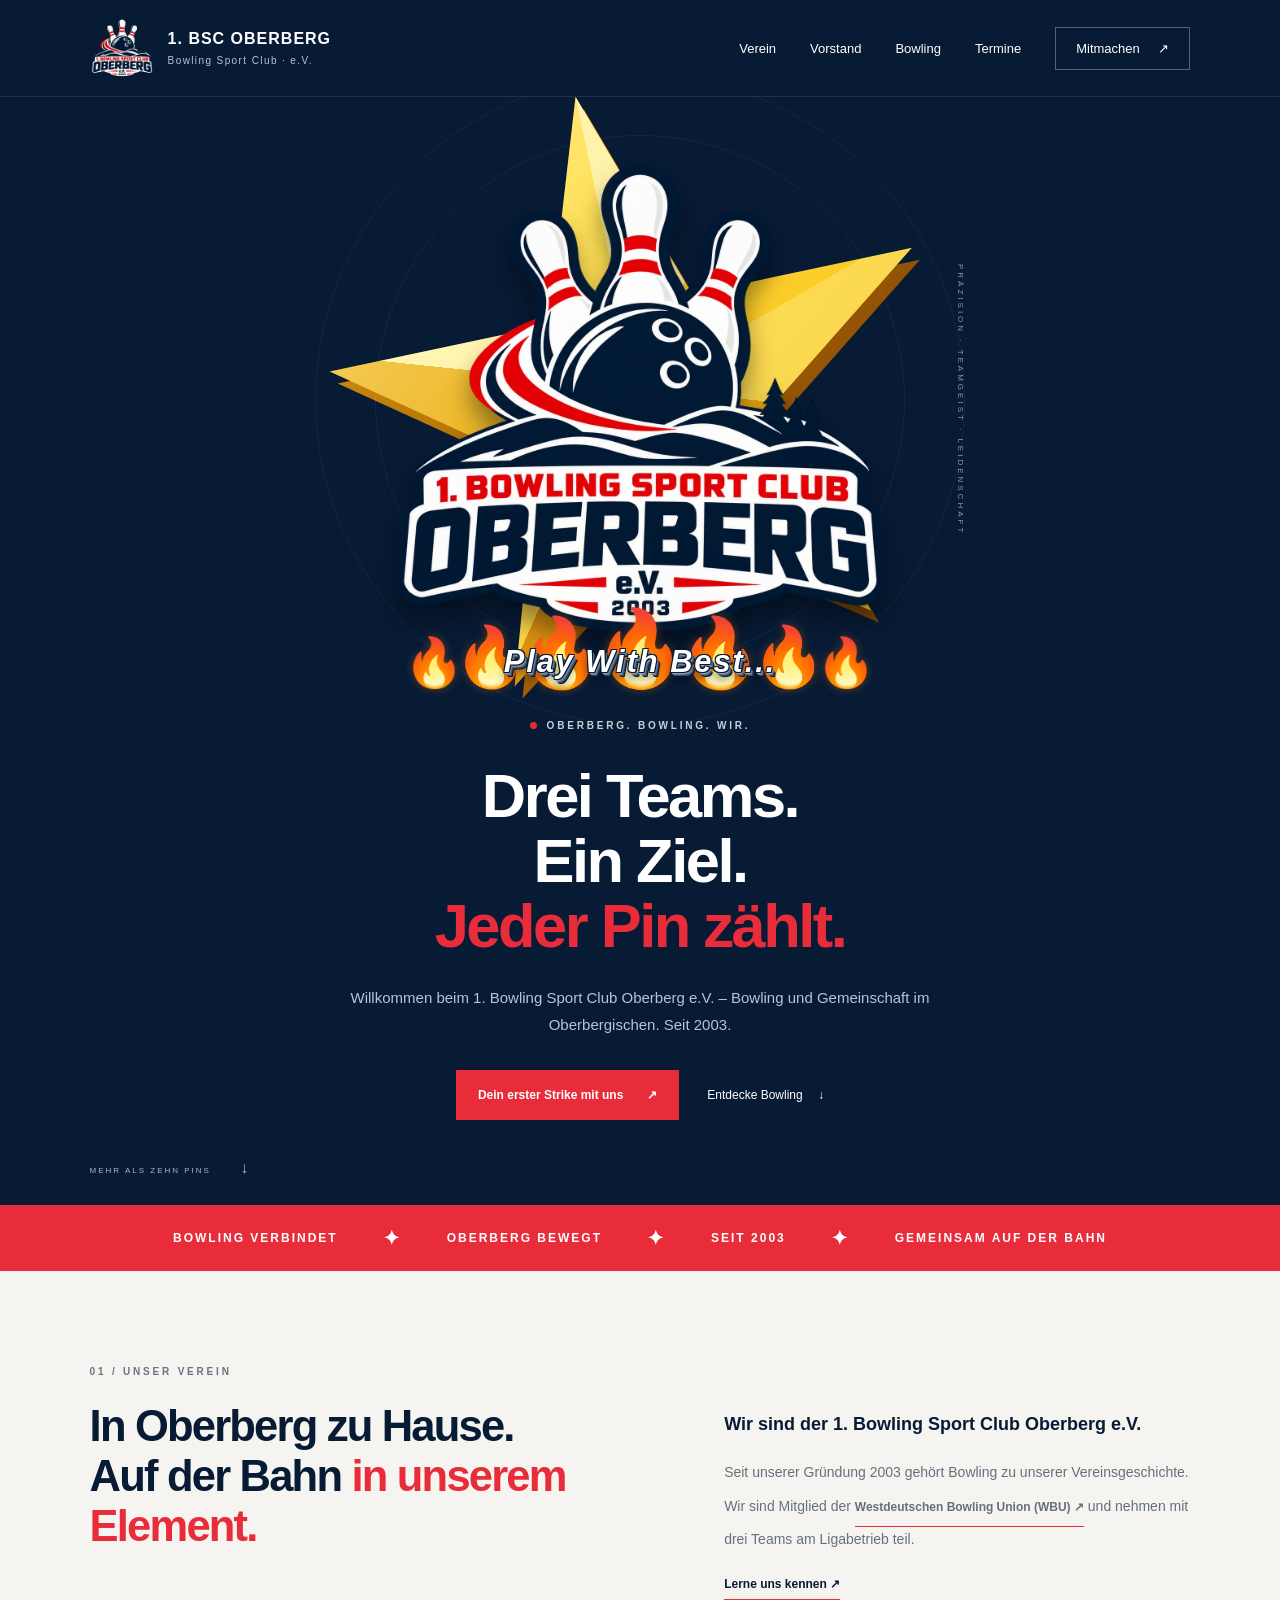
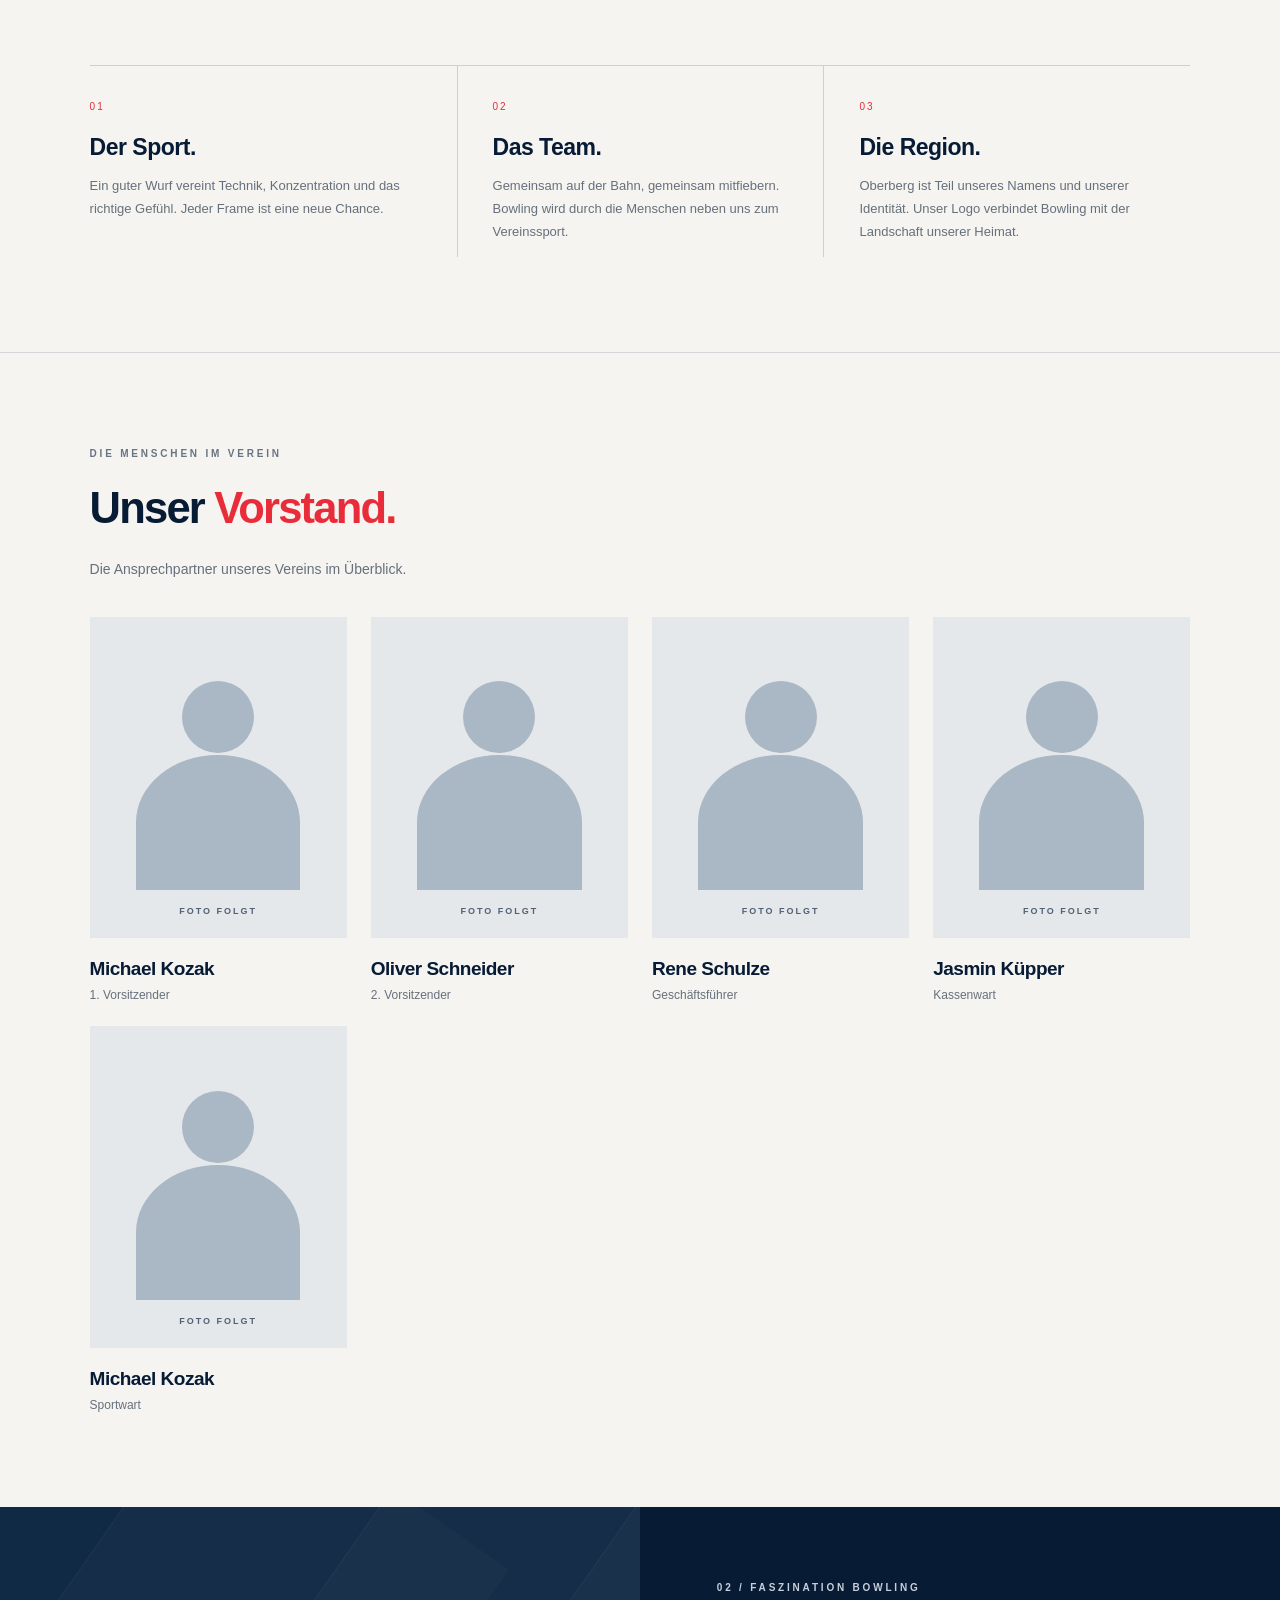
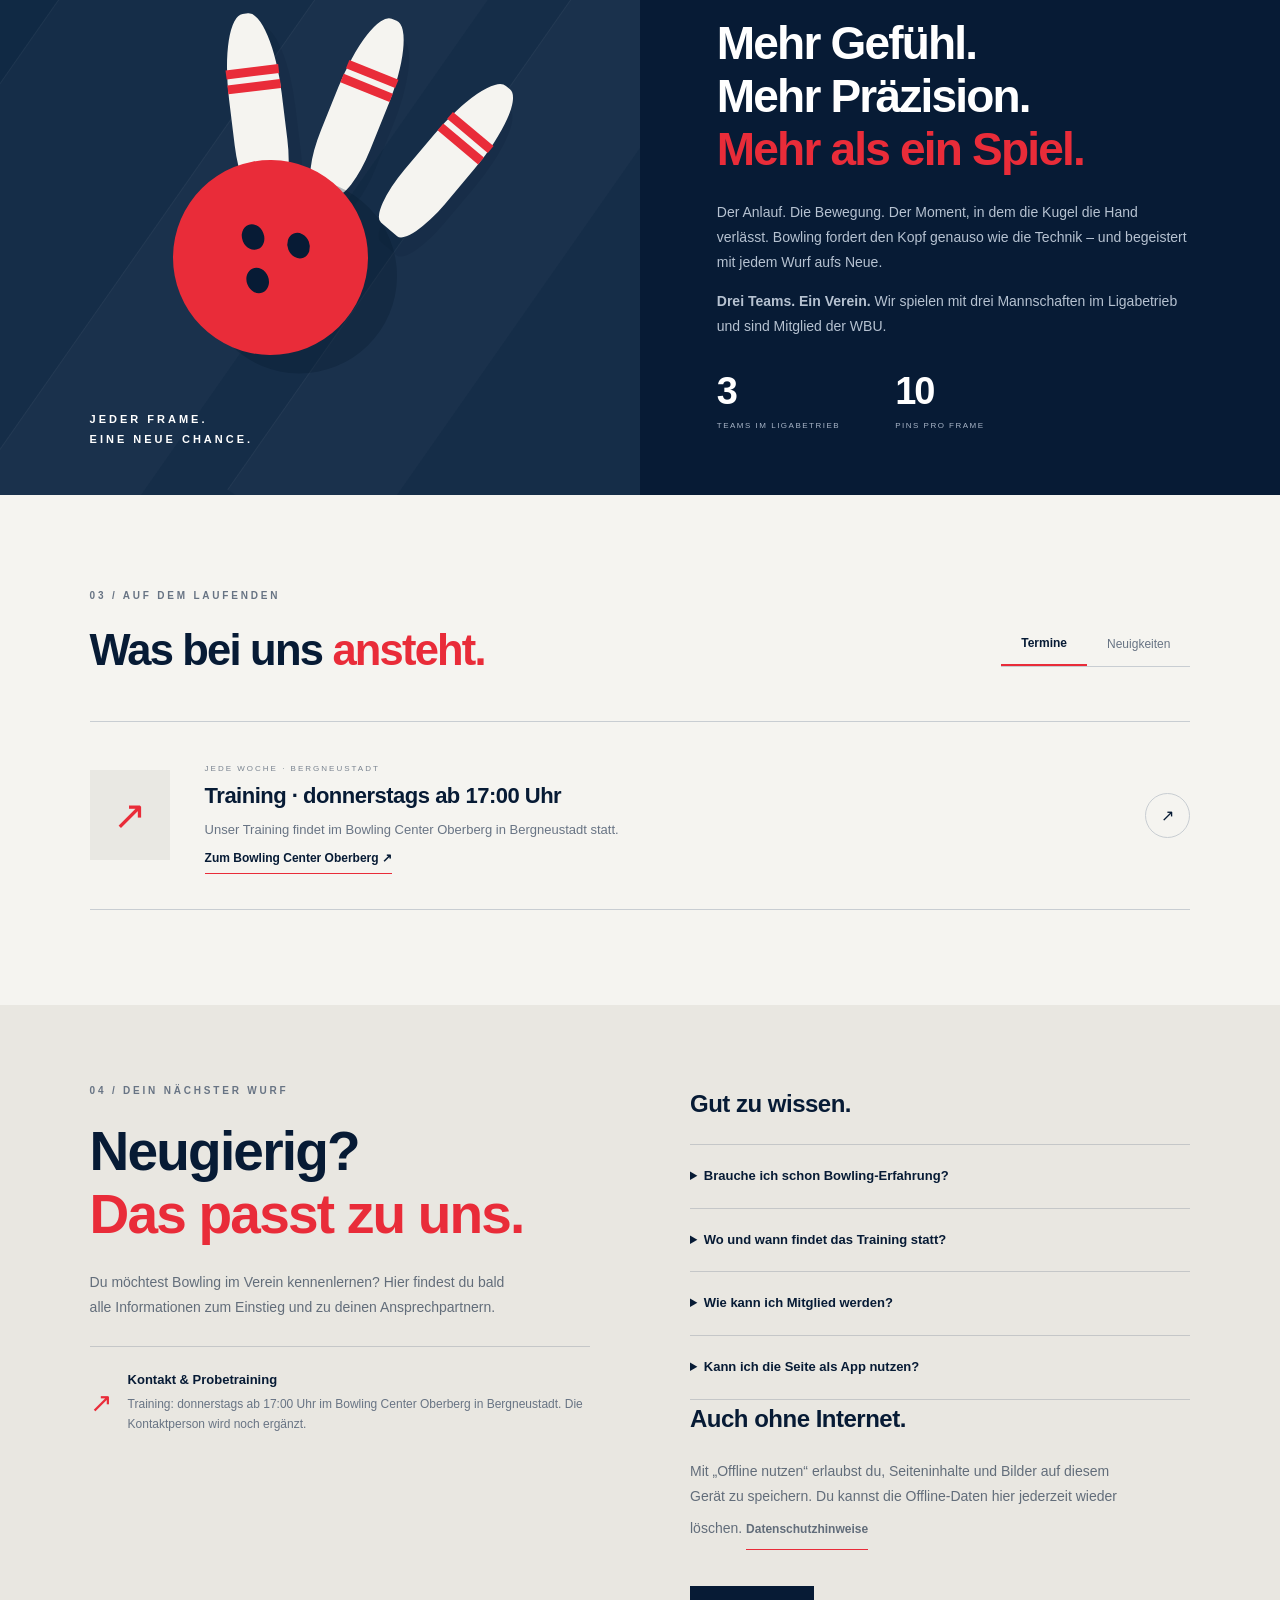
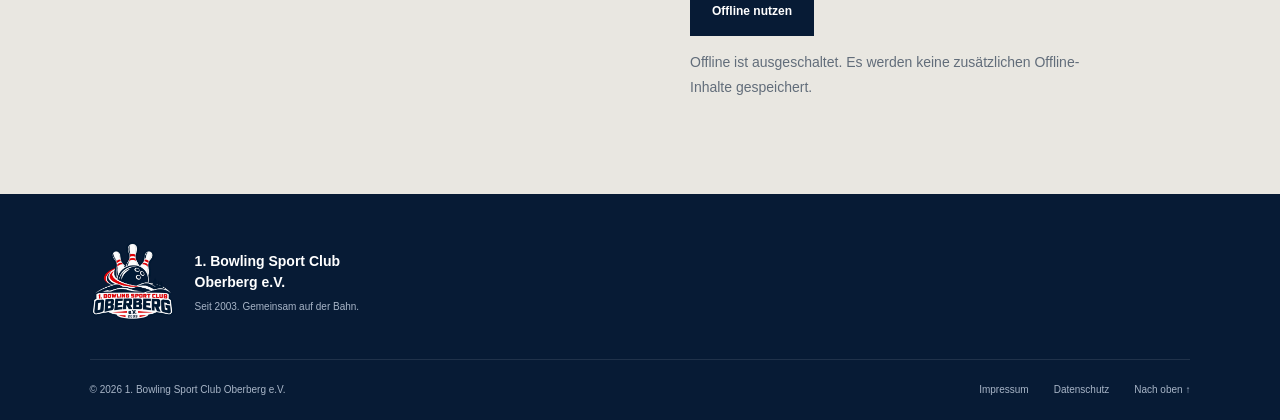
==== commit bb0d9930: "Use animated flame emoji backdrop behind slogan" ====
--- a/index.html
+++ b/index.html
@@ -8,7 +8,7 @@
 })();
 </script><meta charset="utf-8"><meta name="viewport" content="width=device-width,initial-scale=1"><meta name="theme-color" content="#071b35"><meta name="description" content="1. Bowling Sport Club Oberberg e.V. – Bowling und Gemeinschaft im Oberbergischen. Seit 2003."><meta name="robots" content="noindex,nofollow"><link rel="icon" href="assets/icon-192.png"><link rel="apple-touch-icon" href="assets/icon-192.png"><link rel="manifest" href="manifest.webmanifest"><link rel="stylesheet" href="style.css"><title>1. Bowling Sport Club Oberberg e.V. · Seit 2003</title></head>
 <body><header><a class="brand" href="#start" aria-label="Zur Startseite"><img src="assets/logo.webp" alt=""><span>1. BSC OBERBERG<small>Bowling Sport Club · e.V.</small></span></a><button class="menu" aria-controls="navigation" aria-expanded="false">Menü <span>☰</span></button><nav id="navigation" aria-label="Hauptnavigation"><a href="#verein">Verein</a><a href="#vorstand">Vorstand</a><a href="#bowling">Bowling</a><a href="#termine">Termine</a><a class="nav-cta" href="#mitmachen">Mitmachen <span>↗</span></a></nav></header>
-<main><section class="hero" id="start"><div class="hero-art"><div class="hero-confetti" aria-hidden="true"><span class="confetti-cannon left"><i style="--confetti-x:60px;--confetti-y:-110px;--confetti-spin:-240deg;--confetti-color:#ffd329;--confetti-duration:2.70s;--confetti-delay:1.250s"></i><i style="--confetti-x:97px;--confetti-y:-139px;--confetti-spin:311deg;--confetti-color:#ff4655;--confetti-duration:2.84s;--confetti-delay:1.295s"></i><i style="--confetti-x:134px;--confetti-y:-168px;--confetti-spin:-382deg;--confetti-color:#fff7dc;--confetti-duration:2.98s;--confetti-delay:1.340s"></i><i style="--confetti-x:171px;--confetti-y:-197px;--confetti-spin:453deg;--confetti-color:#e92c39;--confetti-duration:3.12s;--confetti-delay:1.385s"></i><i style="--confetti-x:208px;--confetti-y:-226px;--confetti-spin:-524deg;--confetti-color:#f5b42c;--confetti-duration:3.26s;--confetti-delay:1.430s"></i><i style="--confetti-x:75px;--confetti-y:-255px;--confetti-spin:595deg;--confetti-color:#ffd329;--confetti-duration:2.70s;--confetti-delay:1.475s"></i><i style="--confetti-x:112px;--confetti-y:-134px;--confetti-spin:-666deg;--confetti-color:#ff4655;--confetti-duration:2.84s;--confetti-delay:1.520s"></i><i style="--confetti-x:149px;--confetti-y:-163px;--confetti-spin:737deg;--confetti-color:#fff7dc;--confetti-duration:2.98s;--confetti-delay:1.565s"></i><i style="--confetti-x:186px;--confetti-y:-192px;--confetti-spin:-808deg;--confetti-color:#e92c39;--confetti-duration:3.12s;--confetti-delay:1.250s"></i><i style="--confetti-x:223px;--confetti-y:-221px;--confetti-spin:879deg;--confetti-color:#f5b42c;--confetti-duration:3.26s;--confetti-delay:1.295s"></i><i style="--confetti-x:90px;--confetti-y:-250px;--confetti-spin:-250deg;--confetti-color:#ffd329;--confetti-duration:2.70s;--confetti-delay:1.340s"></i><i style="--confetti-x:127px;--confetti-y:-129px;--confetti-spin:321deg;--confetti-color:#ff4655;--confetti-duration:2.84s;--confetti-delay:1.385s"></i><i style="--confetti-x:164px;--confetti-y:-158px;--confetti-spin:-392deg;--confetti-color:#fff7dc;--confetti-duration:2.98s;--confetti-delay:1.430s"></i><i style="--confetti-x:201px;--confetti-y:-187px;--confetti-spin:463deg;--confetti-color:#e92c39;--confetti-duration:3.12s;--confetti-delay:1.475s"></i><i style="--confetti-x:68px;--confetti-y:-216px;--confetti-spin:-534deg;--confetti-color:#f5b42c;--confetti-duration:3.26s;--confetti-delay:1.520s"></i><i style="--confetti-x:105px;--confetti-y:-245px;--confetti-spin:605deg;--confetti-color:#ffd329;--confetti-duration:2.70s;--confetti-delay:1.565s"></i><i style="--confetti-x:142px;--confetti-y:-124px;--confetti-spin:-676deg;--confetti-color:#ff4655;--confetti-duration:2.84s;--confetti-delay:1.250s"></i><i style="--confetti-x:179px;--confetti-y:-153px;--confetti-spin:747deg;--confetti-color:#fff7dc;--confetti-duration:2.98s;--confetti-delay:1.295s"></i><i style="--confetti-x:216px;--confetti-y:-182px;--confetti-spin:-818deg;--confetti-color:#e92c39;--confetti-duration:3.12s;--confetti-delay:1.340s"></i><i style="--confetti-x:83px;--confetti-y:-211px;--confetti-spin:889deg;--confetti-color:#f5b42c;--confetti-duration:3.26s;--confetti-delay:1.385s"></i><i style="--confetti-x:120px;--confetti-y:-240px;--confetti-spin:-260deg;--confetti-color:#ffd329;--confetti-duration:2.70s;--confetti-delay:1.430s"></i><i style="--confetti-x:157px;--confetti-y:-119px;--confetti-spin:331deg;--confetti-color:#ff4655;--confetti-duration:2.84s;--confetti-delay:1.475s"></i><i style="--confetti-x:194px;--confetti-y:-148px;--confetti-spin:-402deg;--confetti-color:#fff7dc;--confetti-duration:2.98s;--confetti-delay:1.520s"></i><i style="--confetti-x:61px;--confetti-y:-177px;--confetti-spin:473deg;--confetti-color:#e92c39;--confetti-duration:3.12s;--confetti-delay:1.565s"></i></span><span class="confetti-cannon right"><i style="--confetti-x:-60px;--confetti-y:-110px;--confetti-spin:-240deg;--confetti-color:#ffd329;--confetti-duration:2.70s;--confetti-delay:1.370s"></i><i style="--confetti-x:-97px;--confetti-y:-139px;--confetti-spin:311deg;--confetti-color:#ff4655;--confetti-duration:2.84s;--confetti-delay:1.415s"></i><i style="--confetti-x:-134px;--confetti-y:-168px;--confetti-spin:-382deg;--confetti-color:#fff7dc;--confetti-duration:2.98s;--confetti-delay:1.460s"></i><i style="--confetti-x:-171px;--confetti-y:-197px;--confetti-spin:453deg;--confetti-color:#e92c39;--confetti-duration:3.12s;--confetti-delay:1.505s"></i><i style="--confetti-x:-208px;--confetti-y:-226px;--confetti-spin:-524deg;--confetti-color:#f5b42c;--confetti-duration:3.26s;--confetti-delay:1.550s"></i><i style="--confetti-x:-75px;--confetti-y:-255px;--confetti-spin:595deg;--confetti-color:#ffd329;--confetti-duration:2.70s;--confetti-delay:1.595s"></i><i style="--confetti-x:-112px;--confetti-y:-134px;--confetti-spin:-666deg;--confetti-color:#ff4655;--confetti-duration:2.84s;--confetti-delay:1.640s"></i><i style="--confetti-x:-149px;--confetti-y:-163px;--confetti-spin:737deg;--confetti-color:#fff7dc;--confetti-duration:2.98s;--confetti-delay:1.685s"></i><i style="--confetti-x:-186px;--confetti-y:-192px;--confetti-spin:-808deg;--confetti-color:#e92c39;--confetti-duration:3.12s;--confetti-delay:1.370s"></i><i style="--confetti-x:-223px;--confetti-y:-221px;--confetti-spin:879deg;--confetti-color:#f5b42c;--confetti-duration:3.26s;--confetti-delay:1.415s"></i><i style="--confetti-x:-90px;--confetti-y:-250px;--confetti-spin:-250deg;--confetti-color:#ffd329;--confetti-duration:2.70s;--confetti-delay:1.460s"></i><i style="--confetti-x:-127px;--confetti-y:-129px;--confetti-spin:321deg;--confetti-color:#ff4655;--confetti-duration:2.84s;--confetti-delay:1.505s"></i><i style="--confetti-x:-164px;--confetti-y:-158px;--confetti-spin:-392deg;--confetti-color:#fff7dc;--confetti-duration:2.98s;--confetti-delay:1.550s"></i><i style="--confetti-x:-201px;--confetti-y:-187px;--confetti-spin:463deg;--confetti-color:#e92c39;--confetti-duration:3.12s;--confetti-delay:1.595s"></i><i style="--confetti-x:-68px;--confetti-y:-216px;--confetti-spin:-534deg;--confetti-color:#f5b42c;--confetti-duration:3.26s;--confetti-delay:1.640s"></i><i style="--confetti-x:-105px;--confetti-y:-245px;--confetti-spin:605deg;--confetti-color:#ffd329;--confetti-duration:2.70s;--confetti-delay:1.685s"></i><i style="--confetti-x:-142px;--confetti-y:-124px;--confetti-spin:-676deg;--confetti-color:#ff4655;--confetti-duration:2.84s;--confetti-delay:1.370s"></i><i style="--confetti-x:-179px;--confetti-y:-153px;--confetti-spin:747deg;--confetti-color:#fff7dc;--confetti-duration:2.98s;--confetti-delay:1.415s"></i><i style="--confetti-x:-216px;--confetti-y:-182px;--confetti-spin:-818deg;--confetti-color:#e92c39;--confetti-duration:3.12s;--confetti-delay:1.460s"></i><i style="--confetti-x:-83px;--confetti-y:-211px;--confetti-spin:889deg;--confetti-color:#f5b42c;--confetti-duration:3.26s;--confetti-delay:1.505s"></i><i style="--confetti-x:-120px;--confetti-y:-240px;--confetti-spin:-260deg;--confetti-color:#ffd329;--confetti-duration:2.70s;--confetti-delay:1.550s"></i><i style="--confetti-x:-157px;--confetti-y:-119px;--confetti-spin:331deg;--confetti-color:#ff4655;--confetti-duration:2.84s;--confetti-delay:1.595s"></i><i style="--confetti-x:-194px;--confetti-y:-148px;--confetti-spin:-402deg;--confetti-color:#fff7dc;--confetti-duration:2.98s;--confetti-delay:1.640s"></i><i style="--confetti-x:-61px;--confetti-y:-177px;--confetti-spin:473deg;--confetti-color:#e92c39;--confetti-duration:3.12s;--confetti-delay:1.685s"></i></span></div><div class="hero-fireworks" aria-hidden="true"><span class="firework-burst"><i style="--spark-x:65px;--spark-y:12px"></i><i style="--spark-x:42px;--spark-y:36px"></i><i style="--spark-x:33px;--spark-y:68px"></i><i style="--spark-x:0px;--spark-y:60px"></i><i style="--spark-x:-32px;--spark-y:68px"></i><i style="--spark-x:-42px;--spark-y:36px"></i><i style="--spark-x:-65px;--spark-y:12px"></i><i style="--spark-x:-42px;--spark-y:-12px"></i><i style="--spark-x:-33px;--spark-y:-44px"></i><i style="--spark-x:0px;--spark-y:-36px"></i><i style="--spark-x:33px;--spark-y:-44px"></i><i style="--spark-x:42px;--spark-y:-12px"></i></span><span class="firework-burst"><i style="--spark-x:65px;--spark-y:12px"></i><i style="--spark-x:42px;--spark-y:36px"></i><i style="--spark-x:33px;--spark-y:68px"></i><i style="--spark-x:0px;--spark-y:60px"></i><i style="--spark-x:-32px;--spark-y:68px"></i><i style="--spark-x:-42px;--spark-y:36px"></i><i style="--spark-x:-65px;--spark-y:12px"></i><i style="--spark-x:-42px;--spark-y:-12px"></i><i style="--spark-x:-33px;--spark-y:-44px"></i><i style="--spark-x:0px;--spark-y:-36px"></i><i style="--spark-x:33px;--spark-y:-44px"></i><i style="--spark-x:42px;--spark-y:-12px"></i></span><span class="firework-burst"><i style="--spark-x:65px;--spark-y:12px"></i><i style="--spark-x:42px;--spark-y:36px"></i><i style="--spark-x:33px;--spark-y:68px"></i><i style="--spark-x:0px;--spark-y:60px"></i><i style="--spark-x:-32px;--spark-y:68px"></i><i style="--spark-x:-42px;--spark-y:36px"></i><i style="--spark-x:-65px;--spark-y:12px"></i><i style="--spark-x:-42px;--spark-y:-12px"></i><i style="--spark-x:-33px;--spark-y:-44px"></i><i style="--spark-x:0px;--spark-y:-36px"></i><i style="--spark-x:33px;--spark-y:-44px"></i><i style="--spark-x:42px;--spark-y:-12px"></i></span></div><div class="orbit one"></div><div class="orbit two"></div><span class="vertical">PRÄZISION · TEAMGEIST · LEIDENSCHAFT</span><img src="assets/logo.webp" alt="Vereinslogo des 1. Bowling Sport Club Oberberg e.V. mit Bowlingkugel, Pins und Oberberger Landschaft"><p class="club-slogan"><span class="slogan-fire" aria-hidden="true"><i style="--fire-left:-2%;--fire-height:48%;--fire-angle:-7deg;--fire-delay:-0.00s"></i><i style="--fire-left:5.1%;--fire-height:67%;--fire-angle:0deg;--fire-delay:-0.37s"></i><i style="--fire-left:12.2%;--fire-height:86%;--fire-angle:7deg;--fire-delay:-0.74s"></i><i style="--fire-left:19.299999999999997%;--fire-height:58%;--fire-angle:-7deg;--fire-delay:-1.11s"></i><i style="--fire-left:26.4%;--fire-height:77%;--fire-angle:0deg;--fire-delay:-1.48s"></i><i style="--fire-left:33.5%;--fire-height:49%;--fire-angle:7deg;--fire-delay:-1.85s"></i><i style="--fire-left:40.599999999999994%;--fire-height:68%;--fire-angle:-7deg;--fire-delay:-2.22s"></i><i style="--fire-left:47.699999999999996%;--fire-height:87%;--fire-angle:0deg;--fire-delay:-2.59s"></i><i style="--fire-left:54.8%;--fire-height:59%;--fire-angle:7deg;--fire-delay:-2.96s"></i><i style="--fire-left:61.9%;--fire-height:78%;--fire-angle:-7deg;--fire-delay:-3.33s"></i><i style="--fire-left:69%;--fire-height:50%;--fire-angle:0deg;--fire-delay:-3.70s"></i><i style="--fire-left:76.1%;--fire-height:69%;--fire-angle:7deg;--fire-delay:-4.07s"></i><i style="--fire-left:83.19999999999999%;--fire-height:88%;--fire-angle:-7deg;--fire-delay:-4.44s"></i></span><span class="slogan-text">Play With Best...</span></p></div><div class="hero-copy"><div class="eyebrow"><span></span> OBERBERG. BOWLING. WIR.</div><h1>Drei Teams.<br>Ein Ziel.<br><em>Jeder Pin zählt.</em></h1><p>Willkommen beim 1. Bowling Sport Club Oberberg e.V. – Bowling und Gemeinschaft im Oberbergischen. Seit 2003.</p><div class="actions"><a class="button red" href="#mitmachen">Dein erster Strike mit uns <span>↗</span></a><a class="text-link" href="#bowling">Entdecke Bowling <span>↓</span></a></div></div><a class="scroll" href="#verein">MEHR ALS ZEHN PINS <span>↓</span></a></section>
+<main><section class="hero" id="start"><div class="hero-art"><div class="hero-confetti" aria-hidden="true"><span class="confetti-cannon left"><i style="--confetti-x:60px;--confetti-y:-110px;--confetti-spin:-240deg;--confetti-color:#ffd329;--confetti-duration:2.70s;--confetti-delay:1.250s"></i><i style="--confetti-x:97px;--confetti-y:-139px;--confetti-spin:311deg;--confetti-color:#ff4655;--confetti-duration:2.84s;--confetti-delay:1.295s"></i><i style="--confetti-x:134px;--confetti-y:-168px;--confetti-spin:-382deg;--confetti-color:#fff7dc;--confetti-duration:2.98s;--confetti-delay:1.340s"></i><i style="--confetti-x:171px;--confetti-y:-197px;--confetti-spin:453deg;--confetti-color:#e92c39;--confetti-duration:3.12s;--confetti-delay:1.385s"></i><i style="--confetti-x:208px;--confetti-y:-226px;--confetti-spin:-524deg;--confetti-color:#f5b42c;--confetti-duration:3.26s;--confetti-delay:1.430s"></i><i style="--confetti-x:75px;--confetti-y:-255px;--confetti-spin:595deg;--confetti-color:#ffd329;--confetti-duration:2.70s;--confetti-delay:1.475s"></i><i style="--confetti-x:112px;--confetti-y:-134px;--confetti-spin:-666deg;--confetti-color:#ff4655;--confetti-duration:2.84s;--confetti-delay:1.520s"></i><i style="--confetti-x:149px;--confetti-y:-163px;--confetti-spin:737deg;--confetti-color:#fff7dc;--confetti-duration:2.98s;--confetti-delay:1.565s"></i><i style="--confetti-x:186px;--confetti-y:-192px;--confetti-spin:-808deg;--confetti-color:#e92c39;--confetti-duration:3.12s;--confetti-delay:1.250s"></i><i style="--confetti-x:223px;--confetti-y:-221px;--confetti-spin:879deg;--confetti-color:#f5b42c;--confetti-duration:3.26s;--confetti-delay:1.295s"></i><i style="--confetti-x:90px;--confetti-y:-250px;--confetti-spin:-250deg;--confetti-color:#ffd329;--confetti-duration:2.70s;--confetti-delay:1.340s"></i><i style="--confetti-x:127px;--confetti-y:-129px;--confetti-spin:321deg;--confetti-color:#ff4655;--confetti-duration:2.84s;--confetti-delay:1.385s"></i><i style="--confetti-x:164px;--confetti-y:-158px;--confetti-spin:-392deg;--confetti-color:#fff7dc;--confetti-duration:2.98s;--confetti-delay:1.430s"></i><i style="--confetti-x:201px;--confetti-y:-187px;--confetti-spin:463deg;--confetti-color:#e92c39;--confetti-duration:3.12s;--confetti-delay:1.475s"></i><i style="--confetti-x:68px;--confetti-y:-216px;--confetti-spin:-534deg;--confetti-color:#f5b42c;--confetti-duration:3.26s;--confetti-delay:1.520s"></i><i style="--confetti-x:105px;--confetti-y:-245px;--confetti-spin:605deg;--confetti-color:#ffd329;--confetti-duration:2.70s;--confetti-delay:1.565s"></i><i style="--confetti-x:142px;--confetti-y:-124px;--confetti-spin:-676deg;--confetti-color:#ff4655;--confetti-duration:2.84s;--confetti-delay:1.250s"></i><i style="--confetti-x:179px;--confetti-y:-153px;--confetti-spin:747deg;--confetti-color:#fff7dc;--confetti-duration:2.98s;--confetti-delay:1.295s"></i><i style="--confetti-x:216px;--confetti-y:-182px;--confetti-spin:-818deg;--confetti-color:#e92c39;--confetti-duration:3.12s;--confetti-delay:1.340s"></i><i style="--confetti-x:83px;--confetti-y:-211px;--confetti-spin:889deg;--confetti-color:#f5b42c;--confetti-duration:3.26s;--confetti-delay:1.385s"></i><i style="--confetti-x:120px;--confetti-y:-240px;--confetti-spin:-260deg;--confetti-color:#ffd329;--confetti-duration:2.70s;--confetti-delay:1.430s"></i><i style="--confetti-x:157px;--confetti-y:-119px;--confetti-spin:331deg;--confetti-color:#ff4655;--confetti-duration:2.84s;--confetti-delay:1.475s"></i><i style="--confetti-x:194px;--confetti-y:-148px;--confetti-spin:-402deg;--confetti-color:#fff7dc;--confetti-duration:2.98s;--confetti-delay:1.520s"></i><i style="--confetti-x:61px;--confetti-y:-177px;--confetti-spin:473deg;--confetti-color:#e92c39;--confetti-duration:3.12s;--confetti-delay:1.565s"></i></span><span class="confetti-cannon right"><i style="--confetti-x:-60px;--confetti-y:-110px;--confetti-spin:-240deg;--confetti-color:#ffd329;--confetti-duration:2.70s;--confetti-delay:1.370s"></i><i style="--confetti-x:-97px;--confetti-y:-139px;--confetti-spin:311deg;--confetti-color:#ff4655;--confetti-duration:2.84s;--confetti-delay:1.415s"></i><i style="--confetti-x:-134px;--confetti-y:-168px;--confetti-spin:-382deg;--confetti-color:#fff7dc;--confetti-duration:2.98s;--confetti-delay:1.460s"></i><i style="--confetti-x:-171px;--confetti-y:-197px;--confetti-spin:453deg;--confetti-color:#e92c39;--confetti-duration:3.12s;--confetti-delay:1.505s"></i><i style="--confetti-x:-208px;--confetti-y:-226px;--confetti-spin:-524deg;--confetti-color:#f5b42c;--confetti-duration:3.26s;--confetti-delay:1.550s"></i><i style="--confetti-x:-75px;--confetti-y:-255px;--confetti-spin:595deg;--confetti-color:#ffd329;--confetti-duration:2.70s;--confetti-delay:1.595s"></i><i style="--confetti-x:-112px;--confetti-y:-134px;--confetti-spin:-666deg;--confetti-color:#ff4655;--confetti-duration:2.84s;--confetti-delay:1.640s"></i><i style="--confetti-x:-149px;--confetti-y:-163px;--confetti-spin:737deg;--confetti-color:#fff7dc;--confetti-duration:2.98s;--confetti-delay:1.685s"></i><i style="--confetti-x:-186px;--confetti-y:-192px;--confetti-spin:-808deg;--confetti-color:#e92c39;--confetti-duration:3.12s;--confetti-delay:1.370s"></i><i style="--confetti-x:-223px;--confetti-y:-221px;--confetti-spin:879deg;--confetti-color:#f5b42c;--confetti-duration:3.26s;--confetti-delay:1.415s"></i><i style="--confetti-x:-90px;--confetti-y:-250px;--confetti-spin:-250deg;--confetti-color:#ffd329;--confetti-duration:2.70s;--confetti-delay:1.460s"></i><i style="--confetti-x:-127px;--confetti-y:-129px;--confetti-spin:321deg;--confetti-color:#ff4655;--confetti-duration:2.84s;--confetti-delay:1.505s"></i><i style="--confetti-x:-164px;--confetti-y:-158px;--confetti-spin:-392deg;--confetti-color:#fff7dc;--confetti-duration:2.98s;--confetti-delay:1.550s"></i><i style="--confetti-x:-201px;--confetti-y:-187px;--confetti-spin:463deg;--confetti-color:#e92c39;--confetti-duration:3.12s;--confetti-delay:1.595s"></i><i style="--confetti-x:-68px;--confetti-y:-216px;--confetti-spin:-534deg;--confetti-color:#f5b42c;--confetti-duration:3.26s;--confetti-delay:1.640s"></i><i style="--confetti-x:-105px;--confetti-y:-245px;--confetti-spin:605deg;--confetti-color:#ffd329;--confetti-duration:2.70s;--confetti-delay:1.685s"></i><i style="--confetti-x:-142px;--confetti-y:-124px;--confetti-spin:-676deg;--confetti-color:#ff4655;--confetti-duration:2.84s;--confetti-delay:1.370s"></i><i style="--confetti-x:-179px;--confetti-y:-153px;--confetti-spin:747deg;--confetti-color:#fff7dc;--confetti-duration:2.98s;--confetti-delay:1.415s"></i><i style="--confetti-x:-216px;--confetti-y:-182px;--confetti-spin:-818deg;--confetti-color:#e92c39;--confetti-duration:3.12s;--confetti-delay:1.460s"></i><i style="--confetti-x:-83px;--confetti-y:-211px;--confetti-spin:889deg;--confetti-color:#f5b42c;--confetti-duration:3.26s;--confetti-delay:1.505s"></i><i style="--confetti-x:-120px;--confetti-y:-240px;--confetti-spin:-260deg;--confetti-color:#ffd329;--confetti-duration:2.70s;--confetti-delay:1.550s"></i><i style="--confetti-x:-157px;--confetti-y:-119px;--confetti-spin:331deg;--confetti-color:#ff4655;--confetti-duration:2.84s;--confetti-delay:1.595s"></i><i style="--confetti-x:-194px;--confetti-y:-148px;--confetti-spin:-402deg;--confetti-color:#fff7dc;--confetti-duration:2.98s;--confetti-delay:1.640s"></i><i style="--confetti-x:-61px;--confetti-y:-177px;--confetti-spin:473deg;--confetti-color:#e92c39;--confetti-duration:3.12s;--confetti-delay:1.685s"></i></span></div><div class="hero-fireworks" aria-hidden="true"><span class="firework-burst"><i style="--spark-x:65px;--spark-y:12px"></i><i style="--spark-x:42px;--spark-y:36px"></i><i style="--spark-x:33px;--spark-y:68px"></i><i style="--spark-x:0px;--spark-y:60px"></i><i style="--spark-x:-32px;--spark-y:68px"></i><i style="--spark-x:-42px;--spark-y:36px"></i><i style="--spark-x:-65px;--spark-y:12px"></i><i style="--spark-x:-42px;--spark-y:-12px"></i><i style="--spark-x:-33px;--spark-y:-44px"></i><i style="--spark-x:0px;--spark-y:-36px"></i><i style="--spark-x:33px;--spark-y:-44px"></i><i style="--spark-x:42px;--spark-y:-12px"></i></span><span class="firework-burst"><i style="--spark-x:65px;--spark-y:12px"></i><i style="--spark-x:42px;--spark-y:36px"></i><i style="--spark-x:33px;--spark-y:68px"></i><i style="--spark-x:0px;--spark-y:60px"></i><i style="--spark-x:-32px;--spark-y:68px"></i><i style="--spark-x:-42px;--spark-y:36px"></i><i style="--spark-x:-65px;--spark-y:12px"></i><i style="--spark-x:-42px;--spark-y:-12px"></i><i style="--spark-x:-33px;--spark-y:-44px"></i><i style="--spark-x:0px;--spark-y:-36px"></i><i style="--spark-x:33px;--spark-y:-44px"></i><i style="--spark-x:42px;--spark-y:-12px"></i></span><span class="firework-burst"><i style="--spark-x:65px;--spark-y:12px"></i><i style="--spark-x:42px;--spark-y:36px"></i><i style="--spark-x:33px;--spark-y:68px"></i><i style="--spark-x:0px;--spark-y:60px"></i><i style="--spark-x:-32px;--spark-y:68px"></i><i style="--spark-x:-42px;--spark-y:36px"></i><i style="--spark-x:-65px;--spark-y:12px"></i><i style="--spark-x:-42px;--spark-y:-12px"></i><i style="--spark-x:-33px;--spark-y:-44px"></i><i style="--spark-x:0px;--spark-y:-36px"></i><i style="--spark-x:33px;--spark-y:-44px"></i><i style="--spark-x:42px;--spark-y:-12px"></i></span></div><div class="orbit one"></div><div class="orbit two"></div><span class="vertical">PRÄZISION · TEAMGEIST · LEIDENSCHAFT</span><img src="assets/logo.webp" alt="Vereinslogo des 1. Bowling Sport Club Oberberg e.V. mit Bowlingkugel, Pins und Oberberger Landschaft"><p class="club-slogan"><span class="slogan-fire" aria-hidden="true"><span class="fire-emoji" style="--flame-size:48px;--flame-offset:-0.00s">🔥</span><span class="fire-emoji" style="--flame-size:59px;--flame-offset:-0.55s">🔥</span><span class="fire-emoji" style="--flame-size:68px;--flame-offset:-1.10s">🔥</span><span class="fire-emoji" style="--flame-size:75px;--flame-offset:-1.65s">🔥</span><span class="fire-emoji" style="--flame-size:68px;--flame-offset:-2.20s">🔥</span><span class="fire-emoji" style="--flame-size:59px;--flame-offset:-2.75s">🔥</span><span class="fire-emoji" style="--flame-size:48px;--flame-offset:-3.30s">🔥</span></span><span class="slogan-text">Play With Best...</span></p></div><div class="hero-copy"><div class="eyebrow"><span></span> OBERBERG. BOWLING. WIR.</div><h1>Drei Teams.<br>Ein Ziel.<br><em>Jeder Pin zählt.</em></h1><p>Willkommen beim 1. Bowling Sport Club Oberberg e.V. – Bowling und Gemeinschaft im Oberbergischen. Seit 2003.</p><div class="actions"><a class="button red" href="#mitmachen">Dein erster Strike mit uns <span>↗</span></a><a class="text-link" href="#bowling">Entdecke Bowling <span>↓</span></a></div></div><a class="scroll" href="#verein">MEHR ALS ZEHN PINS <span>↓</span></a></section>
 <div class="ticker" aria-hidden="true"><span>BOWLING VERBINDET</span><b>✦</b><span>OBERBERG BEWEGT</span><b>✦</b><span>SEIT 2003</span><b>✦</b><span>GEMEINSAM AUF DER BAHN</span></div>
 <section class="section about" id="verein"><div><div class="eyebrow dark">01 / UNSER VEREIN</div><h2>In Oberberg zu Hause.<br>Auf der Bahn <em>in unserem Element.</em></h2></div><div class="about-copy"><p class="lead">Wir sind der 1. Bowling Sport Club Oberberg e.V.</p><p>Seit unserer Gründung 2003 gehört Bowling zu unserer Vereinsgeschichte. Wir sind Mitglied der <a class="inline-link" href="https://www.wbubowling.de/" target="_blank" rel="noopener noreferrer">Westdeutschen Bowling Union (WBU) ↗</a> und nehmen mit drei Teams am Ligabetrieb teil.</p><a class="inline-link" href="#mitmachen">Lerne uns kennen ↗</a></div><div class="values"><article><span>01</span><h3>Der Sport.</h3><p>Ein guter Wurf vereint Technik, Konzentration und das richtige Gefühl. Jeder Frame ist eine neue Chance.</p></article><article><span>02</span><h3>Das Team.</h3><p>Gemeinsam auf der Bahn, gemeinsam mitfiebern. Bowling wird durch die Menschen neben uns zum Vereinssport.</p></article><article><span>03</span><h3>Die Region.</h3><p>Oberberg ist Teil unseres Namens und unserer Identität. Unser Logo verbindet Bowling mit der Landschaft unserer Heimat.</p></article></div></section>
 <section class="section board" id="vorstand" aria-labelledby="board-heading"><div class="eyebrow dark">DIE MENSCHEN IM VEREIN</div><h2 id="board-heading">Unser <em>Vorstand.</em></h2><p class="board-intro">Die Ansprechpartner unseres Vereins im Überblick.</p><div class="board-grid"><article class="board-card" aria-label="1. Vorsitzender: Michael Kozak"><div class="portrait-placeholder" role="img" aria-label="Foto von Michael Kozak folgt"><span>FOTO FOLGT</span></div><h3>Michael Kozak</h3><p>1. Vorsitzender</p></article><article class="board-card" aria-label="2. Vorsitzender: Oliver Schneider"><div class="portrait-placeholder" role="img" aria-label="Foto von Oliver Schneider folgt"><span>FOTO FOLGT</span></div><h3>Oliver Schneider</h3><p>2. Vorsitzender</p></article><article class="board-card" aria-label="Geschäftsführer: Rene Schulze"><div class="portrait-placeholder" role="img" aria-label="Foto von Rene Schulze folgt"><span>FOTO FOLGT</span></div><h3>Rene Schulze</h3><p>Geschäftsführer</p></article><article class="board-card" aria-label="Kassenwart: Jasmin Küpper"><div class="portrait-placeholder" role="img" aria-label="Foto von Jasmin Küpper folgt"><span>FOTO FOLGT</span></div><h3>Jasmin Küpper</h3><p>Kassenwart</p></article><article class="board-card" aria-label="Sportwart: Michael Kozak"><div class="portrait-placeholder" role="img" aria-label="Foto von Michael Kozak folgt"><span>FOTO FOLGT</span></div><h3>Michael Kozak</h3><p>Sportwart</p></article></div></section>
--- a/style.css
+++ b/style.css
@@ -322,3 +322,30 @@
  76%{transform:rotate(calc(var(--fire-angle) - 6deg)) scale(1.03,.9)}
 }
 @media(max-width:620px){.slogan-fire{height:55px;bottom:-5px;left:3%;right:3%}}
+
+/* Flammen im gewünschten runden Emoji-Stil */
+.club-slogan .slogan-fire{
+ display:flex;align-items:flex-end;justify-content:center;gap:0;
+ left:5%;right:5%;bottom:-5px;height:82px;
+ filter:drop-shadow(0 0 5px #ff780055);
+}
+.slogan-fire .fire-emoji{
+ display:block;flex:0 0 auto;margin:0 -5px;
+ font-family:"Apple Color Emoji","Segoe UI Emoji","Noto Color Emoji",sans-serif;
+ font-size:var(--flame-size);font-style:normal;font-weight:400;line-height:1;
+ letter-spacing:0;text-shadow:none;-webkit-text-stroke:0;
+ transform-origin:50% 90%;
+}
+@media(prefers-reduced-motion:no-preference){
+ .slogan-fire .fire-emoji{animation:bsc-emoji-fire 5s ease-in-out var(--flame-offset) infinite}
+}
+@keyframes bsc-emoji-fire{
+ 0%,100%{transform:rotate(-4deg) scale(.96,.93)}
+ 25%{transform:rotate(3deg) scale(1.02,1.06)}
+ 50%{transform:rotate(-2deg) scale(.97,1)}
+ 75%{transform:rotate(4deg) scale(1.03,.95)}
+}
+@media(max-width:620px){
+ .club-slogan .slogan-fire{height:62px;left:2%;right:2%;bottom:-4px}
+ .slogan-fire .fire-emoji{font-size:calc(var(--flame-size) * .76);margin:0 -4px}
+}
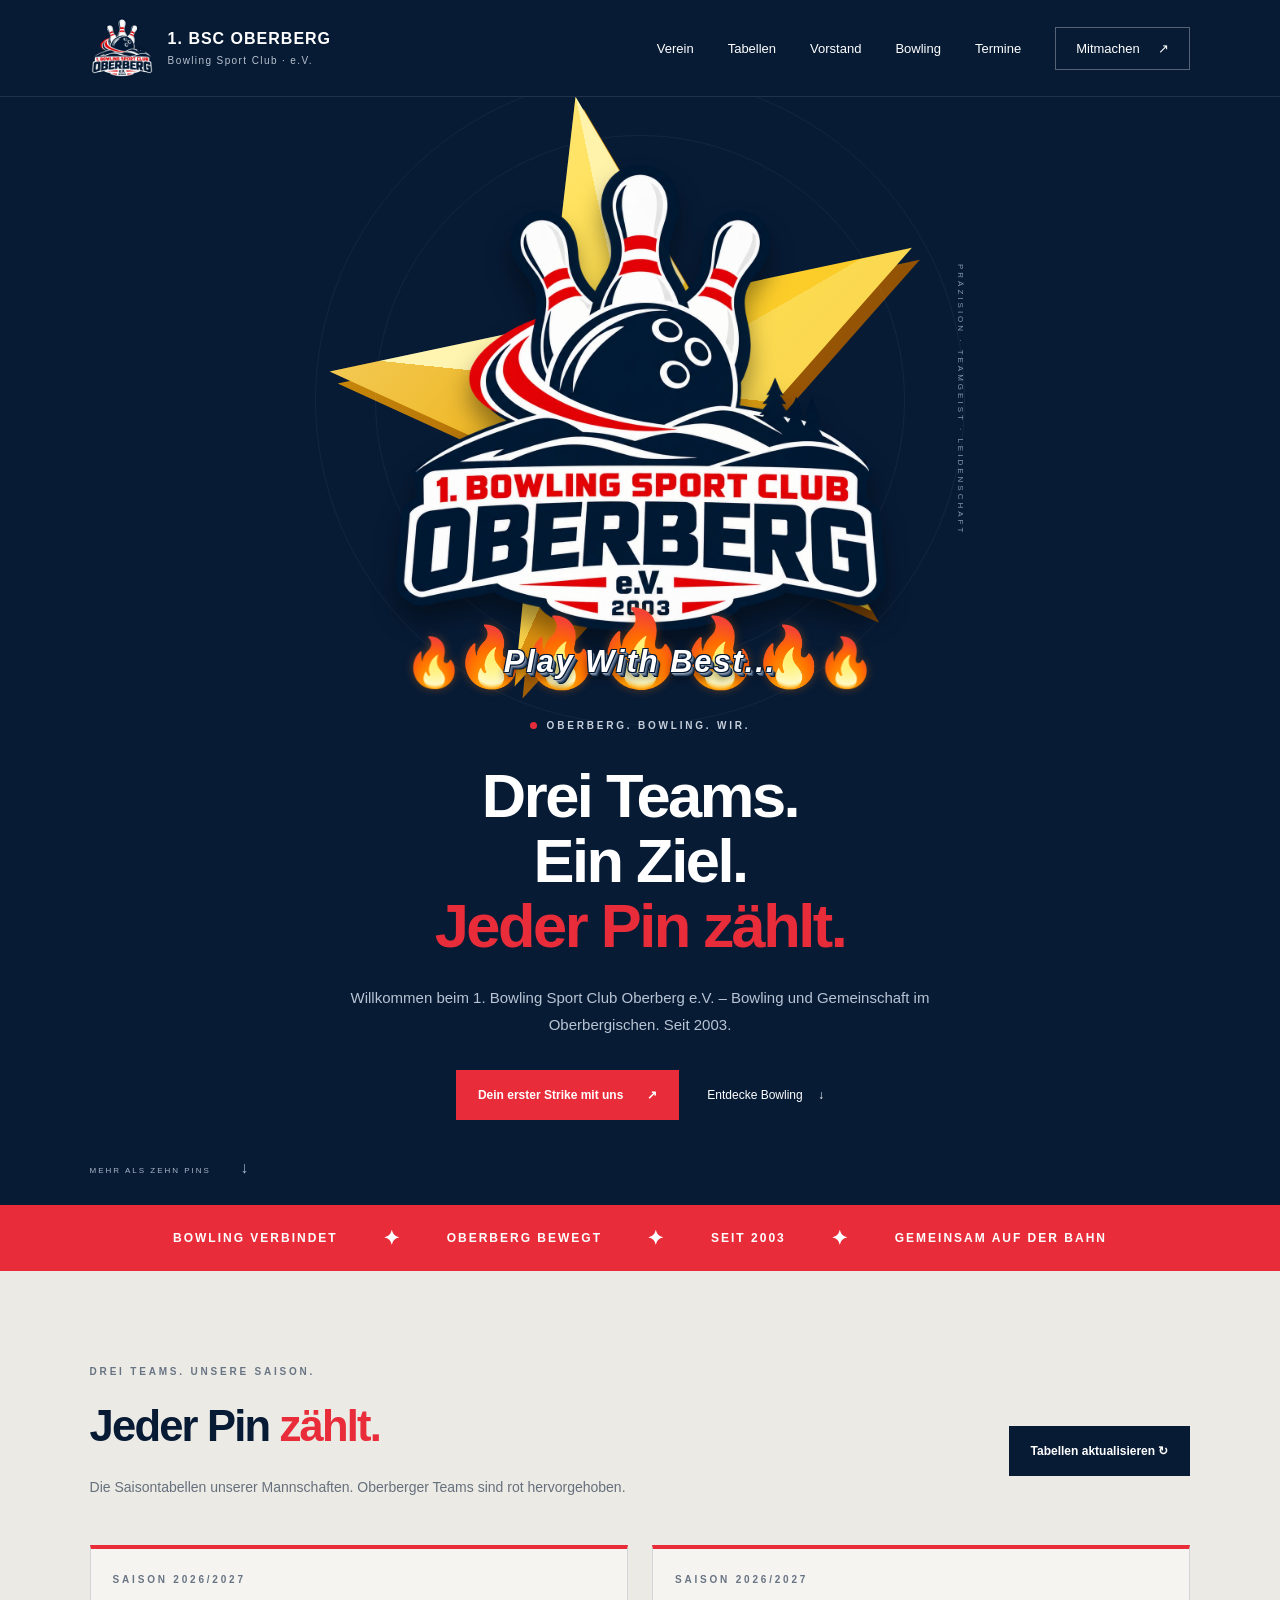
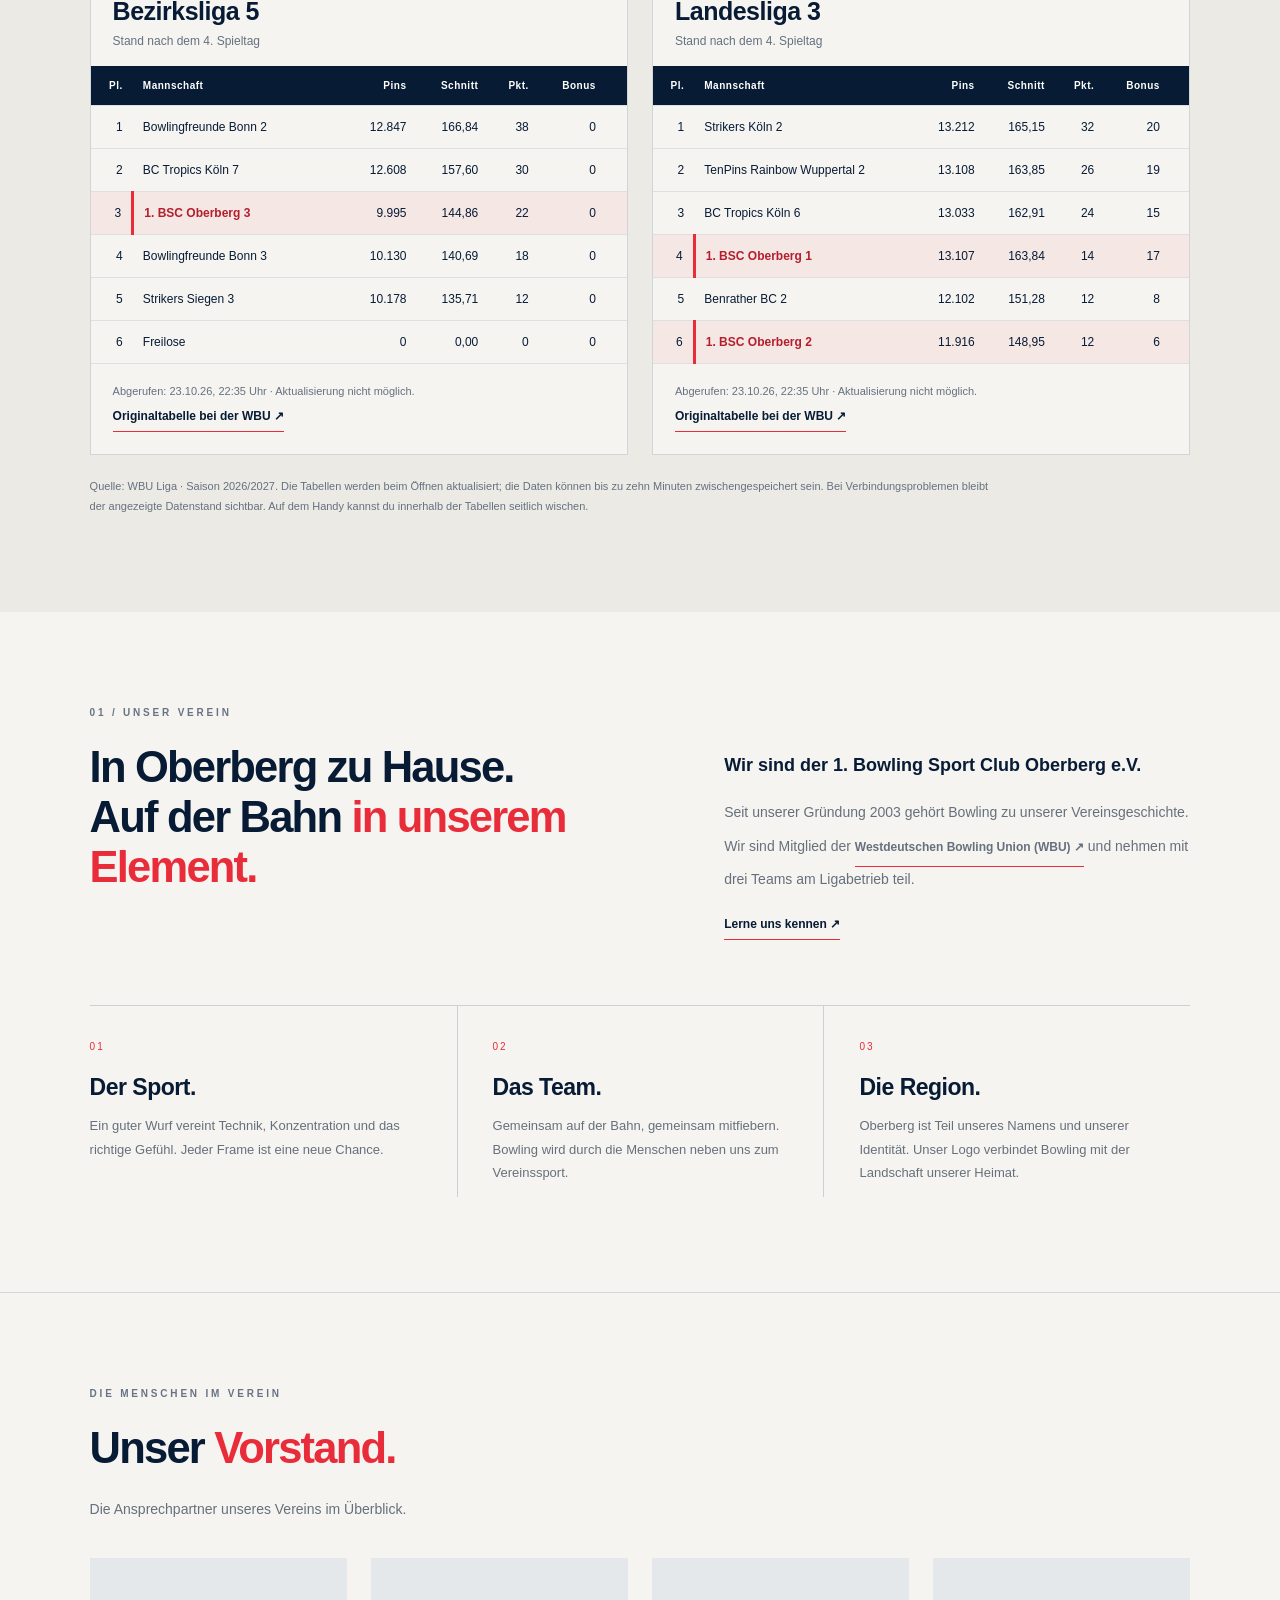
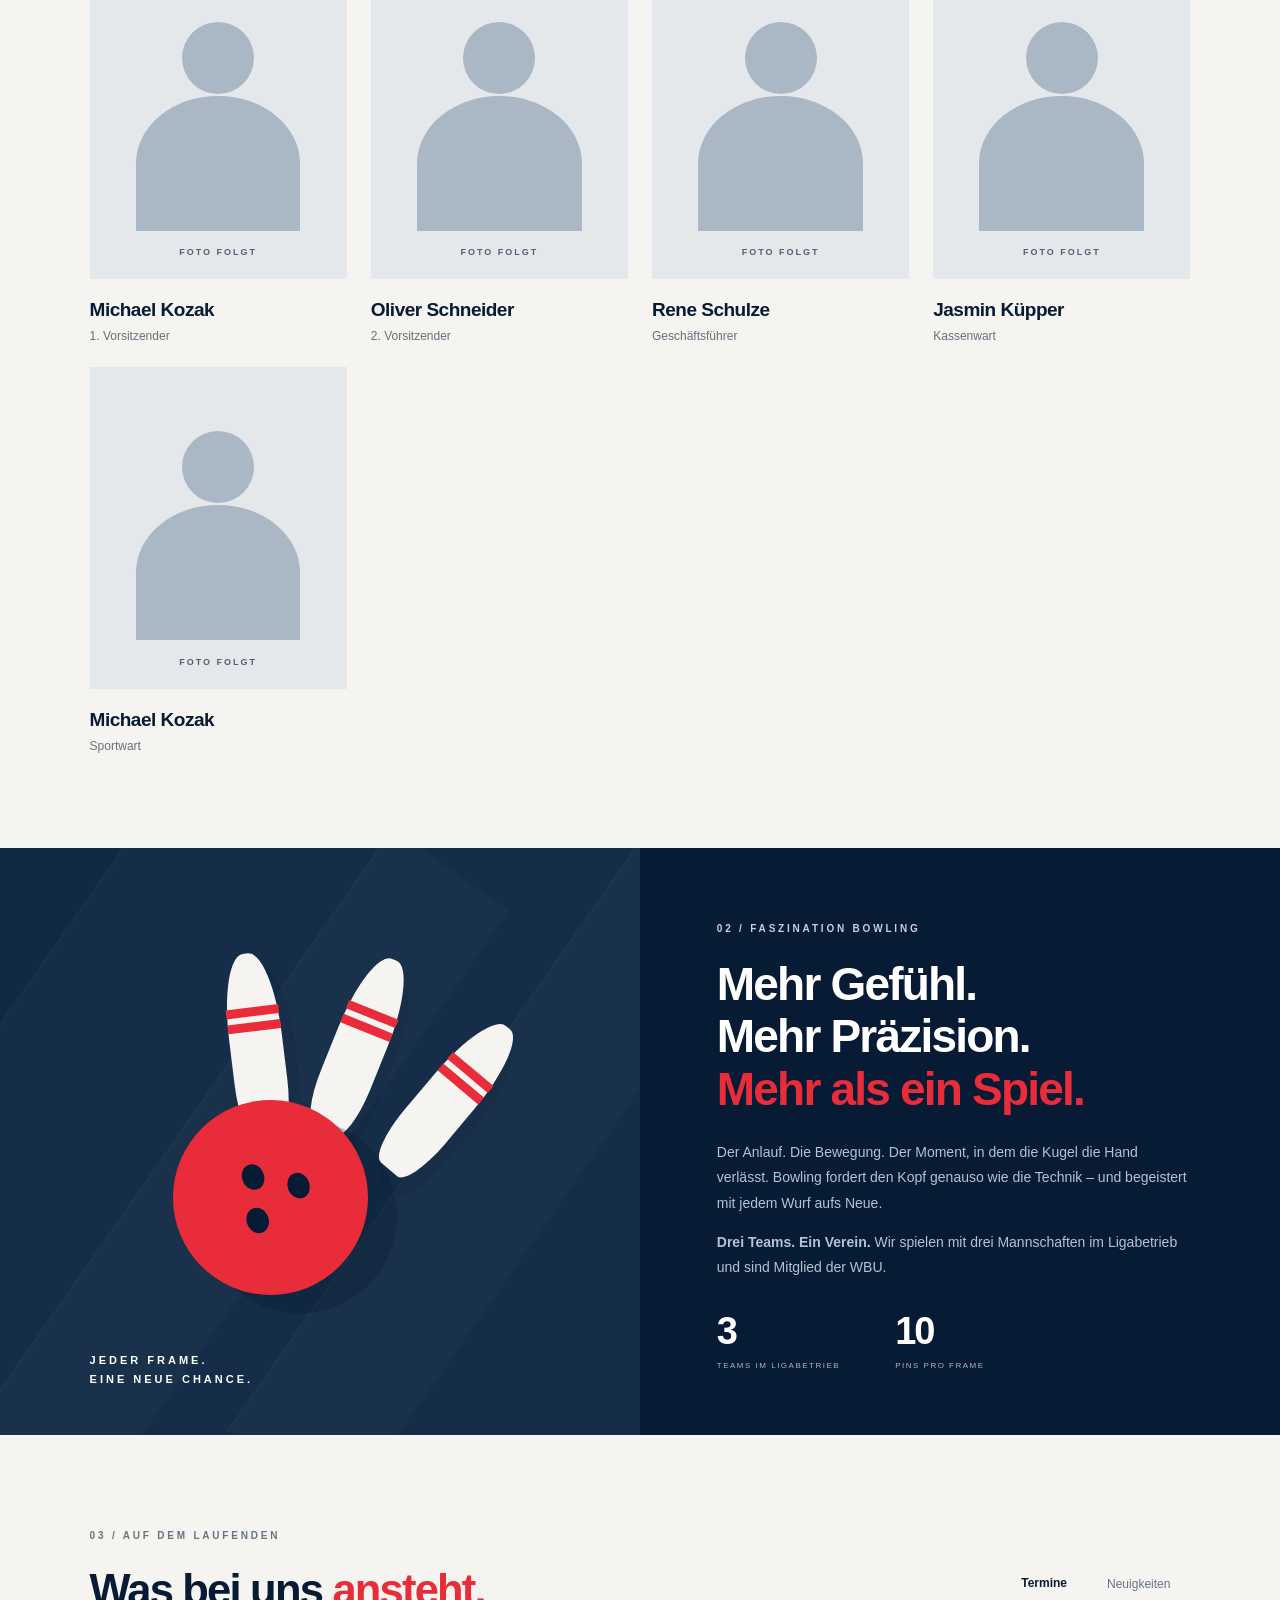
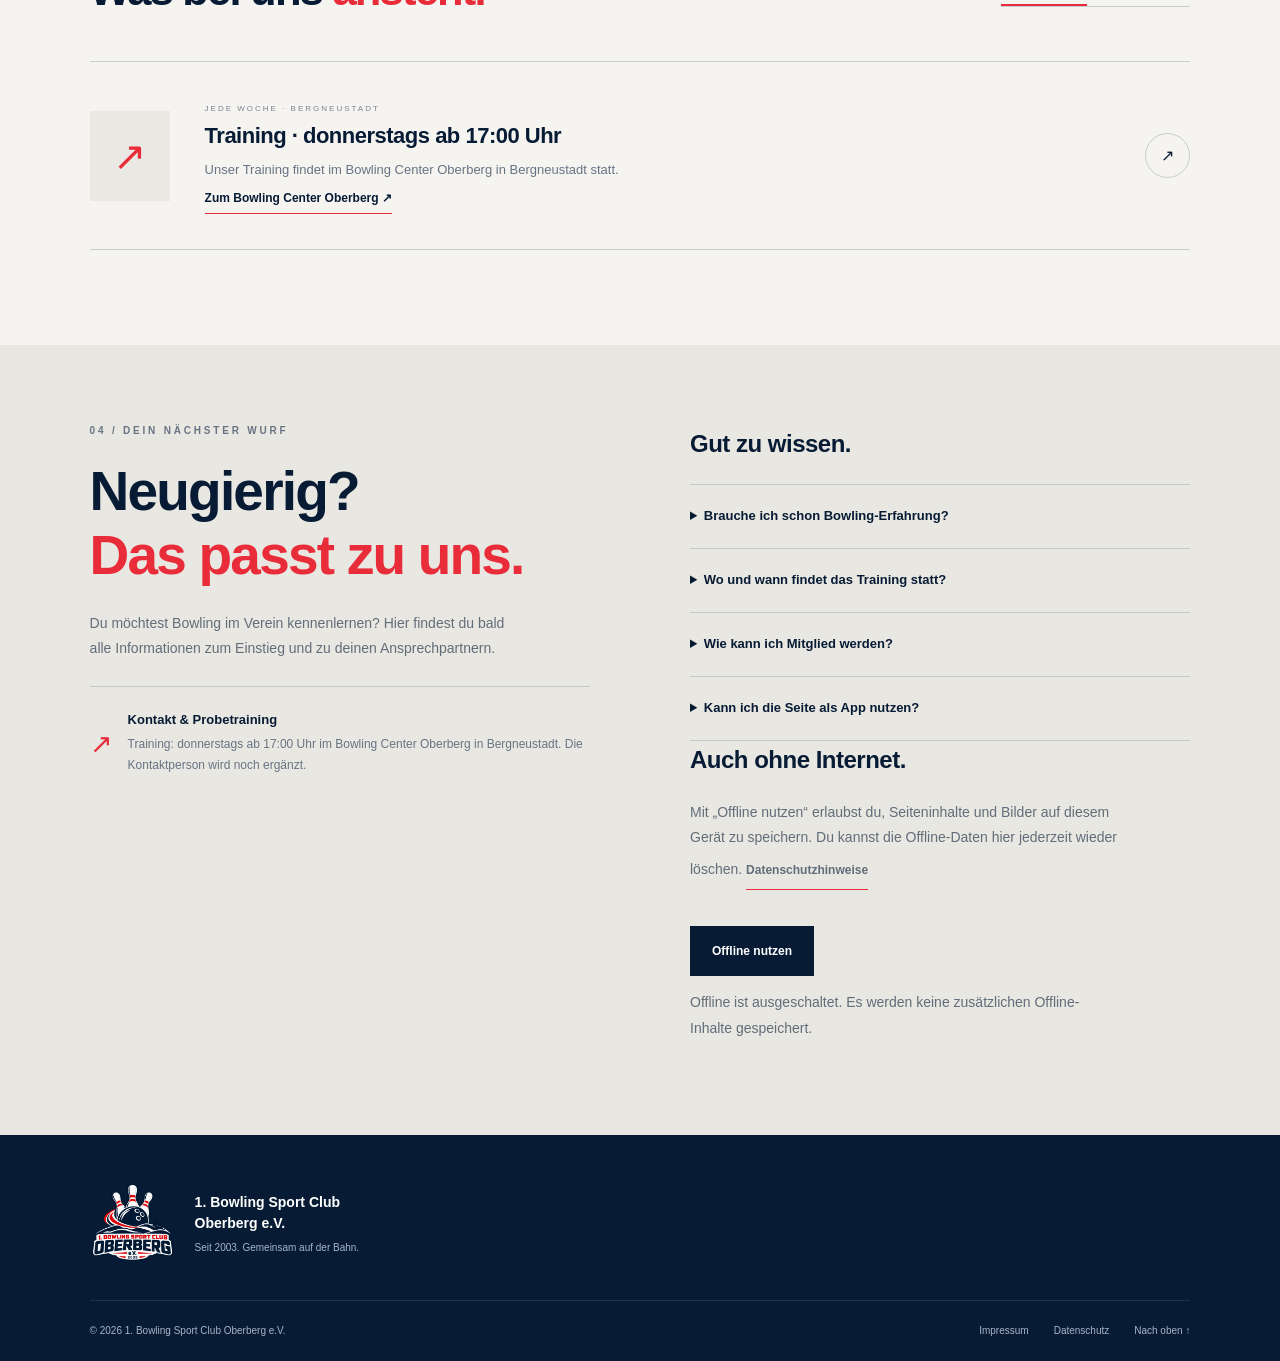
==== commit 8a71a0fe: "Display Bezirksliga 5 and Landesliga 3 season tables on homepage" ====
--- a/index.html
+++ b/index.html
@@ -7,12 +7,13 @@
   window.addEventListener('pageshow',function(){startAtTop();requestAnimationFrame(startAtTop);});
 })();
 </script><meta charset="utf-8"><meta name="viewport" content="width=device-width,initial-scale=1"><meta name="theme-color" content="#071b35"><meta name="description" content="1. Bowling Sport Club Oberberg e.V. – Bowling und Gemeinschaft im Oberbergischen. Seit 2003."><meta name="robots" content="noindex,nofollow"><link rel="icon" href="assets/icon-192.png"><link rel="apple-touch-icon" href="assets/icon-192.png"><link rel="manifest" href="manifest.webmanifest"><link rel="stylesheet" href="style.css"><title>1. Bowling Sport Club Oberberg e.V. · Seit 2003</title></head>
-<body><header><a class="brand" href="#start" aria-label="Zur Startseite"><img src="assets/logo.webp" alt=""><span>1. BSC OBERBERG<small>Bowling Sport Club · e.V.</small></span></a><button class="menu" aria-controls="navigation" aria-expanded="false">Menü <span>☰</span></button><nav id="navigation" aria-label="Hauptnavigation"><a href="#verein">Verein</a><a href="#vorstand">Vorstand</a><a href="#bowling">Bowling</a><a href="#termine">Termine</a><a class="nav-cta" href="#mitmachen">Mitmachen <span>↗</span></a></nav></header>
+<body><header><a class="brand" href="#start" aria-label="Zur Startseite"><img src="assets/logo.webp" alt=""><span>1. BSC OBERBERG<small>Bowling Sport Club · e.V.</small></span></a><button class="menu" aria-controls="navigation" aria-expanded="false">Menü <span>☰</span></button><nav id="navigation" aria-label="Hauptnavigation"><a href="#verein">Verein</a><a href="#ligatabellen">Tabellen</a><a href="#vorstand">Vorstand</a><a href="#bowling">Bowling</a><a href="#termine">Termine</a><a class="nav-cta" href="#mitmachen">Mitmachen <span>↗</span></a></nav></header>
 <main><section class="hero" id="start"><div class="hero-art"><div class="hero-confetti" aria-hidden="true"><span class="confetti-cannon left"><i style="--confetti-x:60px;--confetti-y:-110px;--confetti-spin:-240deg;--confetti-color:#ffd329;--confetti-duration:2.70s;--confetti-delay:1.250s"></i><i style="--confetti-x:97px;--confetti-y:-139px;--confetti-spin:311deg;--confetti-color:#ff4655;--confetti-duration:2.84s;--confetti-delay:1.295s"></i><i style="--confetti-x:134px;--confetti-y:-168px;--confetti-spin:-382deg;--confetti-color:#fff7dc;--confetti-duration:2.98s;--confetti-delay:1.340s"></i><i style="--confetti-x:171px;--confetti-y:-197px;--confetti-spin:453deg;--confetti-color:#e92c39;--confetti-duration:3.12s;--confetti-delay:1.385s"></i><i style="--confetti-x:208px;--confetti-y:-226px;--confetti-spin:-524deg;--confetti-color:#f5b42c;--confetti-duration:3.26s;--confetti-delay:1.430s"></i><i style="--confetti-x:75px;--confetti-y:-255px;--confetti-spin:595deg;--confetti-color:#ffd329;--confetti-duration:2.70s;--confetti-delay:1.475s"></i><i style="--confetti-x:112px;--confetti-y:-134px;--confetti-spin:-666deg;--confetti-color:#ff4655;--confetti-duration:2.84s;--confetti-delay:1.520s"></i><i style="--confetti-x:149px;--confetti-y:-163px;--confetti-spin:737deg;--confetti-color:#fff7dc;--confetti-duration:2.98s;--confetti-delay:1.565s"></i><i style="--confetti-x:186px;--confetti-y:-192px;--confetti-spin:-808deg;--confetti-color:#e92c39;--confetti-duration:3.12s;--confetti-delay:1.250s"></i><i style="--confetti-x:223px;--confetti-y:-221px;--confetti-spin:879deg;--confetti-color:#f5b42c;--confetti-duration:3.26s;--confetti-delay:1.295s"></i><i style="--confetti-x:90px;--confetti-y:-250px;--confetti-spin:-250deg;--confetti-color:#ffd329;--confetti-duration:2.70s;--confetti-delay:1.340s"></i><i style="--confetti-x:127px;--confetti-y:-129px;--confetti-spin:321deg;--confetti-color:#ff4655;--confetti-duration:2.84s;--confetti-delay:1.385s"></i><i style="--confetti-x:164px;--confetti-y:-158px;--confetti-spin:-392deg;--confetti-color:#fff7dc;--confetti-duration:2.98s;--confetti-delay:1.430s"></i><i style="--confetti-x:201px;--confetti-y:-187px;--confetti-spin:463deg;--confetti-color:#e92c39;--confetti-duration:3.12s;--confetti-delay:1.475s"></i><i style="--confetti-x:68px;--confetti-y:-216px;--confetti-spin:-534deg;--confetti-color:#f5b42c;--confetti-duration:3.26s;--confetti-delay:1.520s"></i><i style="--confetti-x:105px;--confetti-y:-245px;--confetti-spin:605deg;--confetti-color:#ffd329;--confetti-duration:2.70s;--confetti-delay:1.565s"></i><i style="--confetti-x:142px;--confetti-y:-124px;--confetti-spin:-676deg;--confetti-color:#ff4655;--confetti-duration:2.84s;--confetti-delay:1.250s"></i><i style="--confetti-x:179px;--confetti-y:-153px;--confetti-spin:747deg;--confetti-color:#fff7dc;--confetti-duration:2.98s;--confetti-delay:1.295s"></i><i style="--confetti-x:216px;--confetti-y:-182px;--confetti-spin:-818deg;--confetti-color:#e92c39;--confetti-duration:3.12s;--confetti-delay:1.340s"></i><i style="--confetti-x:83px;--confetti-y:-211px;--confetti-spin:889deg;--confetti-color:#f5b42c;--confetti-duration:3.26s;--confetti-delay:1.385s"></i><i style="--confetti-x:120px;--confetti-y:-240px;--confetti-spin:-260deg;--confetti-color:#ffd329;--confetti-duration:2.70s;--confetti-delay:1.430s"></i><i style="--confetti-x:157px;--confetti-y:-119px;--confetti-spin:331deg;--confetti-color:#ff4655;--confetti-duration:2.84s;--confetti-delay:1.475s"></i><i style="--confetti-x:194px;--confetti-y:-148px;--confetti-spin:-402deg;--confetti-color:#fff7dc;--confetti-duration:2.98s;--confetti-delay:1.520s"></i><i style="--confetti-x:61px;--confetti-y:-177px;--confetti-spin:473deg;--confetti-color:#e92c39;--confetti-duration:3.12s;--confetti-delay:1.565s"></i></span><span class="confetti-cannon right"><i style="--confetti-x:-60px;--confetti-y:-110px;--confetti-spin:-240deg;--confetti-color:#ffd329;--confetti-duration:2.70s;--confetti-delay:1.370s"></i><i style="--confetti-x:-97px;--confetti-y:-139px;--confetti-spin:311deg;--confetti-color:#ff4655;--confetti-duration:2.84s;--confetti-delay:1.415s"></i><i style="--confetti-x:-134px;--confetti-y:-168px;--confetti-spin:-382deg;--confetti-color:#fff7dc;--confetti-duration:2.98s;--confetti-delay:1.460s"></i><i style="--confetti-x:-171px;--confetti-y:-197px;--confetti-spin:453deg;--confetti-color:#e92c39;--confetti-duration:3.12s;--confetti-delay:1.505s"></i><i style="--confetti-x:-208px;--confetti-y:-226px;--confetti-spin:-524deg;--confetti-color:#f5b42c;--confetti-duration:3.26s;--confetti-delay:1.550s"></i><i style="--confetti-x:-75px;--confetti-y:-255px;--confetti-spin:595deg;--confetti-color:#ffd329;--confetti-duration:2.70s;--confetti-delay:1.595s"></i><i style="--confetti-x:-112px;--confetti-y:-134px;--confetti-spin:-666deg;--confetti-color:#ff4655;--confetti-duration:2.84s;--confetti-delay:1.640s"></i><i style="--confetti-x:-149px;--confetti-y:-163px;--confetti-spin:737deg;--confetti-color:#fff7dc;--confetti-duration:2.98s;--confetti-delay:1.685s"></i><i style="--confetti-x:-186px;--confetti-y:-192px;--confetti-spin:-808deg;--confetti-color:#e92c39;--confetti-duration:3.12s;--confetti-delay:1.370s"></i><i style="--confetti-x:-223px;--confetti-y:-221px;--confetti-spin:879deg;--confetti-color:#f5b42c;--confetti-duration:3.26s;--confetti-delay:1.415s"></i><i style="--confetti-x:-90px;--confetti-y:-250px;--confetti-spin:-250deg;--confetti-color:#ffd329;--confetti-duration:2.70s;--confetti-delay:1.460s"></i><i style="--confetti-x:-127px;--confetti-y:-129px;--confetti-spin:321deg;--confetti-color:#ff4655;--confetti-duration:2.84s;--confetti-delay:1.505s"></i><i style="--confetti-x:-164px;--confetti-y:-158px;--confetti-spin:-392deg;--confetti-color:#fff7dc;--confetti-duration:2.98s;--confetti-delay:1.550s"></i><i style="--confetti-x:-201px;--confetti-y:-187px;--confetti-spin:463deg;--confetti-color:#e92c39;--confetti-duration:3.12s;--confetti-delay:1.595s"></i><i style="--confetti-x:-68px;--confetti-y:-216px;--confetti-spin:-534deg;--confetti-color:#f5b42c;--confetti-duration:3.26s;--confetti-delay:1.640s"></i><i style="--confetti-x:-105px;--confetti-y:-245px;--confetti-spin:605deg;--confetti-color:#ffd329;--confetti-duration:2.70s;--confetti-delay:1.685s"></i><i style="--confetti-x:-142px;--confetti-y:-124px;--confetti-spin:-676deg;--confetti-color:#ff4655;--confetti-duration:2.84s;--confetti-delay:1.370s"></i><i style="--confetti-x:-179px;--confetti-y:-153px;--confetti-spin:747deg;--confetti-color:#fff7dc;--confetti-duration:2.98s;--confetti-delay:1.415s"></i><i style="--confetti-x:-216px;--confetti-y:-182px;--confetti-spin:-818deg;--confetti-color:#e92c39;--confetti-duration:3.12s;--confetti-delay:1.460s"></i><i style="--confetti-x:-83px;--confetti-y:-211px;--confetti-spin:889deg;--confetti-color:#f5b42c;--confetti-duration:3.26s;--confetti-delay:1.505s"></i><i style="--confetti-x:-120px;--confetti-y:-240px;--confetti-spin:-260deg;--confetti-color:#ffd329;--confetti-duration:2.70s;--confetti-delay:1.550s"></i><i style="--confetti-x:-157px;--confetti-y:-119px;--confetti-spin:331deg;--confetti-color:#ff4655;--confetti-duration:2.84s;--confetti-delay:1.595s"></i><i style="--confetti-x:-194px;--confetti-y:-148px;--confetti-spin:-402deg;--confetti-color:#fff7dc;--confetti-duration:2.98s;--confetti-delay:1.640s"></i><i style="--confetti-x:-61px;--confetti-y:-177px;--confetti-spin:473deg;--confetti-color:#e92c39;--confetti-duration:3.12s;--confetti-delay:1.685s"></i></span></div><div class="hero-fireworks" aria-hidden="true"><span class="firework-burst"><i style="--spark-x:65px;--spark-y:12px"></i><i style="--spark-x:42px;--spark-y:36px"></i><i style="--spark-x:33px;--spark-y:68px"></i><i style="--spark-x:0px;--spark-y:60px"></i><i style="--spark-x:-32px;--spark-y:68px"></i><i style="--spark-x:-42px;--spark-y:36px"></i><i style="--spark-x:-65px;--spark-y:12px"></i><i style="--spark-x:-42px;--spark-y:-12px"></i><i style="--spark-x:-33px;--spark-y:-44px"></i><i style="--spark-x:0px;--spark-y:-36px"></i><i style="--spark-x:33px;--spark-y:-44px"></i><i style="--spark-x:42px;--spark-y:-12px"></i></span><span class="firework-burst"><i style="--spark-x:65px;--spark-y:12px"></i><i style="--spark-x:42px;--spark-y:36px"></i><i style="--spark-x:33px;--spark-y:68px"></i><i style="--spark-x:0px;--spark-y:60px"></i><i style="--spark-x:-32px;--spark-y:68px"></i><i style="--spark-x:-42px;--spark-y:36px"></i><i style="--spark-x:-65px;--spark-y:12px"></i><i style="--spark-x:-42px;--spark-y:-12px"></i><i style="--spark-x:-33px;--spark-y:-44px"></i><i style="--spark-x:0px;--spark-y:-36px"></i><i style="--spark-x:33px;--spark-y:-44px"></i><i style="--spark-x:42px;--spark-y:-12px"></i></span><span class="firework-burst"><i style="--spark-x:65px;--spark-y:12px"></i><i style="--spark-x:42px;--spark-y:36px"></i><i style="--spark-x:33px;--spark-y:68px"></i><i style="--spark-x:0px;--spark-y:60px"></i><i style="--spark-x:-32px;--spark-y:68px"></i><i style="--spark-x:-42px;--spark-y:36px"></i><i style="--spark-x:-65px;--spark-y:12px"></i><i style="--spark-x:-42px;--spark-y:-12px"></i><i style="--spark-x:-33px;--spark-y:-44px"></i><i style="--spark-x:0px;--spark-y:-36px"></i><i style="--spark-x:33px;--spark-y:-44px"></i><i style="--spark-x:42px;--spark-y:-12px"></i></span></div><div class="orbit one"></div><div class="orbit two"></div><span class="vertical">PRÄZISION · TEAMGEIST · LEIDENSCHAFT</span><img src="assets/logo.webp" alt="Vereinslogo des 1. Bowling Sport Club Oberberg e.V. mit Bowlingkugel, Pins und Oberberger Landschaft"><p class="club-slogan"><span class="slogan-fire" aria-hidden="true"><span class="fire-emoji" style="--flame-size:48px;--flame-offset:-0.00s">🔥</span><span class="fire-emoji" style="--flame-size:59px;--flame-offset:-0.55s">🔥</span><span class="fire-emoji" style="--flame-size:68px;--flame-offset:-1.10s">🔥</span><span class="fire-emoji" style="--flame-size:75px;--flame-offset:-1.65s">🔥</span><span class="fire-emoji" style="--flame-size:68px;--flame-offset:-2.20s">🔥</span><span class="fire-emoji" style="--flame-size:59px;--flame-offset:-2.75s">🔥</span><span class="fire-emoji" style="--flame-size:48px;--flame-offset:-3.30s">🔥</span></span><span class="slogan-text">Play With Best...</span></p></div><div class="hero-copy"><div class="eyebrow"><span></span> OBERBERG. BOWLING. WIR.</div><h1>Drei Teams.<br>Ein Ziel.<br><em>Jeder Pin zählt.</em></h1><p>Willkommen beim 1. Bowling Sport Club Oberberg e.V. – Bowling und Gemeinschaft im Oberbergischen. Seit 2003.</p><div class="actions"><a class="button red" href="#mitmachen">Dein erster Strike mit uns <span>↗</span></a><a class="text-link" href="#bowling">Entdecke Bowling <span>↓</span></a></div></div><a class="scroll" href="#verein">MEHR ALS ZEHN PINS <span>↓</span></a></section>
 <div class="ticker" aria-hidden="true"><span>BOWLING VERBINDET</span><b>✦</b><span>OBERBERG BEWEGT</span><b>✦</b><span>SEIT 2003</span><b>✦</b><span>GEMEINSAM AUF DER BAHN</span></div>
+<section class="section standings" id="ligatabellen" aria-labelledby="league-heading"><div class="section-top"><div><div class="eyebrow dark">DREI TEAMS. UNSERE SAISON.</div><h2 id="league-heading">Jeder Pin <em>zählt.</em></h2><p class="board-intro">Die Saisontabellen unserer Mannschaften. Oberberger Teams sind rot hervorgehoben.</p></div><button id="standings-refresh" class="button install" type="button">Tabellen aktualisieren ↻</button></div><div class="league-grid"><article class="league-card" data-league="Bezirksliga 5"><div class="league-title"><span class="eyebrow dark">SAISON 2026/2027</span><h3>Bezirksliga 5</h3><p class="league-day">Stand nach dem 4. Spieltag</p></div><div class="league-scroll" tabindex="0" role="region" aria-label="Saisontabelle Bezirksliga 5"><table class="league-table"><caption class="visually-hidden">Saisontabelle Bezirksliga 5, Saison 2026/2027</caption><thead><tr><th scope="col">Pl.</th><th scope="col">Mannschaft</th><th scope="col">Pins</th><th scope="col">Schnitt</th><th scope="col">Pkt.</th><th scope="col">Bonus</th><th scope="col">Gesamt</th></tr></thead><tbody><tr><td>1</td><th scope="row">Bowlingfreunde Bonn 2</th><td>12.847</td><td>166,84</td><td>38</td><td>0</td><td><strong>38</strong></td></tr><tr><td>2</td><th scope="row">BC Tropics Köln 7</th><td>12.608</td><td>157,60</td><td>30</td><td>0</td><td><strong>30</strong></td></tr><tr class="own-team"><td>3</td><th scope="row">1. BSC Oberberg 3<span class="visually-hidden"> – unser Verein</span></th><td>9.995</td><td>144,86</td><td>22</td><td>0</td><td><strong>22</strong></td></tr><tr><td>4</td><th scope="row">Bowlingfreunde Bonn 3</th><td>10.130</td><td>140,69</td><td>18</td><td>0</td><td><strong>18</strong></td></tr><tr><td>5</td><th scope="row">Strikers Siegen 3</th><td>10.178</td><td>135,71</td><td>12</td><td>0</td><td><strong>12</strong></td></tr><tr><td>6</td><th scope="row">Freilose</th><td>0</td><td>0,00</td><td>0</td><td>0</td><td><strong>0</strong></td></tr></tbody></table></div><div class="league-foot"><span class="league-status" role="status">Abgerufen: 23.10.26, 22:35 Uhr</span><a class="inline-link league-source" href="https://wbuliga.wbubowling.de/index.php/results/league/1448" target="_blank" rel="noopener noreferrer">Originaltabelle bei der WBU ↗</a></div></article><article class="league-card" data-league="Landesliga 3"><div class="league-title"><span class="eyebrow dark">SAISON 2026/2027</span><h3>Landesliga 3</h3><p class="league-day">Stand nach dem 4. Spieltag</p></div><div class="league-scroll" tabindex="0" role="region" aria-label="Saisontabelle Landesliga 3"><table class="league-table"><caption class="visually-hidden">Saisontabelle Landesliga 3, Saison 2026/2027</caption><thead><tr><th scope="col">Pl.</th><th scope="col">Mannschaft</th><th scope="col">Pins</th><th scope="col">Schnitt</th><th scope="col">Pkt.</th><th scope="col">Bonus</th><th scope="col">Gesamt</th></tr></thead><tbody><tr><td>1</td><th scope="row">Strikers Köln 2</th><td>13.212</td><td>165,15</td><td>32</td><td>20</td><td><strong>52</strong></td></tr><tr><td>2</td><th scope="row">TenPins Rainbow Wuppertal 2</th><td>13.108</td><td>163,85</td><td>26</td><td>19</td><td><strong>45</strong></td></tr><tr><td>3</td><th scope="row">BC Tropics Köln 6</th><td>13.033</td><td>162,91</td><td>24</td><td>15</td><td><strong>39</strong></td></tr><tr class="own-team"><td>4</td><th scope="row">1. BSC Oberberg 1<span class="visually-hidden"> – unser Verein</span></th><td>13.107</td><td>163,84</td><td>14</td><td>17</td><td><strong>31</strong></td></tr><tr><td>5</td><th scope="row">Benrather BC 2</th><td>12.102</td><td>151,28</td><td>12</td><td>8</td><td><strong>20</strong></td></tr><tr class="own-team"><td>6</td><th scope="row">1. BSC Oberberg 2<span class="visually-hidden"> – unser Verein</span></th><td>11.916</td><td>148,95</td><td>12</td><td>6</td><td><strong>18</strong></td></tr></tbody></table></div><div class="league-foot"><span class="league-status" role="status">Abgerufen: 23.10.26, 22:35 Uhr</span><a class="inline-link league-source" href="https://wbuliga.wbubowling.de/index.php/results/league/1452" target="_blank" rel="noopener noreferrer">Originaltabelle bei der WBU ↗</a></div></article></div><p class="league-note">Quelle: WBU Liga · Saison 2026/2027. Die Tabellen werden beim Öffnen aktualisiert; die Daten können bis zu zehn Minuten zwischengespeichert sein. Bei Verbindungsproblemen bleibt der angezeigte Datenstand sichtbar. Auf dem Handy kannst du innerhalb der Tabellen seitlich wischen.</p></section>
 <section class="section about" id="verein"><div><div class="eyebrow dark">01 / UNSER VEREIN</div><h2>In Oberberg zu Hause.<br>Auf der Bahn <em>in unserem Element.</em></h2></div><div class="about-copy"><p class="lead">Wir sind der 1. Bowling Sport Club Oberberg e.V.</p><p>Seit unserer Gründung 2003 gehört Bowling zu unserer Vereinsgeschichte. Wir sind Mitglied der <a class="inline-link" href="https://www.wbubowling.de/" target="_blank" rel="noopener noreferrer">Westdeutschen Bowling Union (WBU) ↗</a> und nehmen mit drei Teams am Ligabetrieb teil.</p><a class="inline-link" href="#mitmachen">Lerne uns kennen ↗</a></div><div class="values"><article><span>01</span><h3>Der Sport.</h3><p>Ein guter Wurf vereint Technik, Konzentration und das richtige Gefühl. Jeder Frame ist eine neue Chance.</p></article><article><span>02</span><h3>Das Team.</h3><p>Gemeinsam auf der Bahn, gemeinsam mitfiebern. Bowling wird durch die Menschen neben uns zum Vereinssport.</p></article><article><span>03</span><h3>Die Region.</h3><p>Oberberg ist Teil unseres Namens und unserer Identität. Unser Logo verbindet Bowling mit der Landschaft unserer Heimat.</p></article></div></section>
 <section class="section board" id="vorstand" aria-labelledby="board-heading"><div class="eyebrow dark">DIE MENSCHEN IM VEREIN</div><h2 id="board-heading">Unser <em>Vorstand.</em></h2><p class="board-intro">Die Ansprechpartner unseres Vereins im Überblick.</p><div class="board-grid"><article class="board-card" aria-label="1. Vorsitzender: Michael Kozak"><div class="portrait-placeholder" role="img" aria-label="Foto von Michael Kozak folgt"><span>FOTO FOLGT</span></div><h3>Michael Kozak</h3><p>1. Vorsitzender</p></article><article class="board-card" aria-label="2. Vorsitzender: Oliver Schneider"><div class="portrait-placeholder" role="img" aria-label="Foto von Oliver Schneider folgt"><span>FOTO FOLGT</span></div><h3>Oliver Schneider</h3><p>2. Vorsitzender</p></article><article class="board-card" aria-label="Geschäftsführer: Rene Schulze"><div class="portrait-placeholder" role="img" aria-label="Foto von Rene Schulze folgt"><span>FOTO FOLGT</span></div><h3>Rene Schulze</h3><p>Geschäftsführer</p></article><article class="board-card" aria-label="Kassenwart: Jasmin Küpper"><div class="portrait-placeholder" role="img" aria-label="Foto von Jasmin Küpper folgt"><span>FOTO FOLGT</span></div><h3>Jasmin Küpper</h3><p>Kassenwart</p></article><article class="board-card" aria-label="Sportwart: Michael Kozak"><div class="portrait-placeholder" role="img" aria-label="Foto von Michael Kozak folgt"><span>FOTO FOLGT</span></div><h3>Michael Kozak</h3><p>Sportwart</p></article></div></section>
 <section class="sport" id="bowling"><div class="sport-visual" aria-hidden="true"><div class="lane l1"></div><div class="lane l2"></div><div class="lane l3"></div><div class="pin p1"></div><div class="pin p2"></div><div class="pin p3"></div><div class="ball"><i></i><i></i><i></i></div><span>JEDER FRAME.<br>EINE NEUE CHANCE.</span></div><div class="sport-copy"><div class="eyebrow">02 / FASZINATION BOWLING</div><h2>Mehr Gefühl.<br>Mehr Präzision.<br><em>Mehr als ein Spiel.</em></h2><p>Der Anlauf. Die Bewegung. Der Moment, in dem die Kugel die Hand verlässt. Bowling fordert den Kopf genauso wie die Technik – und begeistert mit jedem Wurf aufs Neue.</p><p><strong>Drei Teams. Ein Verein.</strong> Wir spielen mit drei Mannschaften im Ligabetrieb und sind Mitglied der WBU.</p><div class="sport-facts"><div><b>3</b><span>TEAMS IM LIGABETRIEB</span></div><div><b>10</b><span>PINS PRO FRAME</span></div></div></div></section>
 <section class="section dates" id="termine"><div class="section-top"><div><div class="eyebrow dark">03 / AUF DEM LAUFENDEN</div><h2>Was bei uns <em>ansteht.</em></h2></div><div class="tabs" role="group" aria-label="Inhalte auswählen"><button class="active" data-view="termine" aria-pressed="true">Termine</button><button data-view="neuigkeiten" aria-pressed="false">Neuigkeiten</button></div></div><div class="empty-state" id="updates" aria-live="polite"><div class="calendar" aria-hidden="true">↗</div><div><span class="label">JEDE WOCHE · BERGNEUSTADT</span><h3>Training · donnerstags ab 17:00 Uhr</h3><p>Unser Training findet im Bowling Center Oberberg in Bergneustadt statt.</p><a id="training-center-link" class="inline-link" href="https://bowling-oberberg.de/" target="_blank" rel="noopener noreferrer">Zum Bowling Center Oberberg ↗</a></div><a href="#mitmachen" class="circle-link" aria-label="Zum Bereich Mitmachen">↗</a></div></section>
 <section class="join" id="mitmachen"><div><div class="eyebrow">04 / DEIN NÄCHSTER WURF</div><h2>Neugierig?<br><em>Das passt zu uns.</em></h2><p>Du möchtest Bowling im Verein kennenlernen? Hier findest du bald alle Informationen zum Einstieg und zu deinen Ansprechpartnern.</p><div class="pending"><span>↗</span><div><b>Kontakt & Probetraining</b><small>Training: donnerstags ab 17:00 Uhr im Bowling Center Oberberg in Bergneustadt. Die Kontaktperson wird noch ergänzt.</small></div></div></div><div class="faq"><h3>Gut zu wissen.</h3><details><summary>Brauche ich schon Bowling-Erfahrung?</summary><p>Du kannst dich auch als Interessierter ohne Vereinserfahrung über uns informieren. Die konkreten Möglichkeiten für deinen Einstieg ergänzen wir hier gemeinsam mit dem Verein.</p></details><details><summary>Wo und wann findet das Training statt?</summary><p>Wir trainieren donnerstags ab 17:00 Uhr im <a class="inline-link" href="https://bowling-oberberg.de/" target="_blank" rel="noopener noreferrer">Bowling Center Oberberg ↗</a> in Bergneustadt.</p></details><details><summary>Wie kann ich Mitglied werden?</summary><p>Ansprechpartner, Mitgliedsbeiträge und Informationen zum Aufnahmeantrag werden noch ergänzt.</p></details><details><summary>Kann ich die Seite als App nutzen?</summary><p>Ja. Wähle im Browser „App installieren“ oder „Zum Home-Bildschirm“. Auf dem iPhone findest du dies im Teilen-Menü von Safari.</p></details><button id="install" class="button install" hidden>Vereins-App installieren ↗</button><div id="offline-settings"><h3>Auch ohne Internet.</h3><p>Mit „Offline nutzen“ erlaubst du, Seiteninhalte und Bilder auf diesem Gerät zu speichern. Du kannst die Offline-Daten hier jederzeit wieder löschen. <a class="inline-link" href="/datenschutz.html">Datenschutzhinweise</a></p><button id="offline-toggle" class="button install" type="button" aria-pressed="false" aria-describedby="offline-status">Offline nutzen</button><p id="offline-status" role="status" aria-live="polite">Offline ist ausgeschaltet.</p></div></div></section>
-</main><footer><div class="footer-brand"><img src="assets/logo.webp" alt="Vereinslogo"><div><b>1. Bowling Sport Club<br>Oberberg e.V.</b><span>Seit 2003. Gemeinsam auf der Bahn.</span></div></div><div class="footer-bottom"><span>© <span id="year">2026</span> 1. Bowling Sport Club Oberberg e.V.</span><div><button data-dialog="impressum">Impressum</button><a href="/datenschutz.html">Datenschutz</a><a href="#start">Nach oben ↑</a></div></div></footer><dialog id="legal"><button id="close-dialog" aria-label="Dialog schließen">×</button><h2 id="legal-title"></h2><div id="legal-content"></div></dialog><script src="app.js"></script></body></html>
+</main><footer><div class="footer-brand"><img src="assets/logo.webp" alt="Vereinslogo"><div><b>1. Bowling Sport Club<br>Oberberg e.V.</b><span>Seit 2003. Gemeinsam auf der Bahn.</span></div></div><div class="footer-bottom"><span>© <span id="year">2026</span> 1. Bowling Sport Club Oberberg e.V.</span><div><button data-dialog="impressum">Impressum</button><a href="/datenschutz.html">Datenschutz</a><a href="#start">Nach oben ↑</a></div></div></footer><dialog id="legal"><button id="close-dialog" aria-label="Dialog schließen">×</button><h2 id="legal-title"></h2><div id="legal-content"></div></dialog><script src="app.js"></script><script src="leagues.js"></script></body></html>
--- a/style.css
+++ b/style.css
@@ -349,3 +349,27 @@
  .club-slogan .slogan-fire{height:62px;left:2%;right:2%;bottom:-4px}
  .slogan-fire .fire-emoji{font-size:calc(var(--flame-size) * .76);margin:0 -4px}
 }
+
+/* WBU-Saisontabellen */
+.standings{background:#ebeae5}
+.league-grid{display:grid;grid-template-columns:repeat(2,minmax(0,1fr));gap:24px;margin-top:30px}
+.league-card{min-width:0;background:var(--paper);border:1px solid #d1d5d9;border-top:4px solid var(--red)}
+.league-title{padding:25px 22px 18px}.league-title h3{font-size:25px;margin:12px 0 8px}
+.league-day{font-size:12px;color:#647180;margin:0}
+.league-scroll{overflow-x:auto;overscroll-behavior-x:contain}
+.league-table{border-collapse:collapse;width:100%;min-width:590px;font-size:12px;font-variant-numeric:tabular-nums}
+.league-table th,.league-table td{padding:14px 10px;border-bottom:1px solid #dde0e2;text-align:right;white-space:nowrap}
+.league-table thead{background:var(--navy);color:white}
+.league-table thead th{font-size:10px;letter-spacing:.5px}
+.league-table th:nth-child(2){text-align:left;white-space:normal;min-width:170px}
+.league-table tbody th{font-weight:500}
+.league-table .own-team{background:#e92c3910}
+.league-table .own-team th{font-weight:800;color:#b51e2d;border-left:3px solid var(--red)}
+.league-foot{display:flex;flex-direction:column;align-items:flex-start;gap:8px;padding:18px 22px 22px}
+.league-status,.league-note{font-size:11px;color:#657180;line-height:1.8}
+.league-note{margin:22px 0 0;max-width:900px}
+.league-foot .inline-link{margin-top:0}
+#standings-refresh:disabled{opacity:.6;cursor:wait}
+.visually-hidden{position:absolute;width:1px;height:1px;padding:0;margin:-1px;overflow:hidden;clip-path:inset(50%);white-space:nowrap;border:0}
+@media(max-width:1279px){.league-grid{grid-template-columns:minmax(0,1fr)}}
+@media(max-width:620px){.league-title{padding:22px 16px 16px}.league-title h3{font-size:23px}.league-foot{padding:16px}.league-table{font-size:12px}.league-note{font-size:10px}}
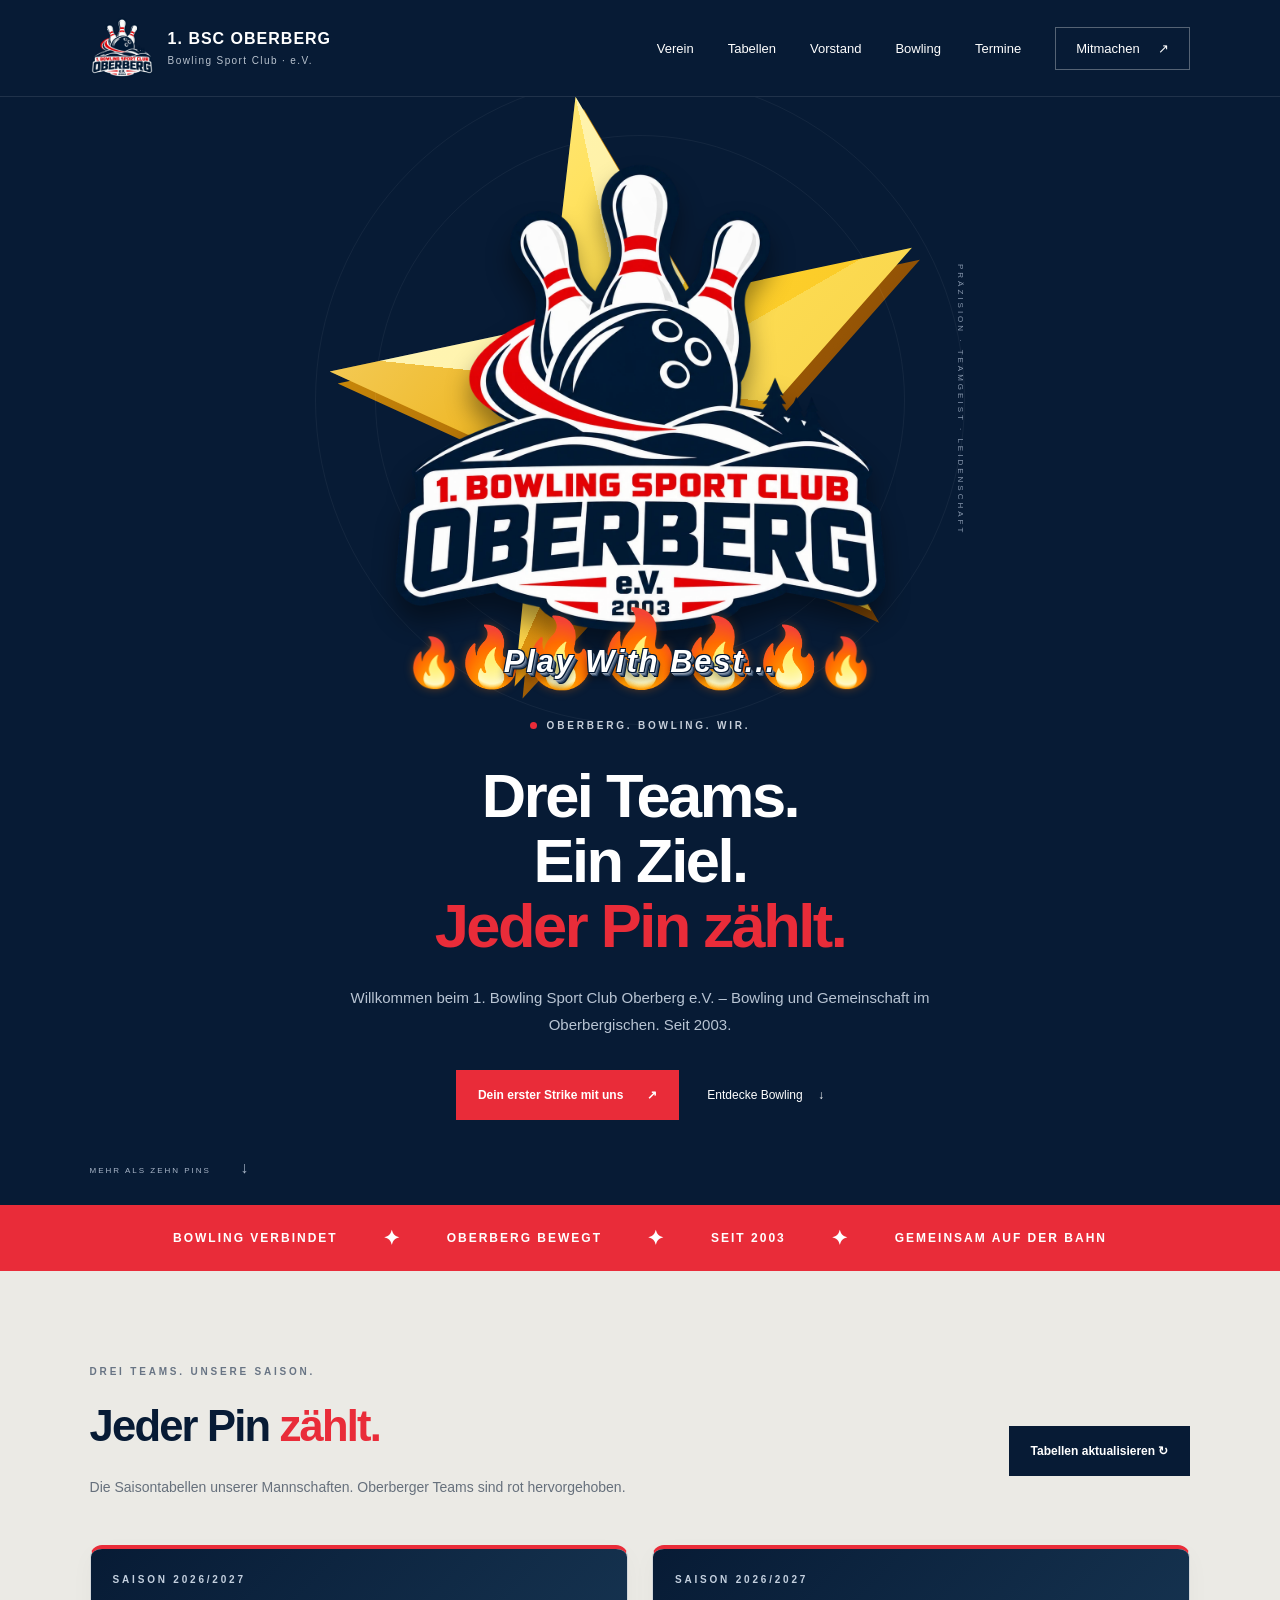
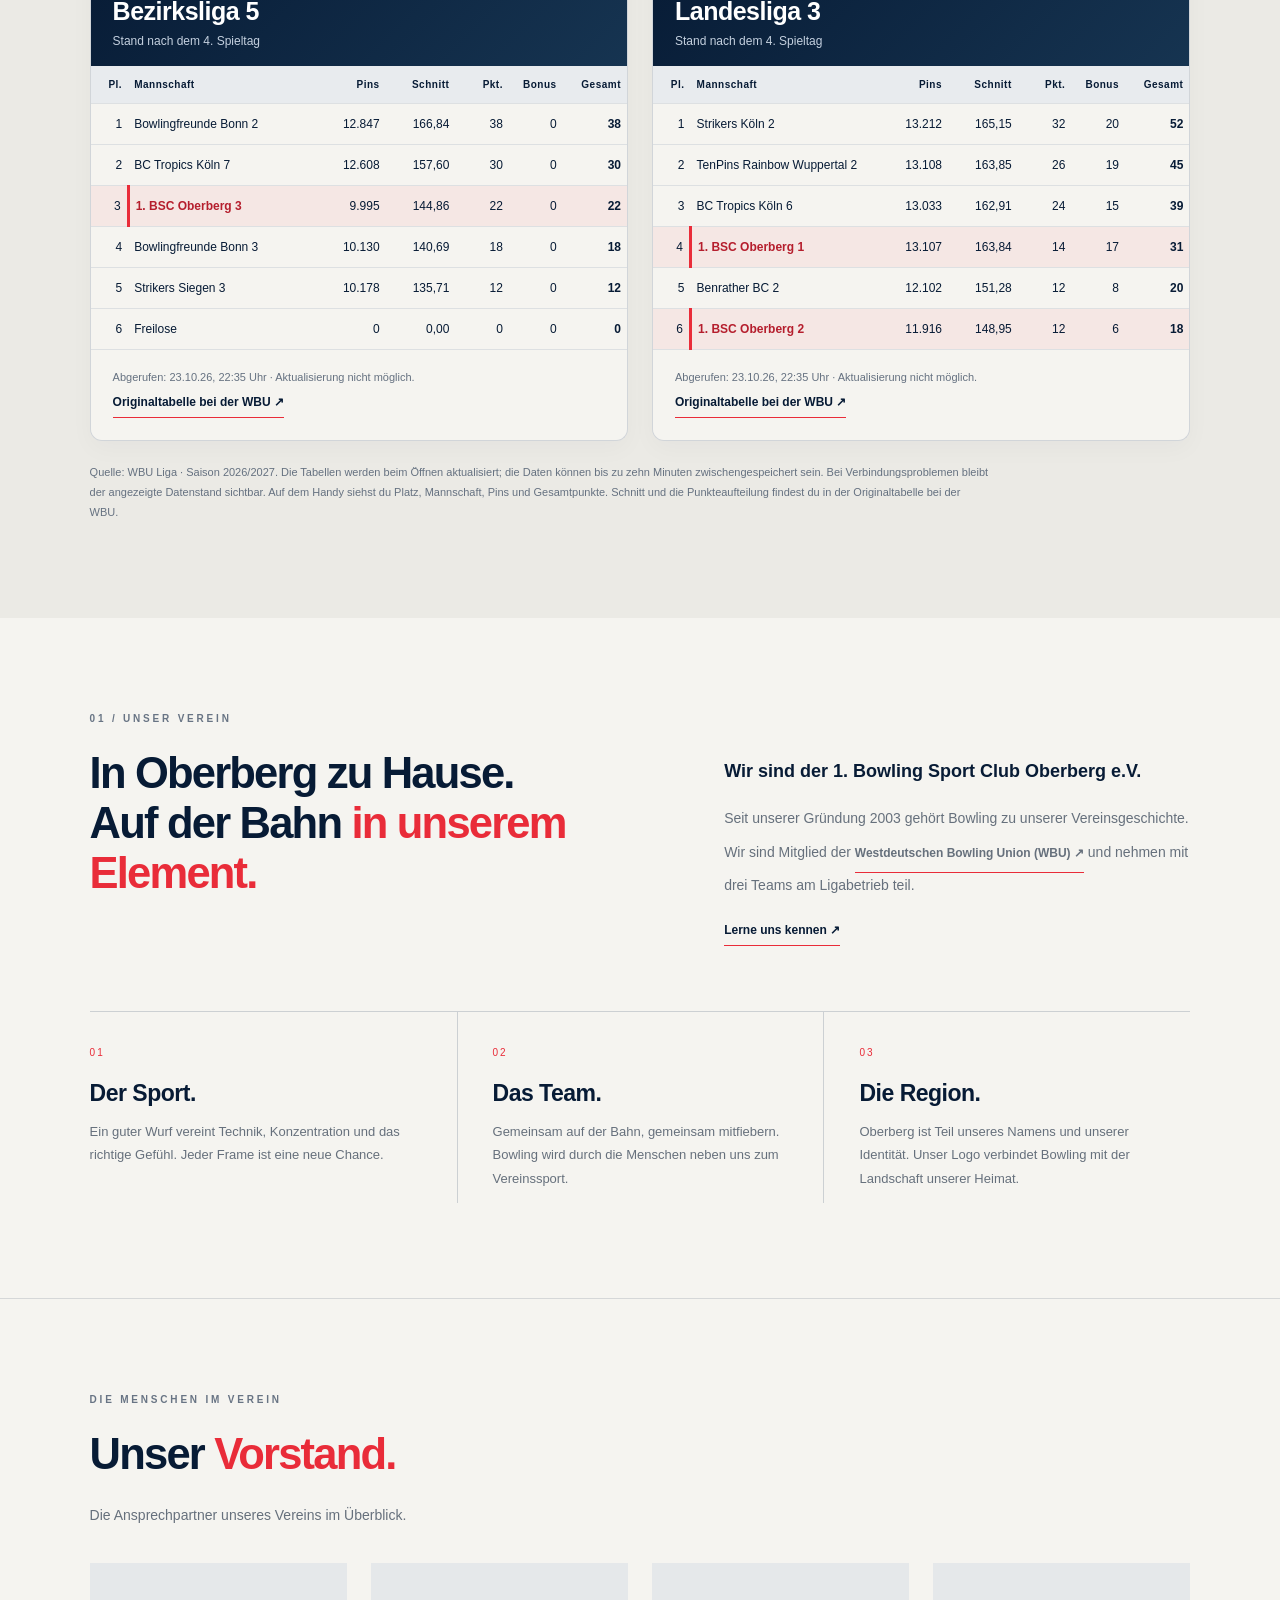
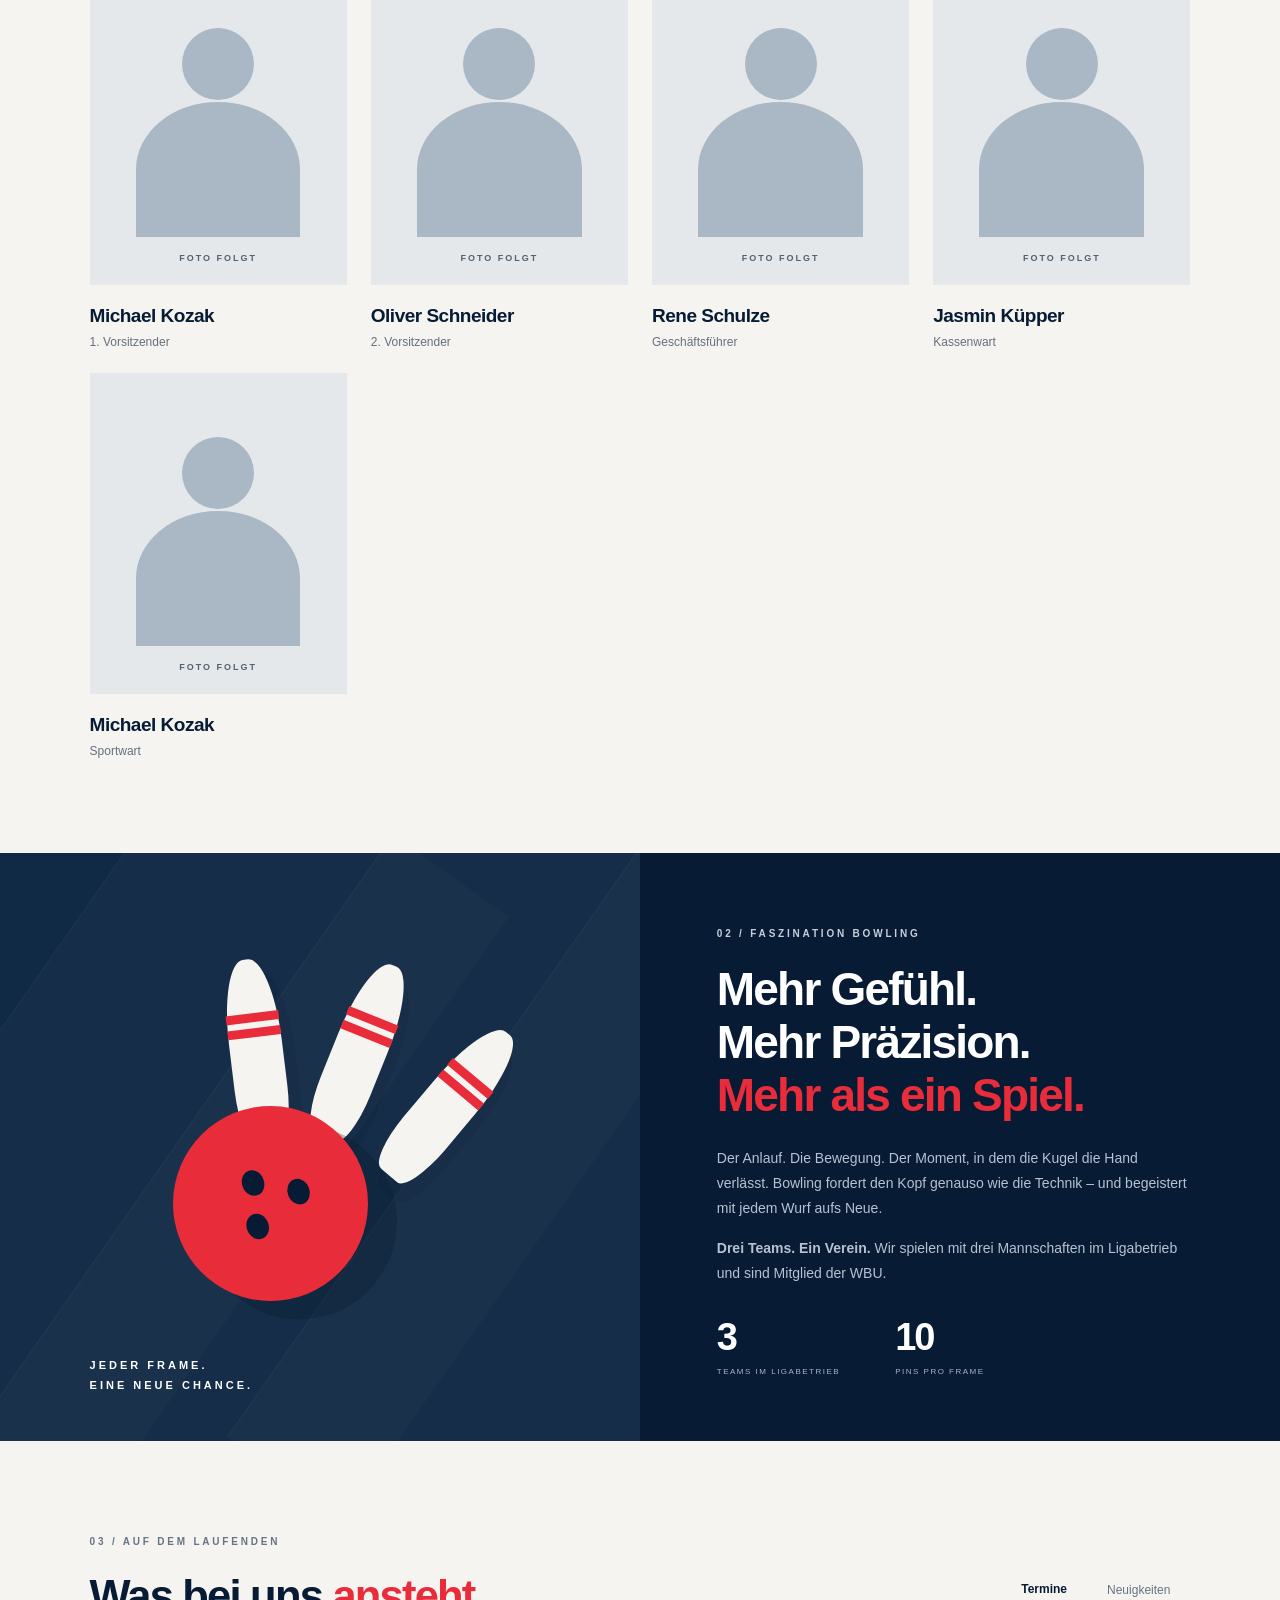
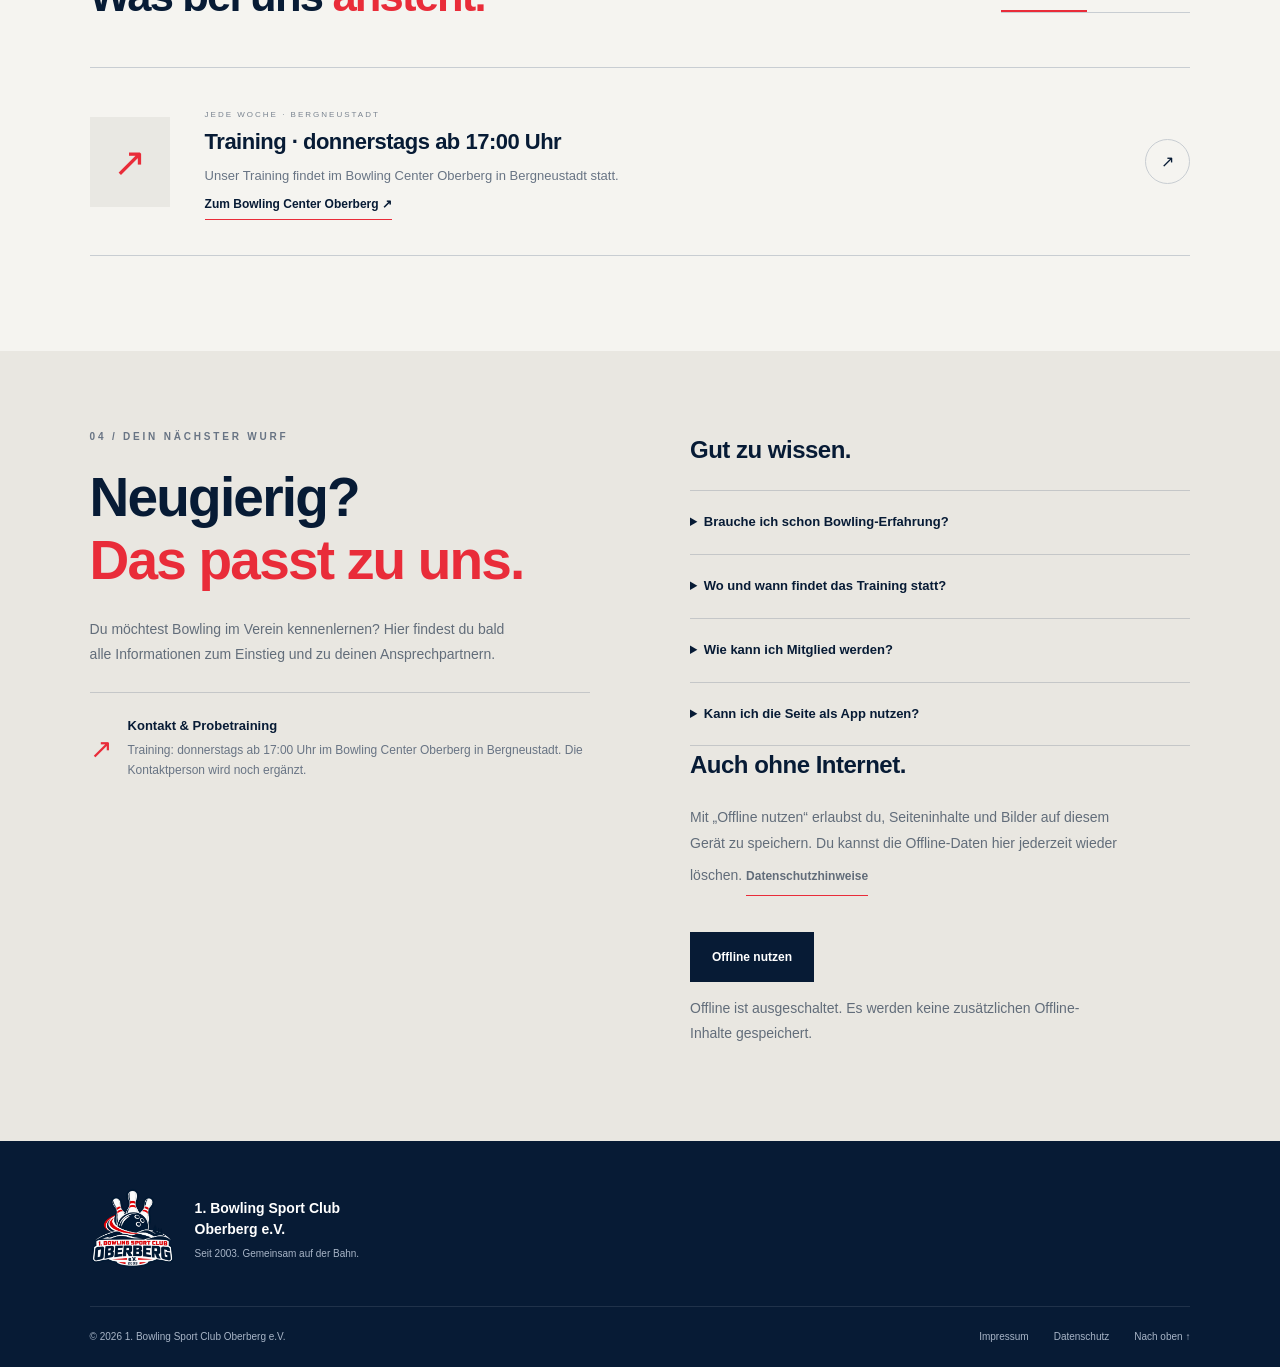
==== commit 4af8b865: "Explain compact mobile league standings view" ====
--- a/index.html
+++ b/index.html
@@ -10,7 +10,7 @@
 <body><header><a class="brand" href="#start" aria-label="Zur Startseite"><img src="assets/logo.webp" alt=""><span>1. BSC OBERBERG<small>Bowling Sport Club · e.V.</small></span></a><button class="menu" aria-controls="navigation" aria-expanded="false">Menü <span>☰</span></button><nav id="navigation" aria-label="Hauptnavigation"><a href="#verein">Verein</a><a href="#ligatabellen">Tabellen</a><a href="#vorstand">Vorstand</a><a href="#bowling">Bowling</a><a href="#termine">Termine</a><a class="nav-cta" href="#mitmachen">Mitmachen <span>↗</span></a></nav></header>
 <main><section class="hero" id="start"><div class="hero-art"><div class="hero-confetti" aria-hidden="true"><span class="confetti-cannon left"><i style="--confetti-x:60px;--confetti-y:-110px;--confetti-spin:-240deg;--confetti-color:#ffd329;--confetti-duration:2.70s;--confetti-delay:1.250s"></i><i style="--confetti-x:97px;--confetti-y:-139px;--confetti-spin:311deg;--confetti-color:#ff4655;--confetti-duration:2.84s;--confetti-delay:1.295s"></i><i style="--confetti-x:134px;--confetti-y:-168px;--confetti-spin:-382deg;--confetti-color:#fff7dc;--confetti-duration:2.98s;--confetti-delay:1.340s"></i><i style="--confetti-x:171px;--confetti-y:-197px;--confetti-spin:453deg;--confetti-color:#e92c39;--confetti-duration:3.12s;--confetti-delay:1.385s"></i><i style="--confetti-x:208px;--confetti-y:-226px;--confetti-spin:-524deg;--confetti-color:#f5b42c;--confetti-duration:3.26s;--confetti-delay:1.430s"></i><i style="--confetti-x:75px;--confetti-y:-255px;--confetti-spin:595deg;--confetti-color:#ffd329;--confetti-duration:2.70s;--confetti-delay:1.475s"></i><i style="--confetti-x:112px;--confetti-y:-134px;--confetti-spin:-666deg;--confetti-color:#ff4655;--confetti-duration:2.84s;--confetti-delay:1.520s"></i><i style="--confetti-x:149px;--confetti-y:-163px;--confetti-spin:737deg;--confetti-color:#fff7dc;--confetti-duration:2.98s;--confetti-delay:1.565s"></i><i style="--confetti-x:186px;--confetti-y:-192px;--confetti-spin:-808deg;--confetti-color:#e92c39;--confetti-duration:3.12s;--confetti-delay:1.250s"></i><i style="--confetti-x:223px;--confetti-y:-221px;--confetti-spin:879deg;--confetti-color:#f5b42c;--confetti-duration:3.26s;--confetti-delay:1.295s"></i><i style="--confetti-x:90px;--confetti-y:-250px;--confetti-spin:-250deg;--confetti-color:#ffd329;--confetti-duration:2.70s;--confetti-delay:1.340s"></i><i style="--confetti-x:127px;--confetti-y:-129px;--confetti-spin:321deg;--confetti-color:#ff4655;--confetti-duration:2.84s;--confetti-delay:1.385s"></i><i style="--confetti-x:164px;--confetti-y:-158px;--confetti-spin:-392deg;--confetti-color:#fff7dc;--confetti-duration:2.98s;--confetti-delay:1.430s"></i><i style="--confetti-x:201px;--confetti-y:-187px;--confetti-spin:463deg;--confetti-color:#e92c39;--confetti-duration:3.12s;--confetti-delay:1.475s"></i><i style="--confetti-x:68px;--confetti-y:-216px;--confetti-spin:-534deg;--confetti-color:#f5b42c;--confetti-duration:3.26s;--confetti-delay:1.520s"></i><i style="--confetti-x:105px;--confetti-y:-245px;--confetti-spin:605deg;--confetti-color:#ffd329;--confetti-duration:2.70s;--confetti-delay:1.565s"></i><i style="--confetti-x:142px;--confetti-y:-124px;--confetti-spin:-676deg;--confetti-color:#ff4655;--confetti-duration:2.84s;--confetti-delay:1.250s"></i><i style="--confetti-x:179px;--confetti-y:-153px;--confetti-spin:747deg;--confetti-color:#fff7dc;--confetti-duration:2.98s;--confetti-delay:1.295s"></i><i style="--confetti-x:216px;--confetti-y:-182px;--confetti-spin:-818deg;--confetti-color:#e92c39;--confetti-duration:3.12s;--confetti-delay:1.340s"></i><i style="--confetti-x:83px;--confetti-y:-211px;--confetti-spin:889deg;--confetti-color:#f5b42c;--confetti-duration:3.26s;--confetti-delay:1.385s"></i><i style="--confetti-x:120px;--confetti-y:-240px;--confetti-spin:-260deg;--confetti-color:#ffd329;--confetti-duration:2.70s;--confetti-delay:1.430s"></i><i style="--confetti-x:157px;--confetti-y:-119px;--confetti-spin:331deg;--confetti-color:#ff4655;--confetti-duration:2.84s;--confetti-delay:1.475s"></i><i style="--confetti-x:194px;--confetti-y:-148px;--confetti-spin:-402deg;--confetti-color:#fff7dc;--confetti-duration:2.98s;--confetti-delay:1.520s"></i><i style="--confetti-x:61px;--confetti-y:-177px;--confetti-spin:473deg;--confetti-color:#e92c39;--confetti-duration:3.12s;--confetti-delay:1.565s"></i></span><span class="confetti-cannon right"><i style="--confetti-x:-60px;--confetti-y:-110px;--confetti-spin:-240deg;--confetti-color:#ffd329;--confetti-duration:2.70s;--confetti-delay:1.370s"></i><i style="--confetti-x:-97px;--confetti-y:-139px;--confetti-spin:311deg;--confetti-color:#ff4655;--confetti-duration:2.84s;--confetti-delay:1.415s"></i><i style="--confetti-x:-134px;--confetti-y:-168px;--confetti-spin:-382deg;--confetti-color:#fff7dc;--confetti-duration:2.98s;--confetti-delay:1.460s"></i><i style="--confetti-x:-171px;--confetti-y:-197px;--confetti-spin:453deg;--confetti-color:#e92c39;--confetti-duration:3.12s;--confetti-delay:1.505s"></i><i style="--confetti-x:-208px;--confetti-y:-226px;--confetti-spin:-524deg;--confetti-color:#f5b42c;--confetti-duration:3.26s;--confetti-delay:1.550s"></i><i style="--confetti-x:-75px;--confetti-y:-255px;--confetti-spin:595deg;--confetti-color:#ffd329;--confetti-duration:2.70s;--confetti-delay:1.595s"></i><i style="--confetti-x:-112px;--confetti-y:-134px;--confetti-spin:-666deg;--confetti-color:#ff4655;--confetti-duration:2.84s;--confetti-delay:1.640s"></i><i style="--confetti-x:-149px;--confetti-y:-163px;--confetti-spin:737deg;--confetti-color:#fff7dc;--confetti-duration:2.98s;--confetti-delay:1.685s"></i><i style="--confetti-x:-186px;--confetti-y:-192px;--confetti-spin:-808deg;--confetti-color:#e92c39;--confetti-duration:3.12s;--confetti-delay:1.370s"></i><i style="--confetti-x:-223px;--confetti-y:-221px;--confetti-spin:879deg;--confetti-color:#f5b42c;--confetti-duration:3.26s;--confetti-delay:1.415s"></i><i style="--confetti-x:-90px;--confetti-y:-250px;--confetti-spin:-250deg;--confetti-color:#ffd329;--confetti-duration:2.70s;--confetti-delay:1.460s"></i><i style="--confetti-x:-127px;--confetti-y:-129px;--confetti-spin:321deg;--confetti-color:#ff4655;--confetti-duration:2.84s;--confetti-delay:1.505s"></i><i style="--confetti-x:-164px;--confetti-y:-158px;--confetti-spin:-392deg;--confetti-color:#fff7dc;--confetti-duration:2.98s;--confetti-delay:1.550s"></i><i style="--confetti-x:-201px;--confetti-y:-187px;--confetti-spin:463deg;--confetti-color:#e92c39;--confetti-duration:3.12s;--confetti-delay:1.595s"></i><i style="--confetti-x:-68px;--confetti-y:-216px;--confetti-spin:-534deg;--confetti-color:#f5b42c;--confetti-duration:3.26s;--confetti-delay:1.640s"></i><i style="--confetti-x:-105px;--confetti-y:-245px;--confetti-spin:605deg;--confetti-color:#ffd329;--confetti-duration:2.70s;--confetti-delay:1.685s"></i><i style="--confetti-x:-142px;--confetti-y:-124px;--confetti-spin:-676deg;--confetti-color:#ff4655;--confetti-duration:2.84s;--confetti-delay:1.370s"></i><i style="--confetti-x:-179px;--confetti-y:-153px;--confetti-spin:747deg;--confetti-color:#fff7dc;--confetti-duration:2.98s;--confetti-delay:1.415s"></i><i style="--confetti-x:-216px;--confetti-y:-182px;--confetti-spin:-818deg;--confetti-color:#e92c39;--confetti-duration:3.12s;--confetti-delay:1.460s"></i><i style="--confetti-x:-83px;--confetti-y:-211px;--confetti-spin:889deg;--confetti-color:#f5b42c;--confetti-duration:3.26s;--confetti-delay:1.505s"></i><i style="--confetti-x:-120px;--confetti-y:-240px;--confetti-spin:-260deg;--confetti-color:#ffd329;--confetti-duration:2.70s;--confetti-delay:1.550s"></i><i style="--confetti-x:-157px;--confetti-y:-119px;--confetti-spin:331deg;--confetti-color:#ff4655;--confetti-duration:2.84s;--confetti-delay:1.595s"></i><i style="--confetti-x:-194px;--confetti-y:-148px;--confetti-spin:-402deg;--confetti-color:#fff7dc;--confetti-duration:2.98s;--confetti-delay:1.640s"></i><i style="--confetti-x:-61px;--confetti-y:-177px;--confetti-spin:473deg;--confetti-color:#e92c39;--confetti-duration:3.12s;--confetti-delay:1.685s"></i></span></div><div class="hero-fireworks" aria-hidden="true"><span class="firework-burst"><i style="--spark-x:65px;--spark-y:12px"></i><i style="--spark-x:42px;--spark-y:36px"></i><i style="--spark-x:33px;--spark-y:68px"></i><i style="--spark-x:0px;--spark-y:60px"></i><i style="--spark-x:-32px;--spark-y:68px"></i><i style="--spark-x:-42px;--spark-y:36px"></i><i style="--spark-x:-65px;--spark-y:12px"></i><i style="--spark-x:-42px;--spark-y:-12px"></i><i style="--spark-x:-33px;--spark-y:-44px"></i><i style="--spark-x:0px;--spark-y:-36px"></i><i style="--spark-x:33px;--spark-y:-44px"></i><i style="--spark-x:42px;--spark-y:-12px"></i></span><span class="firework-burst"><i style="--spark-x:65px;--spark-y:12px"></i><i style="--spark-x:42px;--spark-y:36px"></i><i style="--spark-x:33px;--spark-y:68px"></i><i style="--spark-x:0px;--spark-y:60px"></i><i style="--spark-x:-32px;--spark-y:68px"></i><i style="--spark-x:-42px;--spark-y:36px"></i><i style="--spark-x:-65px;--spark-y:12px"></i><i style="--spark-x:-42px;--spark-y:-12px"></i><i style="--spark-x:-33px;--spark-y:-44px"></i><i style="--spark-x:0px;--spark-y:-36px"></i><i style="--spark-x:33px;--spark-y:-44px"></i><i style="--spark-x:42px;--spark-y:-12px"></i></span><span class="firework-burst"><i style="--spark-x:65px;--spark-y:12px"></i><i style="--spark-x:42px;--spark-y:36px"></i><i style="--spark-x:33px;--spark-y:68px"></i><i style="--spark-x:0px;--spark-y:60px"></i><i style="--spark-x:-32px;--spark-y:68px"></i><i style="--spark-x:-42px;--spark-y:36px"></i><i style="--spark-x:-65px;--spark-y:12px"></i><i style="--spark-x:-42px;--spark-y:-12px"></i><i style="--spark-x:-33px;--spark-y:-44px"></i><i style="--spark-x:0px;--spark-y:-36px"></i><i style="--spark-x:33px;--spark-y:-44px"></i><i style="--spark-x:42px;--spark-y:-12px"></i></span></div><div class="orbit one"></div><div class="orbit two"></div><span class="vertical">PRÄZISION · TEAMGEIST · LEIDENSCHAFT</span><img src="assets/logo.webp" alt="Vereinslogo des 1. Bowling Sport Club Oberberg e.V. mit Bowlingkugel, Pins und Oberberger Landschaft"><p class="club-slogan"><span class="slogan-fire" aria-hidden="true"><span class="fire-emoji" style="--flame-size:48px;--flame-offset:-0.00s">🔥</span><span class="fire-emoji" style="--flame-size:59px;--flame-offset:-0.55s">🔥</span><span class="fire-emoji" style="--flame-size:68px;--flame-offset:-1.10s">🔥</span><span class="fire-emoji" style="--flame-size:75px;--flame-offset:-1.65s">🔥</span><span class="fire-emoji" style="--flame-size:68px;--flame-offset:-2.20s">🔥</span><span class="fire-emoji" style="--flame-size:59px;--flame-offset:-2.75s">🔥</span><span class="fire-emoji" style="--flame-size:48px;--flame-offset:-3.30s">🔥</span></span><span class="slogan-text">Play With Best...</span></p></div><div class="hero-copy"><div class="eyebrow"><span></span> OBERBERG. BOWLING. WIR.</div><h1>Drei Teams.<br>Ein Ziel.<br><em>Jeder Pin zählt.</em></h1><p>Willkommen beim 1. Bowling Sport Club Oberberg e.V. – Bowling und Gemeinschaft im Oberbergischen. Seit 2003.</p><div class="actions"><a class="button red" href="#mitmachen">Dein erster Strike mit uns <span>↗</span></a><a class="text-link" href="#bowling">Entdecke Bowling <span>↓</span></a></div></div><a class="scroll" href="#verein">MEHR ALS ZEHN PINS <span>↓</span></a></section>
 <div class="ticker" aria-hidden="true"><span>BOWLING VERBINDET</span><b>✦</b><span>OBERBERG BEWEGT</span><b>✦</b><span>SEIT 2003</span><b>✦</b><span>GEMEINSAM AUF DER BAHN</span></div>
-<section class="section standings" id="ligatabellen" aria-labelledby="league-heading"><div class="section-top"><div><div class="eyebrow dark">DREI TEAMS. UNSERE SAISON.</div><h2 id="league-heading">Jeder Pin <em>zählt.</em></h2><p class="board-intro">Die Saisontabellen unserer Mannschaften. Oberberger Teams sind rot hervorgehoben.</p></div><button id="standings-refresh" class="button install" type="button">Tabellen aktualisieren ↻</button></div><div class="league-grid"><article class="league-card" data-league="Bezirksliga 5"><div class="league-title"><span class="eyebrow dark">SAISON 2026/2027</span><h3>Bezirksliga 5</h3><p class="league-day">Stand nach dem 4. Spieltag</p></div><div class="league-scroll" tabindex="0" role="region" aria-label="Saisontabelle Bezirksliga 5"><table class="league-table"><caption class="visually-hidden">Saisontabelle Bezirksliga 5, Saison 2026/2027</caption><thead><tr><th scope="col">Pl.</th><th scope="col">Mannschaft</th><th scope="col">Pins</th><th scope="col">Schnitt</th><th scope="col">Pkt.</th><th scope="col">Bonus</th><th scope="col">Gesamt</th></tr></thead><tbody><tr><td>1</td><th scope="row">Bowlingfreunde Bonn 2</th><td>12.847</td><td>166,84</td><td>38</td><td>0</td><td><strong>38</strong></td></tr><tr><td>2</td><th scope="row">BC Tropics Köln 7</th><td>12.608</td><td>157,60</td><td>30</td><td>0</td><td><strong>30</strong></td></tr><tr class="own-team"><td>3</td><th scope="row">1. BSC Oberberg 3<span class="visually-hidden"> – unser Verein</span></th><td>9.995</td><td>144,86</td><td>22</td><td>0</td><td><strong>22</strong></td></tr><tr><td>4</td><th scope="row">Bowlingfreunde Bonn 3</th><td>10.130</td><td>140,69</td><td>18</td><td>0</td><td><strong>18</strong></td></tr><tr><td>5</td><th scope="row">Strikers Siegen 3</th><td>10.178</td><td>135,71</td><td>12</td><td>0</td><td><strong>12</strong></td></tr><tr><td>6</td><th scope="row">Freilose</th><td>0</td><td>0,00</td><td>0</td><td>0</td><td><strong>0</strong></td></tr></tbody></table></div><div class="league-foot"><span class="league-status" role="status">Abgerufen: 23.10.26, 22:35 Uhr</span><a class="inline-link league-source" href="https://wbuliga.wbubowling.de/index.php/results/league/1448" target="_blank" rel="noopener noreferrer">Originaltabelle bei der WBU ↗</a></div></article><article class="league-card" data-league="Landesliga 3"><div class="league-title"><span class="eyebrow dark">SAISON 2026/2027</span><h3>Landesliga 3</h3><p class="league-day">Stand nach dem 4. Spieltag</p></div><div class="league-scroll" tabindex="0" role="region" aria-label="Saisontabelle Landesliga 3"><table class="league-table"><caption class="visually-hidden">Saisontabelle Landesliga 3, Saison 2026/2027</caption><thead><tr><th scope="col">Pl.</th><th scope="col">Mannschaft</th><th scope="col">Pins</th><th scope="col">Schnitt</th><th scope="col">Pkt.</th><th scope="col">Bonus</th><th scope="col">Gesamt</th></tr></thead><tbody><tr><td>1</td><th scope="row">Strikers Köln 2</th><td>13.212</td><td>165,15</td><td>32</td><td>20</td><td><strong>52</strong></td></tr><tr><td>2</td><th scope="row">TenPins Rainbow Wuppertal 2</th><td>13.108</td><td>163,85</td><td>26</td><td>19</td><td><strong>45</strong></td></tr><tr><td>3</td><th scope="row">BC Tropics Köln 6</th><td>13.033</td><td>162,91</td><td>24</td><td>15</td><td><strong>39</strong></td></tr><tr class="own-team"><td>4</td><th scope="row">1. BSC Oberberg 1<span class="visually-hidden"> – unser Verein</span></th><td>13.107</td><td>163,84</td><td>14</td><td>17</td><td><strong>31</strong></td></tr><tr><td>5</td><th scope="row">Benrather BC 2</th><td>12.102</td><td>151,28</td><td>12</td><td>8</td><td><strong>20</strong></td></tr><tr class="own-team"><td>6</td><th scope="row">1. BSC Oberberg 2<span class="visually-hidden"> – unser Verein</span></th><td>11.916</td><td>148,95</td><td>12</td><td>6</td><td><strong>18</strong></td></tr></tbody></table></div><div class="league-foot"><span class="league-status" role="status">Abgerufen: 23.10.26, 22:35 Uhr</span><a class="inline-link league-source" href="https://wbuliga.wbubowling.de/index.php/results/league/1452" target="_blank" rel="noopener noreferrer">Originaltabelle bei der WBU ↗</a></div></article></div><p class="league-note">Quelle: WBU Liga · Saison 2026/2027. Die Tabellen werden beim Öffnen aktualisiert; die Daten können bis zu zehn Minuten zwischengespeichert sein. Bei Verbindungsproblemen bleibt der angezeigte Datenstand sichtbar. Auf dem Handy kannst du innerhalb der Tabellen seitlich wischen.</p></section>
+<section class="section standings" id="ligatabellen" aria-labelledby="league-heading"><div class="section-top"><div><div class="eyebrow dark">DREI TEAMS. UNSERE SAISON.</div><h2 id="league-heading">Jeder Pin <em>zählt.</em></h2><p class="board-intro">Die Saisontabellen unserer Mannschaften. Oberberger Teams sind rot hervorgehoben.</p></div><button id="standings-refresh" class="button install" type="button">Tabellen aktualisieren ↻</button></div><div class="league-grid"><article class="league-card" data-league="Bezirksliga 5"><div class="league-title"><span class="eyebrow dark">SAISON 2026/2027</span><h3>Bezirksliga 5</h3><p class="league-day">Stand nach dem 4. Spieltag</p></div><div class="league-scroll" tabindex="0" role="region" aria-label="Saisontabelle Bezirksliga 5"><table class="league-table"><caption class="visually-hidden">Saisontabelle Bezirksliga 5, Saison 2026/2027</caption><thead><tr><th scope="col">Pl.</th><th scope="col">Mannschaft</th><th scope="col">Pins</th><th scope="col">Schnitt</th><th scope="col">Pkt.</th><th scope="col">Bonus</th><th scope="col">Gesamt</th></tr></thead><tbody><tr><td>1</td><th scope="row">Bowlingfreunde Bonn 2</th><td>12.847</td><td>166,84</td><td>38</td><td>0</td><td><strong>38</strong></td></tr><tr><td>2</td><th scope="row">BC Tropics Köln 7</th><td>12.608</td><td>157,60</td><td>30</td><td>0</td><td><strong>30</strong></td></tr><tr class="own-team"><td>3</td><th scope="row">1. BSC Oberberg 3<span class="visually-hidden"> – unser Verein</span></th><td>9.995</td><td>144,86</td><td>22</td><td>0</td><td><strong>22</strong></td></tr><tr><td>4</td><th scope="row">Bowlingfreunde Bonn 3</th><td>10.130</td><td>140,69</td><td>18</td><td>0</td><td><strong>18</strong></td></tr><tr><td>5</td><th scope="row">Strikers Siegen 3</th><td>10.178</td><td>135,71</td><td>12</td><td>0</td><td><strong>12</strong></td></tr><tr><td>6</td><th scope="row">Freilose</th><td>0</td><td>0,00</td><td>0</td><td>0</td><td><strong>0</strong></td></tr></tbody></table></div><div class="league-foot"><span class="league-status" role="status">Abgerufen: 23.10.26, 22:35 Uhr</span><a class="inline-link league-source" href="https://wbuliga.wbubowling.de/index.php/results/league/1448" target="_blank" rel="noopener noreferrer">Originaltabelle bei der WBU ↗</a></div></article><article class="league-card" data-league="Landesliga 3"><div class="league-title"><span class="eyebrow dark">SAISON 2026/2027</span><h3>Landesliga 3</h3><p class="league-day">Stand nach dem 4. Spieltag</p></div><div class="league-scroll" tabindex="0" role="region" aria-label="Saisontabelle Landesliga 3"><table class="league-table"><caption class="visually-hidden">Saisontabelle Landesliga 3, Saison 2026/2027</caption><thead><tr><th scope="col">Pl.</th><th scope="col">Mannschaft</th><th scope="col">Pins</th><th scope="col">Schnitt</th><th scope="col">Pkt.</th><th scope="col">Bonus</th><th scope="col">Gesamt</th></tr></thead><tbody><tr><td>1</td><th scope="row">Strikers Köln 2</th><td>13.212</td><td>165,15</td><td>32</td><td>20</td><td><strong>52</strong></td></tr><tr><td>2</td><th scope="row">TenPins Rainbow Wuppertal 2</th><td>13.108</td><td>163,85</td><td>26</td><td>19</td><td><strong>45</strong></td></tr><tr><td>3</td><th scope="row">BC Tropics Köln 6</th><td>13.033</td><td>162,91</td><td>24</td><td>15</td><td><strong>39</strong></td></tr><tr class="own-team"><td>4</td><th scope="row">1. BSC Oberberg 1<span class="visually-hidden"> – unser Verein</span></th><td>13.107</td><td>163,84</td><td>14</td><td>17</td><td><strong>31</strong></td></tr><tr><td>5</td><th scope="row">Benrather BC 2</th><td>12.102</td><td>151,28</td><td>12</td><td>8</td><td><strong>20</strong></td></tr><tr class="own-team"><td>6</td><th scope="row">1. BSC Oberberg 2<span class="visually-hidden"> – unser Verein</span></th><td>11.916</td><td>148,95</td><td>12</td><td>6</td><td><strong>18</strong></td></tr></tbody></table></div><div class="league-foot"><span class="league-status" role="status">Abgerufen: 23.10.26, 22:35 Uhr</span><a class="inline-link league-source" href="https://wbuliga.wbubowling.de/index.php/results/league/1452" target="_blank" rel="noopener noreferrer">Originaltabelle bei der WBU ↗</a></div></article></div><p class="league-note">Quelle: WBU Liga · Saison 2026/2027. Die Tabellen werden beim Öffnen aktualisiert; die Daten können bis zu zehn Minuten zwischengespeichert sein. Bei Verbindungsproblemen bleibt der angezeigte Datenstand sichtbar. Auf dem Handy siehst du Platz, Mannschaft, Pins und Gesamtpunkte. Schnitt und die Punkteaufteilung findest du in der Originaltabelle bei der WBU.</p></section>
 <section class="section about" id="verein"><div><div class="eyebrow dark">01 / UNSER VEREIN</div><h2>In Oberberg zu Hause.<br>Auf der Bahn <em>in unserem Element.</em></h2></div><div class="about-copy"><p class="lead">Wir sind der 1. Bowling Sport Club Oberberg e.V.</p><p>Seit unserer Gründung 2003 gehört Bowling zu unserer Vereinsgeschichte. Wir sind Mitglied der <a class="inline-link" href="https://www.wbubowling.de/" target="_blank" rel="noopener noreferrer">Westdeutschen Bowling Union (WBU) ↗</a> und nehmen mit drei Teams am Ligabetrieb teil.</p><a class="inline-link" href="#mitmachen">Lerne uns kennen ↗</a></div><div class="values"><article><span>01</span><h3>Der Sport.</h3><p>Ein guter Wurf vereint Technik, Konzentration und das richtige Gefühl. Jeder Frame ist eine neue Chance.</p></article><article><span>02</span><h3>Das Team.</h3><p>Gemeinsam auf der Bahn, gemeinsam mitfiebern. Bowling wird durch die Menschen neben uns zum Vereinssport.</p></article><article><span>03</span><h3>Die Region.</h3><p>Oberberg ist Teil unseres Namens und unserer Identität. Unser Logo verbindet Bowling mit der Landschaft unserer Heimat.</p></article></div></section>
 <section class="section board" id="vorstand" aria-labelledby="board-heading"><div class="eyebrow dark">DIE MENSCHEN IM VEREIN</div><h2 id="board-heading">Unser <em>Vorstand.</em></h2><p class="board-intro">Die Ansprechpartner unseres Vereins im Überblick.</p><div class="board-grid"><article class="board-card" aria-label="1. Vorsitzender: Michael Kozak"><div class="portrait-placeholder" role="img" aria-label="Foto von Michael Kozak folgt"><span>FOTO FOLGT</span></div><h3>Michael Kozak</h3><p>1. Vorsitzender</p></article><article class="board-card" aria-label="2. Vorsitzender: Oliver Schneider"><div class="portrait-placeholder" role="img" aria-label="Foto von Oliver Schneider folgt"><span>FOTO FOLGT</span></div><h3>Oliver Schneider</h3><p>2. Vorsitzender</p></article><article class="board-card" aria-label="Geschäftsführer: Rene Schulze"><div class="portrait-placeholder" role="img" aria-label="Foto von Rene Schulze folgt"><span>FOTO FOLGT</span></div><h3>Rene Schulze</h3><p>Geschäftsführer</p></article><article class="board-card" aria-label="Kassenwart: Jasmin Küpper"><div class="portrait-placeholder" role="img" aria-label="Foto von Jasmin Küpper folgt"><span>FOTO FOLGT</span></div><h3>Jasmin Küpper</h3><p>Kassenwart</p></article><article class="board-card" aria-label="Sportwart: Michael Kozak"><div class="portrait-placeholder" role="img" aria-label="Foto von Michael Kozak folgt"><span>FOTO FOLGT</span></div><h3>Michael Kozak</h3><p>Sportwart</p></article></div></section>
 <section class="sport" id="bowling"><div class="sport-visual" aria-hidden="true"><div class="lane l1"></div><div class="lane l2"></div><div class="lane l3"></div><div class="pin p1"></div><div class="pin p2"></div><div class="pin p3"></div><div class="ball"><i></i><i></i><i></i></div><span>JEDER FRAME.<br>EINE NEUE CHANCE.</span></div><div class="sport-copy"><div class="eyebrow">02 / FASZINATION BOWLING</div><h2>Mehr Gefühl.<br>Mehr Präzision.<br><em>Mehr als ein Spiel.</em></h2><p>Der Anlauf. Die Bewegung. Der Moment, in dem die Kugel die Hand verlässt. Bowling fordert den Kopf genauso wie die Technik – und begeistert mit jedem Wurf aufs Neue.</p><p><strong>Drei Teams. Ein Verein.</strong> Wir spielen mit drei Mannschaften im Ligabetrieb und sind Mitglied der WBU.</p><div class="sport-facts"><div><b>3</b><span>TEAMS IM LIGABETRIEB</span></div><div><b>10</b><span>PINS PRO FRAME</span></div></div></div></section>
--- a/style.css
+++ b/style.css
@@ -357,11 +357,11 @@
 .league-title{padding:25px 22px 18px}.league-title h3{font-size:25px;margin:12px 0 8px}
 .league-day{font-size:12px;color:#647180;margin:0}
 .league-scroll{overflow-x:auto;overscroll-behavior-x:contain}
-.league-table{border-collapse:collapse;width:100%;min-width:590px;font-size:12px;font-variant-numeric:tabular-nums}
+.league-table{border-collapse:collapse;width:100%;min-width:0;table-layout:fixed;font-size:12px;font-variant-numeric:tabular-nums}
 .league-table th,.league-table td{padding:14px 10px;border-bottom:1px solid #dde0e2;text-align:right;white-space:nowrap}
 .league-table thead{background:var(--navy);color:white}
 .league-table thead th{font-size:10px;letter-spacing:.5px}
-.league-table th:nth-child(2){text-align:left;white-space:normal;min-width:170px}
+.league-table th:nth-child(2){text-align:left;white-space:normal;min-width:0;overflow-wrap:anywhere}
 .league-table tbody th{font-weight:500}
 .league-table .own-team{background:#e92c3910}
 .league-table .own-team th{font-weight:800;color:#b51e2d;border-left:3px solid var(--red)}
@@ -373,3 +373,32 @@
 .visually-hidden{position:absolute;width:1px;height:1px;padding:0;margin:-1px;overflow:hidden;clip-path:inset(50%);white-space:nowrap;border:0}
 @media(max-width:1279px){.league-grid{grid-template-columns:minmax(0,1fr)}}
 @media(max-width:620px){.league-title{padding:22px 16px 16px}.league-title h3{font-size:23px}.league-foot{padding:16px}.league-table{font-size:12px}.league-note{font-size:10px}}
+
+/* Tabellen passen sich an die verfügbare Kartenbreite an */
+.league-card{border-radius:12px;overflow:hidden;box-shadow:0 8px 25px #071b3508}
+.league-table th,.league-table td{padding:13px 6px}
+.league-table tr>*:nth-child(1){width:7%}
+.league-table tr>*:nth-child(2){width:35%}
+.league-table tr>*:nth-child(3){width:13%}
+.league-table tr>*:nth-child(4){width:13%}
+.league-table tr>*:nth-child(5){width:10%}
+.league-table tr>*:nth-child(6){width:10%}
+.league-table tr>*:nth-child(7){width:12%}
+.league-scroll{max-width:100%}
+.league-title{background:linear-gradient(135deg,#071b35,#163451)}
+.league-title h3{color:#fff}
+.league-title .eyebrow,.league-title .league-day{color:#c4d0df}
+.league-table thead{background:#e8ebee;color:var(--navy)}
+@media(max-width:620px){
+ .league-table tr>*:nth-child(4),.league-table tr>*:nth-child(5),.league-table tr>*:nth-child(6){display:none}
+ .league-table tr>*:nth-child(1){width:9%}
+ .league-table tr>*:nth-child(2){width:49%}
+ .league-table tr>*:nth-child(3){width:22%}
+ .league-table tr>*:nth-child(7){width:20%}
+ .league-table th,.league-table td{padding:13px 5px}
+ .league-table thead th{font-size:9px;letter-spacing:0}
+ .league-table .own-team th{border-left-width:2px}
+ .league-title h3{font-size:23px}
+ .standings .section-top{min-width:0}
+ #standings-refresh{width:100%;justify-content:center}
+}
